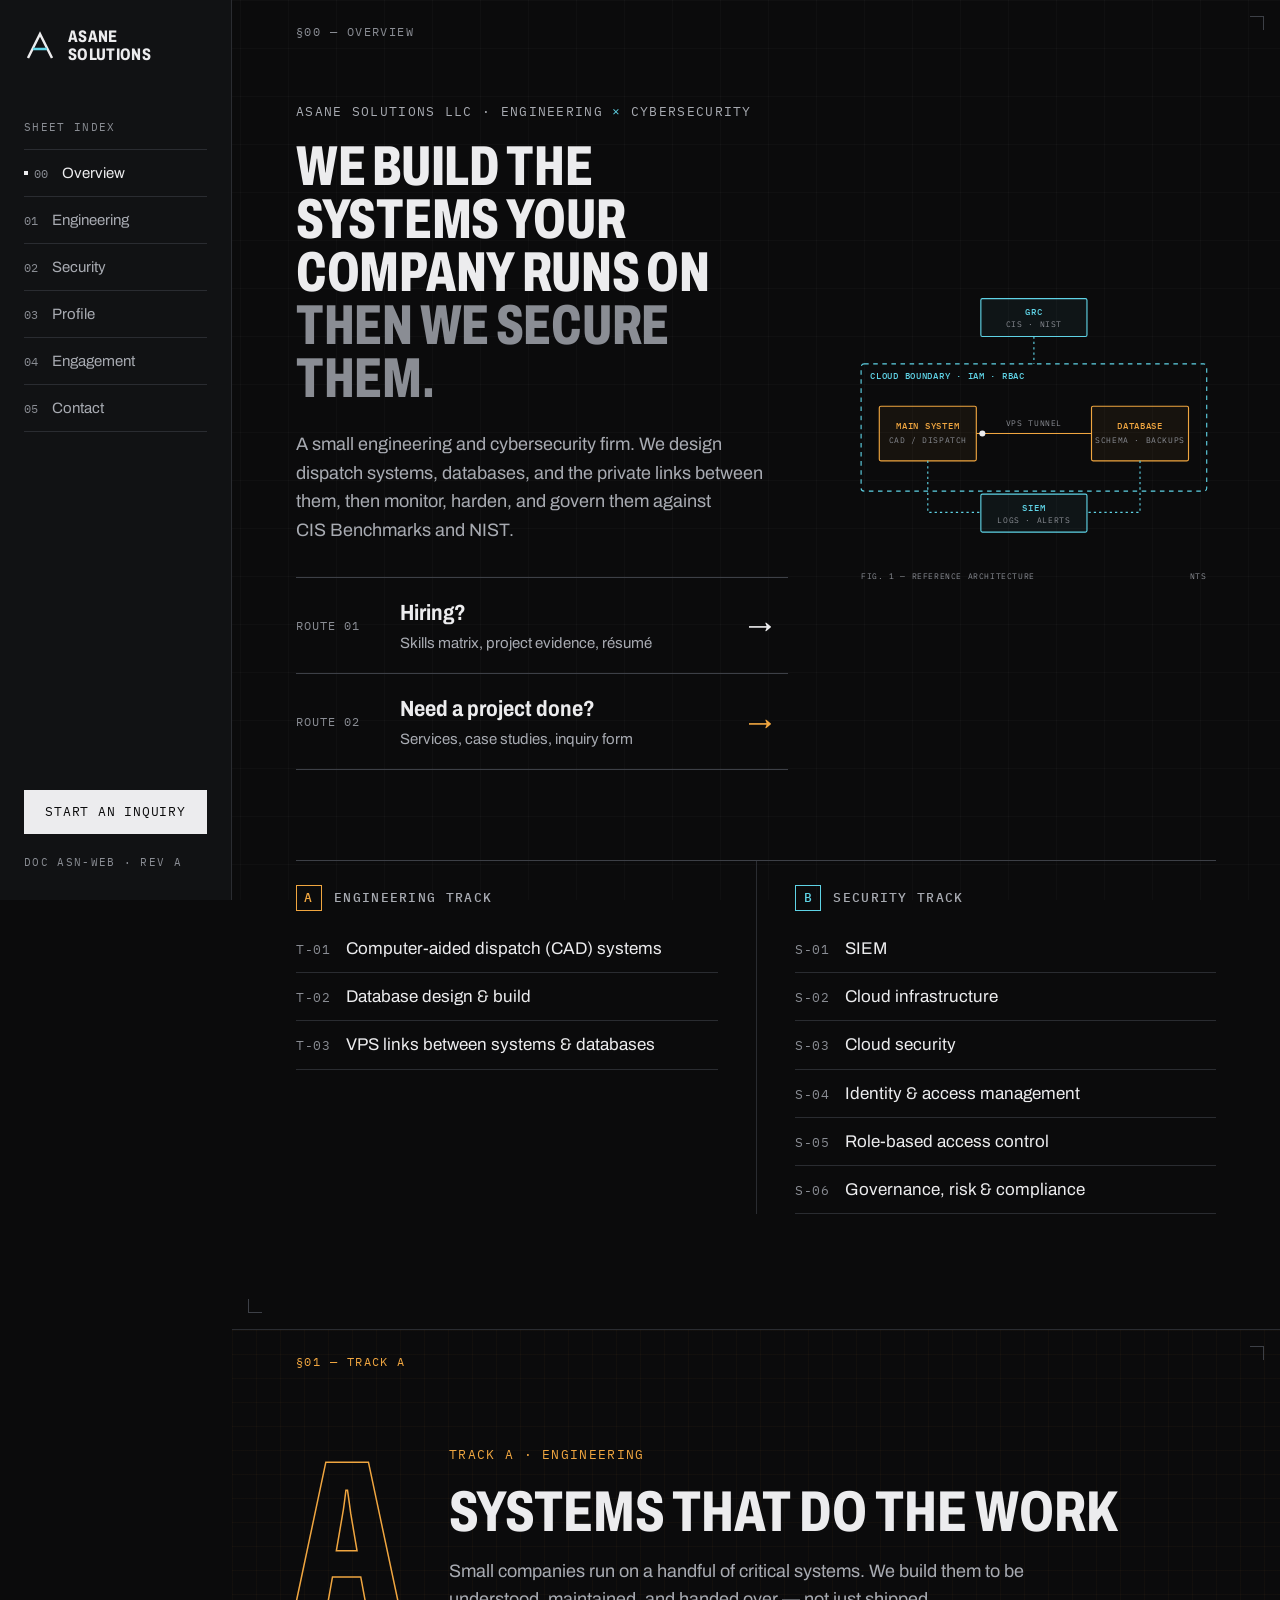
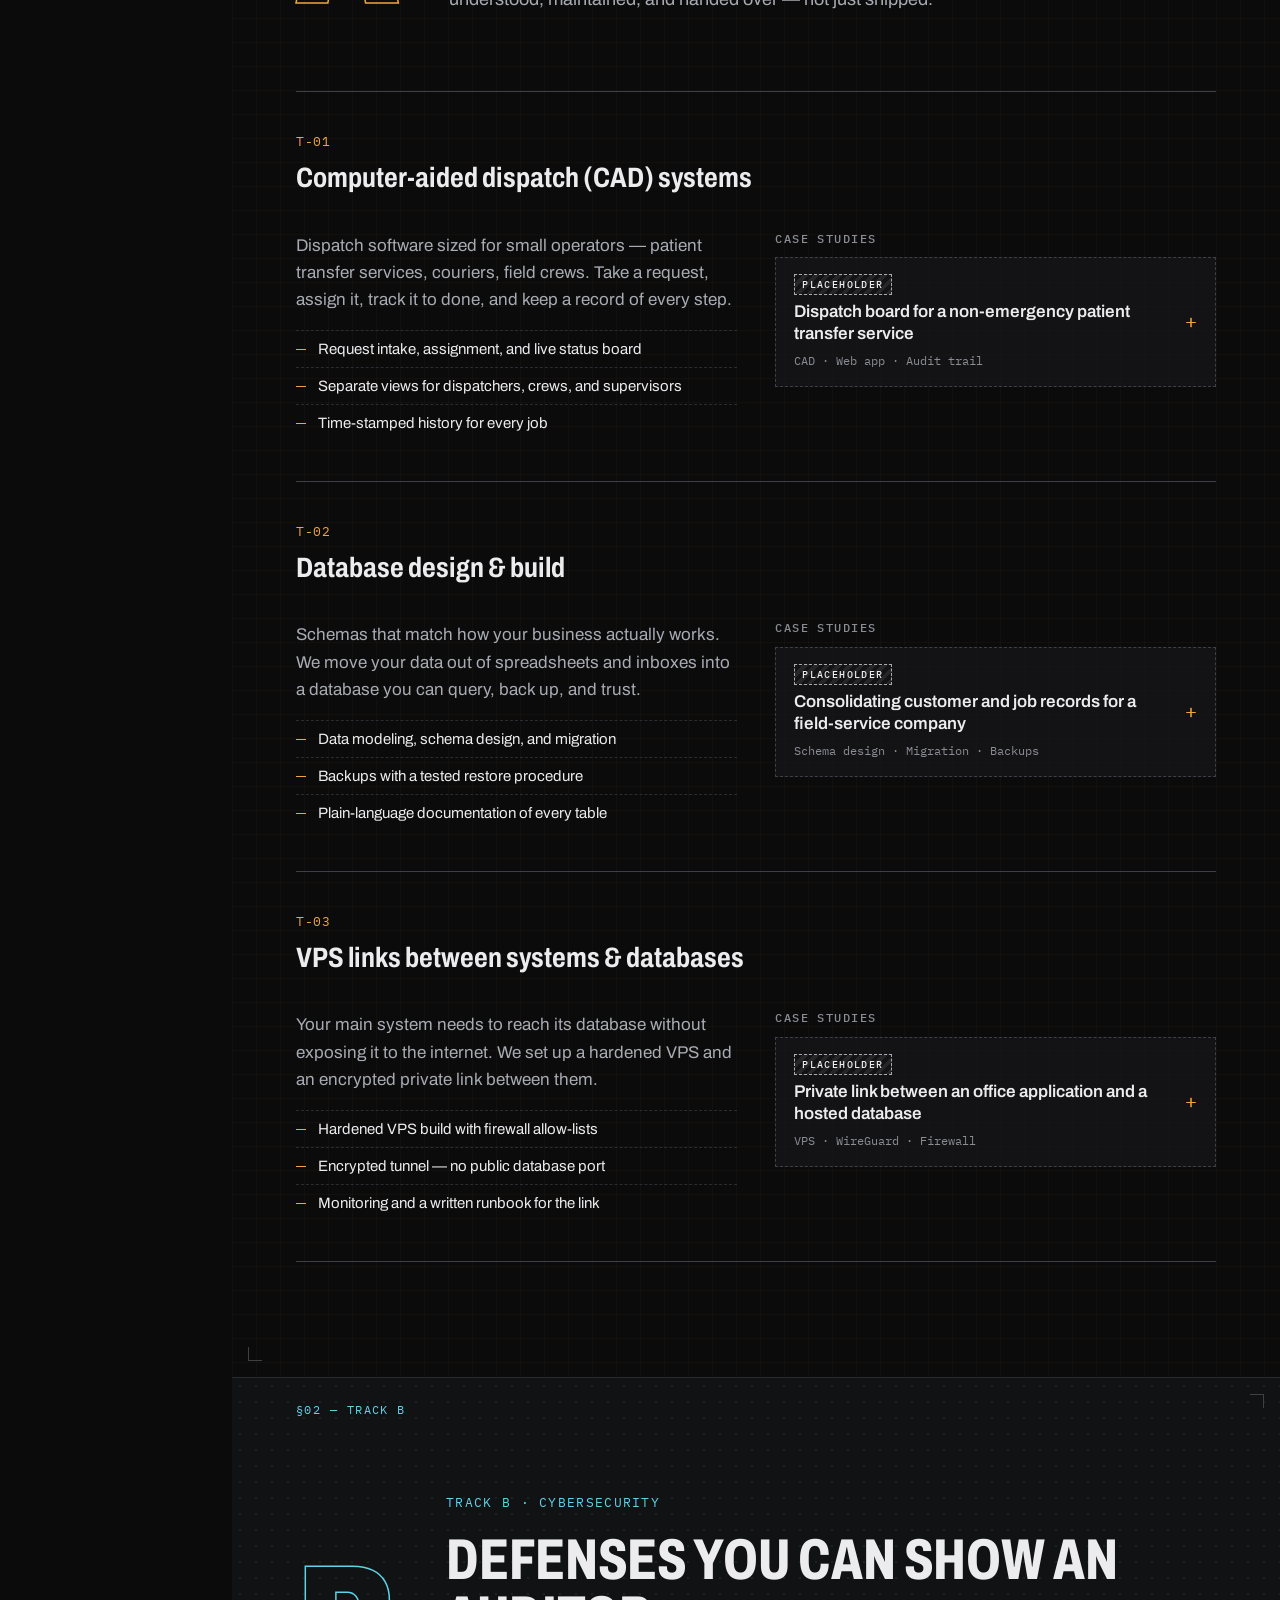
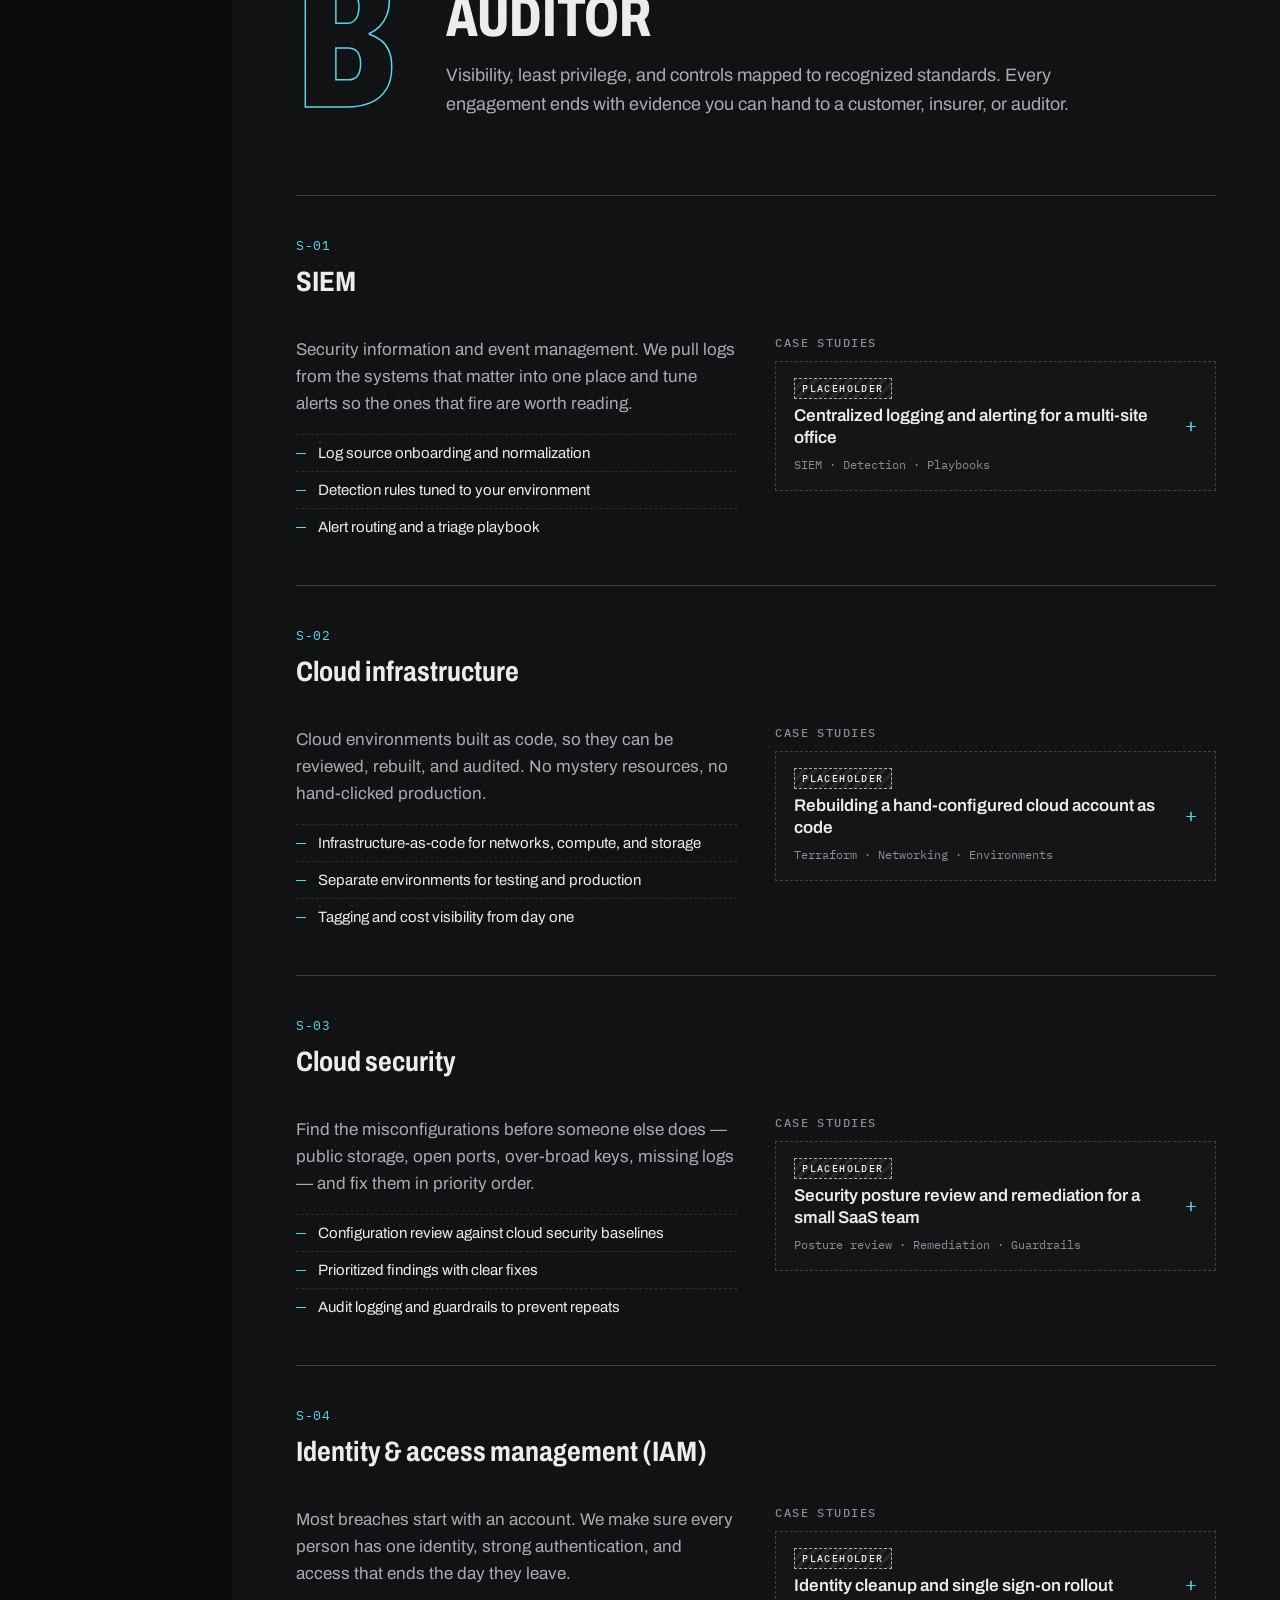
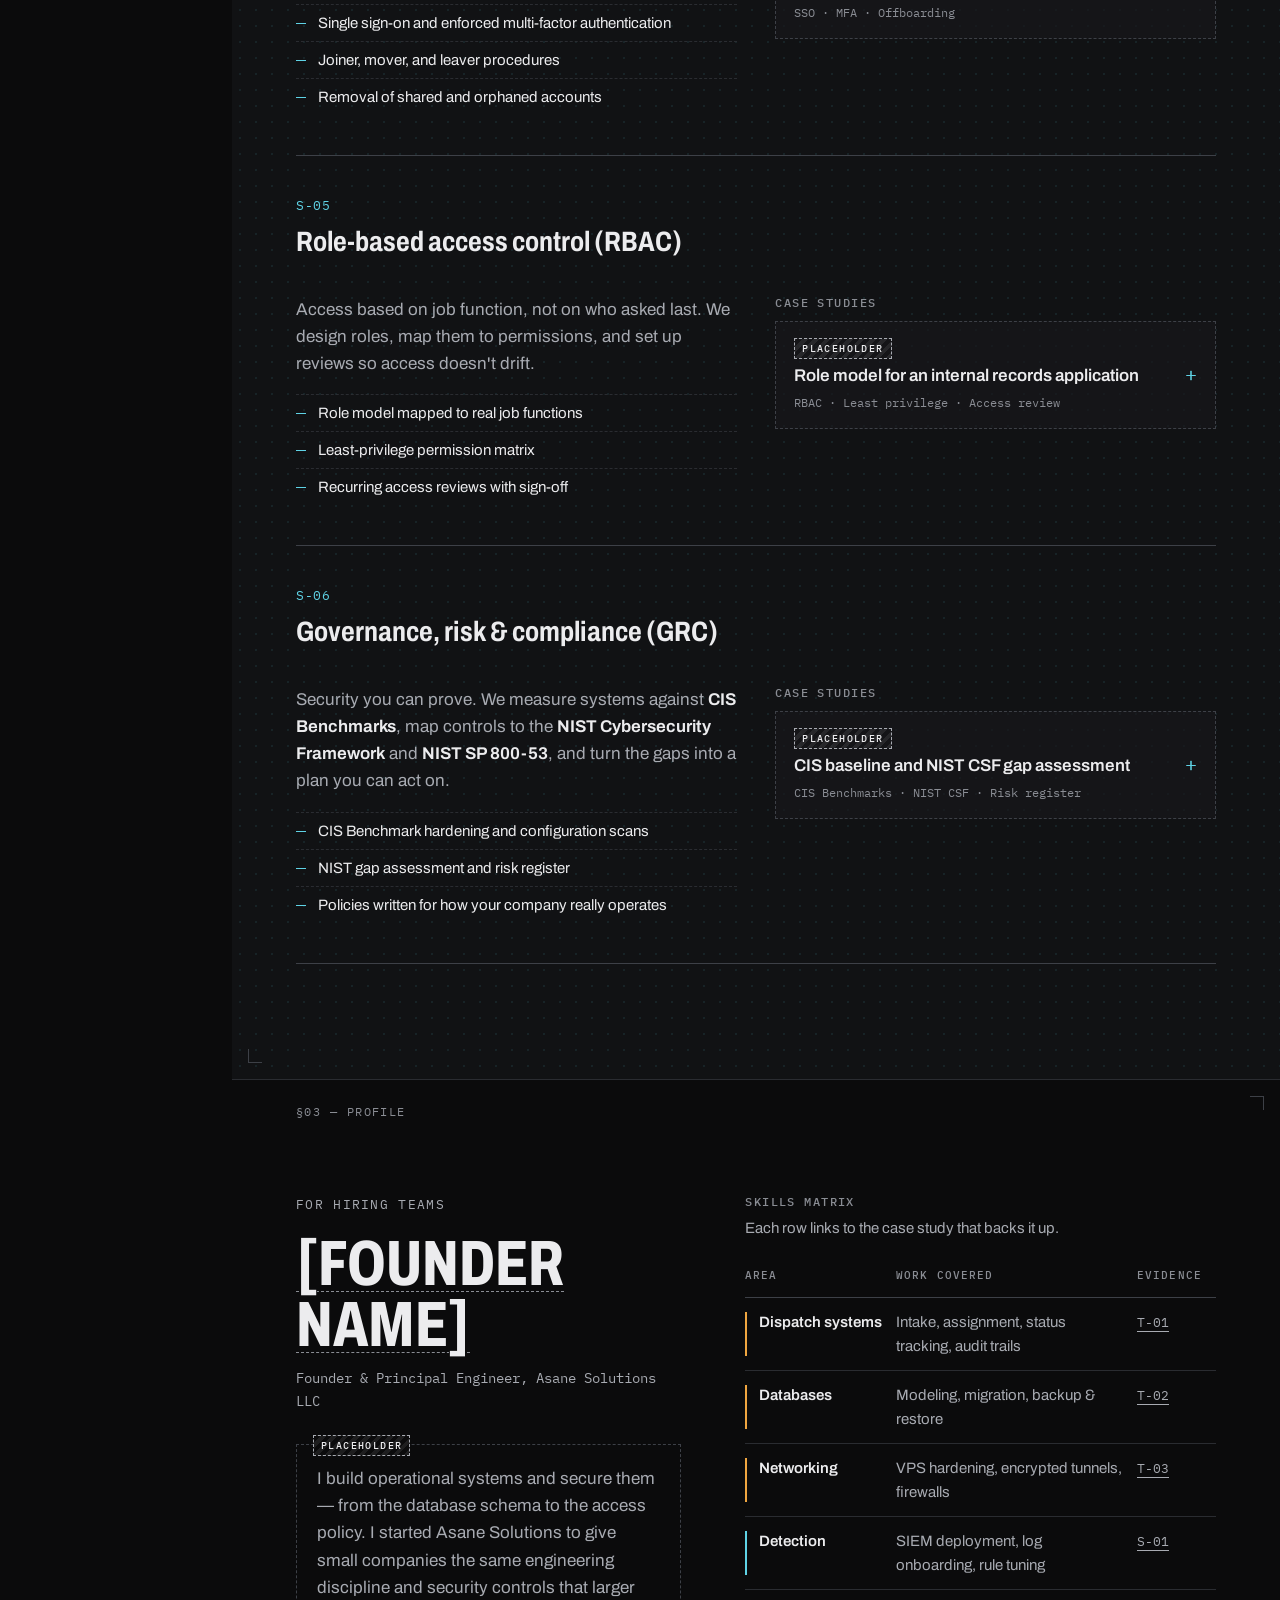
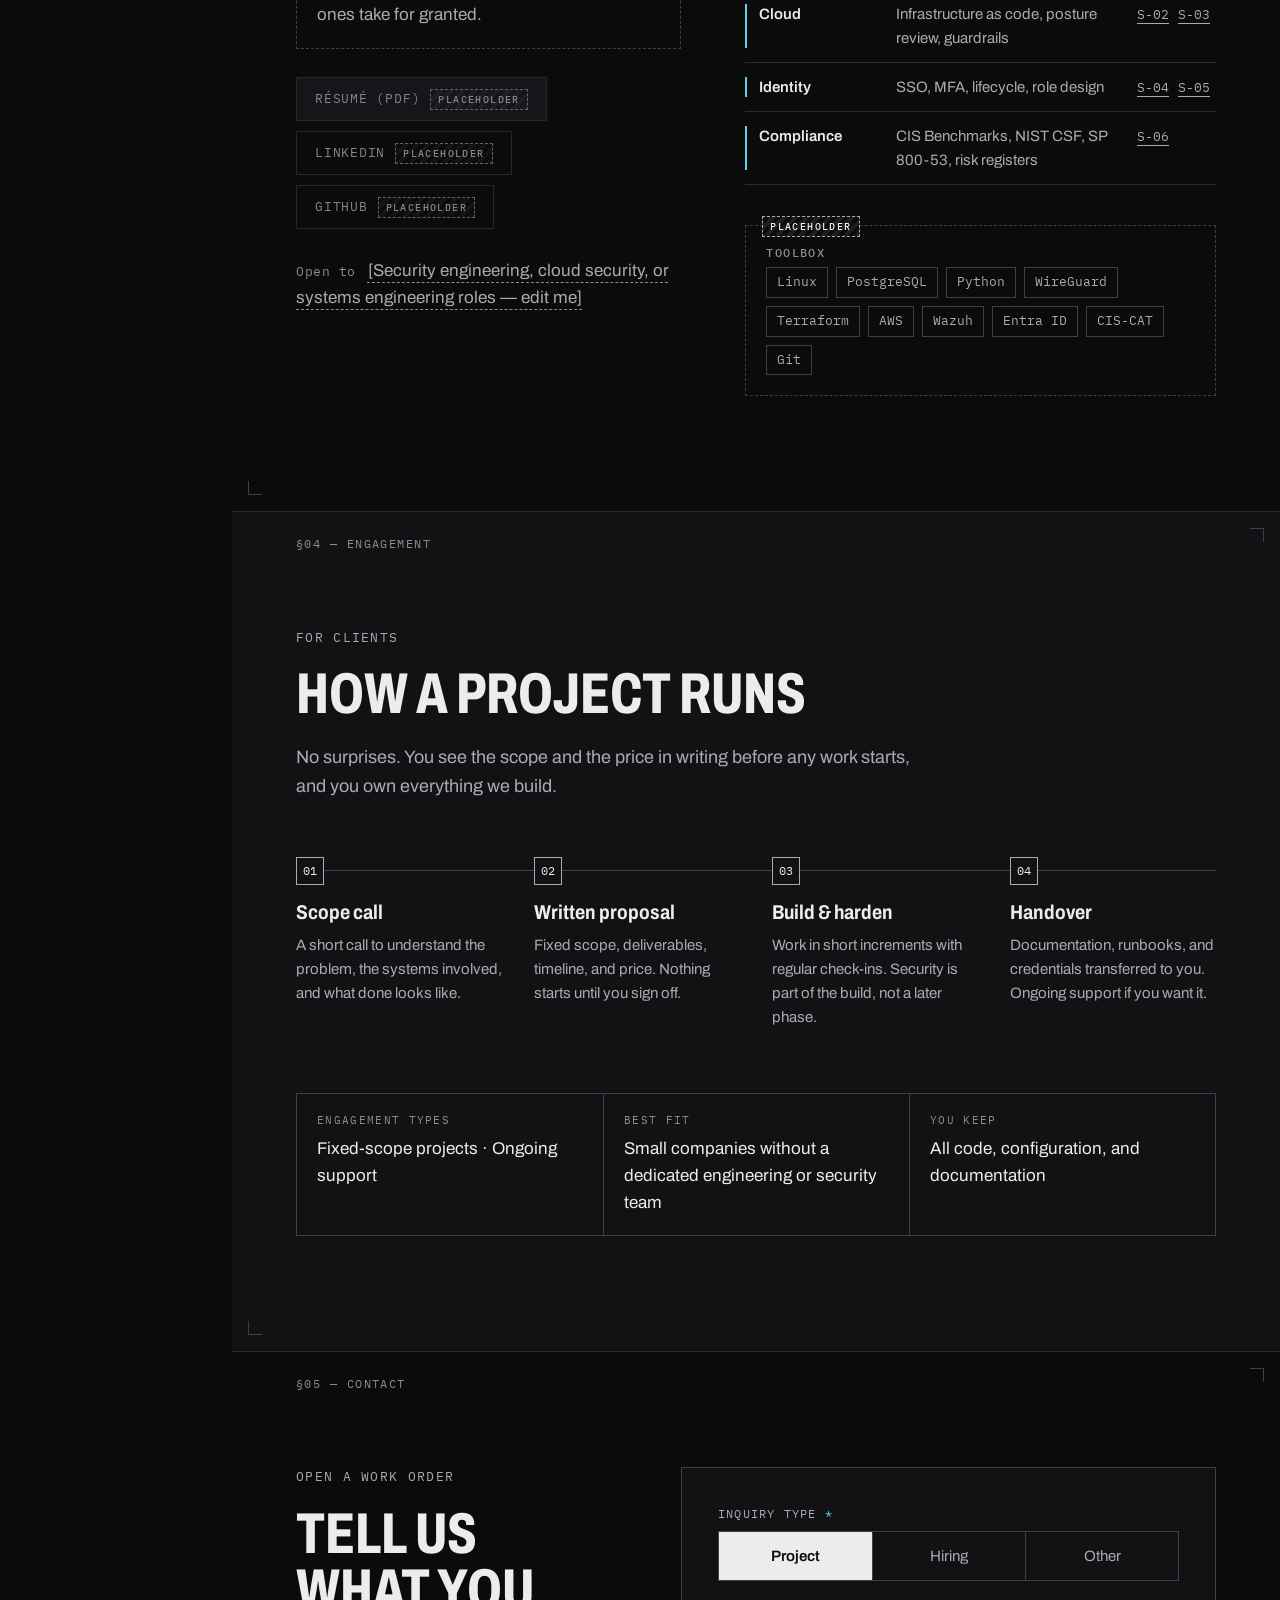
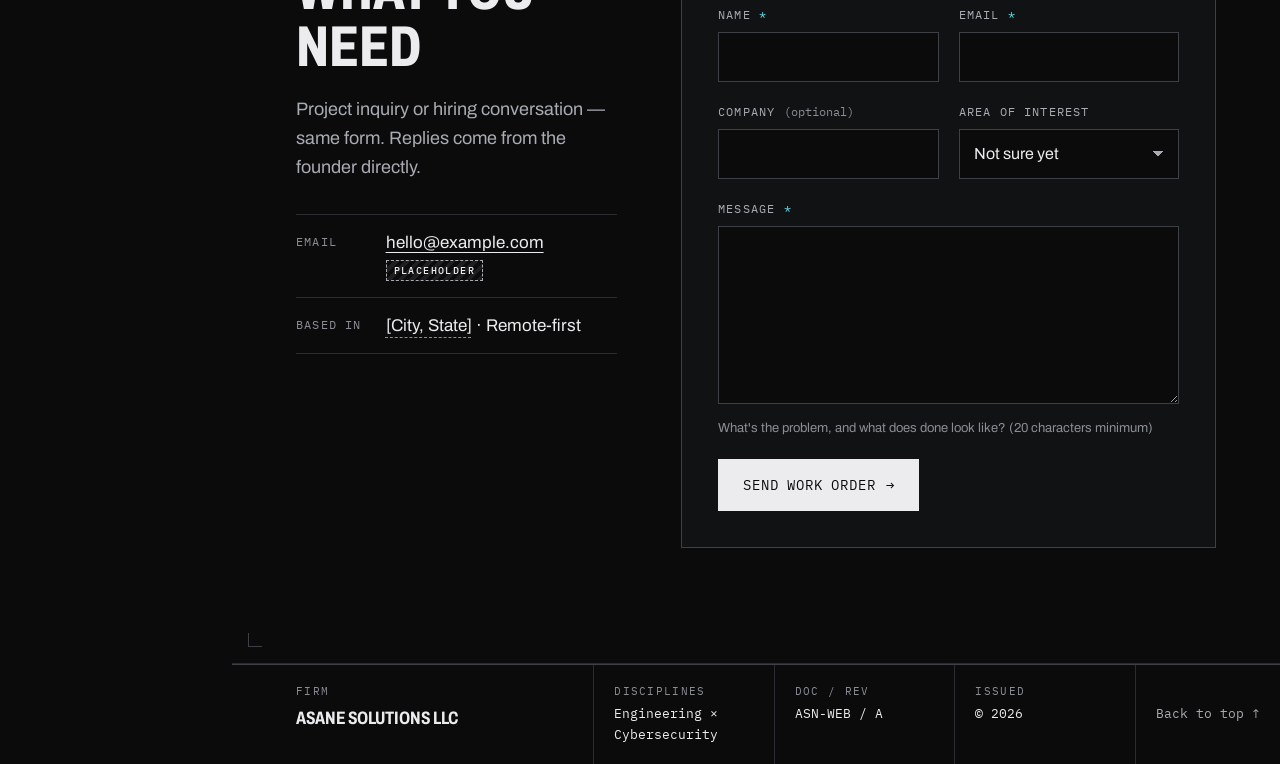
==== index.html @ be65cc56 "Build Asane Solutions marketing and portfolio site Static HTML/CSS/JS site, no build step. Drawing-s" ====
<!doctype html>
<html lang="en">
<head>
  <meta charset="utf-8">
  <meta name="viewport" content="width=device-width, initial-scale=1">
  <title>Asane Solutions — Engineering &amp; Cybersecurity</title>
  <meta name="description" content="Asane Solutions LLC builds dispatch systems, databases, and secure connectivity for small companies, then monitors, hardens, and governs them against CIS Benchmarks and NIST.">
  <meta name="theme-color" content="#0b0b0c">
  <meta property="og:title" content="Asane Solutions — Engineering &amp; Cybersecurity">
  <meta property="og:description" content="We build the systems your company runs on, then we secure them.">
  <meta property="og:type" content="website">
  <link rel="icon" href="assets/favicon.svg" type="image/svg+xml">

  <!-- Fonts: Archivo (variable width, used condensed for display) + IBM Plex Mono (labels, data). -->
  <link rel="preconnect" href="https://fonts.googleapis.com">
  <link rel="preconnect" href="https://fonts.gstatic.com" crossorigin>
  <link rel="stylesheet" href="https://fonts.googleapis.com/css2?family=Archivo:wdth,wght@62..125,400..800&family=IBM+Plex+Mono:wght@400;500&display=swap">

  <link rel="stylesheet" href="css/styles.css">
  <script src="js/main.js" defer></script>
  <script src="js/contact-form.js" defer></script>
</head>
<body>
  <a class="skip-link" href="#main">Skip to content</a>

  <!-- ============================================================
       NAVIGATION — a "sheet index" rail on desktop, top bar on mobile.
       Section numbers (00–05) match the § labels on each section.
       ============================================================ -->
  <header class="rail" data-rail>
    <a class="rail__brand" href="#top" aria-label="Asane Solutions, back to top">
      <svg class="rail__mark" viewBox="0 0 32 32" aria-hidden="true">
        <path d="M4 28 L16 4 L28 28" fill="none" stroke="currentColor" stroke-width="2.5"/>
        <path d="M9 19 H23" fill="none" stroke="var(--sec)" stroke-width="2.5"/>
      </svg>
      <span class="rail__name">Asane <br>Solutions</span>
    </a>

    <button class="rail__toggle" type="button" aria-expanded="false" aria-controls="site-nav" data-nav-toggle>
      <span class="rail__toggle-label">Menu</span>
      <span class="rail__toggle-icon" aria-hidden="true"></span>
    </button>

    <nav class="rail__nav" id="site-nav" aria-label="Primary">
      <p class="rail__caption" aria-hidden="true">Sheet index</p>
      <ol class="rail__list">
        <li><a href="#top" data-nav-link><span class="rail__num">00</span>Overview</a></li>
        <li><a href="#engineering" data-nav-link><span class="rail__num">01</span>Engineering</a></li>
        <li><a href="#security" data-nav-link><span class="rail__num">02</span>Security</a></li>
        <li><a href="#profile" data-nav-link><span class="rail__num">03</span>Profile</a></li>
        <li><a href="#engagement" data-nav-link><span class="rail__num">04</span>Engagement</a></li>
        <li><a href="#contact" data-nav-link><span class="rail__num">05</span>Contact</a></li>
      </ol>
      <a class="btn btn--solid rail__cta" href="#contact">Start an inquiry</a>
      <p class="rail__meta" aria-hidden="true">DOC ASN-WEB · REV A</p>
    </nav>
  </header>

  <main id="main">

    <!-- ============================================================
         §00 OVERVIEW — value statement, audience routes, capability ledger.
         ============================================================ -->
    <section class="hero sheet" id="top" aria-labelledby="hero-title">
      <div class="sheet__label" aria-hidden="true">§00 — Overview</div>

      <div class="hero__grid">
        <div class="hero__copy">
          <p class="eyebrow">Asane Solutions LLC · Engineering <span class="x">×</span> Cybersecurity</p>
          <h1 class="hero__title" id="hero-title">
            We build the systems your company runs&nbsp;on <span class="hero__then">Then we secure them.</span>
          </h1>
          <p class="hero__lede">
            A small engineering and cybersecurity firm. We design dispatch systems, databases, and the
            private links between them, then monitor, harden, and govern them against
            CIS&nbsp;Benchmarks and NIST.
          </p>

          <div class="routes" role="group" aria-label="Choose your route">
            <a class="route" href="#profile">
              <span class="route__num">Route 01</span>
              <span class="route__who">Hiring?</span>
              <span class="route__what">Skills matrix, project evidence, résumé</span>
              <span class="route__arrow" aria-hidden="true">→</span>
            </a>
            <a class="route route--client" href="#engineering">
              <span class="route__num">Route 02</span>
              <span class="route__who">Need a project done?</span>
              <span class="route__what">Services, case studies, inquiry form</span>
              <span class="route__arrow" aria-hidden="true">→</span>
            </a>
          </div>
        </div>

        <!-- Architecture diagram: amber = engineering track, cyan = security track. -->
        <figure class="hero__figure">
          <svg class="diagram" viewBox="0 0 480 400" role="img" aria-labelledby="dg-title dg-desc">
            <title id="dg-title">How the two tracks fit together</title>
            <desc id="dg-desc">A main system connects to a database through a private VPS tunnel. Both sit inside a cloud boundary governed by identity and role-based access, report logs to a SIEM, and are measured against CIS and NIST controls.</desc>

            <!-- Security envelope -->
            <rect class="dg-sec dg-draw" x="12" y="104" width="456" height="168" rx="4" stroke-dasharray="6 6"/>
            <text class="dg-label dg-label--sec" x="24" y="124">CLOUD BOUNDARY · IAM · RBAC</text>

            <!-- GRC -->
            <rect class="dg-sec dg-draw" x="170" y="18" width="140" height="50" rx="2"/>
            <text class="dg-label dg-label--sec" x="240" y="40" text-anchor="middle">GRC</text>
            <text class="dg-sub" x="240" y="56" text-anchor="middle">CIS · NIST</text>
            <line class="dg-sec dg-draw" x1="240" y1="68" x2="240" y2="104" stroke-dasharray="3 4"/>

            <!-- Engineering nodes -->
            <rect class="dg-tech dg-draw" x="36" y="160" width="128" height="72" rx="2"/>
            <text class="dg-label dg-label--tech" x="100" y="190" text-anchor="middle">MAIN SYSTEM</text>
            <text class="dg-sub" x="100" y="208" text-anchor="middle">CAD / DISPATCH</text>

            <rect class="dg-tech dg-draw" x="316" y="160" width="128" height="72" rx="2"/>
            <text class="dg-label dg-label--tech" x="380" y="190" text-anchor="middle">DATABASE</text>
            <text class="dg-sub" x="380" y="208" text-anchor="middle">SCHEMA · BACKUPS</text>

            <!-- VPS tunnel -->
            <line class="dg-tech dg-draw" x1="164" y1="196" x2="316" y2="196"/>
            <text class="dg-sub" x="240" y="186" text-anchor="middle">VPS TUNNEL</text>
            <circle class="dg-packet" cx="172" cy="196" r="4"/>

            <!-- Log feeds to SIEM -->
            <path class="dg-sec dg-draw" d="M100 232 V300 H170" stroke-dasharray="3 4"/>
            <path class="dg-sec dg-draw" d="M380 232 V300 H310" stroke-dasharray="3 4"/>
            <rect class="dg-sec dg-draw" x="170" y="276" width="140" height="50" rx="2"/>
            <text class="dg-label dg-label--sec" x="240" y="298" text-anchor="middle">SIEM</text>
            <text class="dg-sub" x="240" y="314" text-anchor="middle">LOGS · ALERTS</text>

            <!-- Drawing furniture -->
            <text class="dg-sub" x="12" y="388">FIG. 1 — REFERENCE ARCHITECTURE</text>
            <text class="dg-sub" x="468" y="388" text-anchor="end">NTS</text>
          </svg>
        </figure>
      </div>

      <!-- Capability ledger: every service on one screen, each a jump link. -->
      <div class="ledger" aria-label="Capability index">
        <div class="ledger__col ledger__col--tech">
          <h2 class="ledger__head"><span class="track-letter" aria-hidden="true">A</span> Engineering track</h2>
          <ol class="ledger__list">
            <li><a href="#t-01"><span class="code">T-01</span>Computer-aided dispatch (CAD) systems</a></li>
            <li><a href="#t-02"><span class="code">T-02</span>Database design &amp; build</a></li>
            <li><a href="#t-03"><span class="code">T-03</span>VPS links between systems &amp; databases</a></li>
          </ol>
        </div>
        <div class="ledger__col ledger__col--sec">
          <h2 class="ledger__head"><span class="track-letter" aria-hidden="true">B</span> Security track</h2>
          <ol class="ledger__list">
            <li><a href="#s-01"><span class="code">S-01</span>SIEM</a></li>
            <li><a href="#s-02"><span class="code">S-02</span>Cloud infrastructure</a></li>
            <li><a href="#s-03"><span class="code">S-03</span>Cloud security</a></li>
            <li><a href="#s-04"><span class="code">S-04</span>Identity &amp; access management</a></li>
            <li><a href="#s-05"><span class="code">S-05</span>Role-based access control</a></li>
            <li><a href="#s-06"><span class="code">S-06</span>Governance, risk &amp; compliance</a></li>
          </ol>
        </div>
      </div>
    </section>


    <!-- ============================================================
         §01 ENGINEERING TRACK
         Each capability = <article class="cap"> with a description, scope list,
         and a case-study slot. To add a real project, copy a <details class="case">
         block, remove the "is-placeholder" class and the placeholder tag.
         ============================================================ -->
    <section class="track track--tech sheet" id="engineering" aria-labelledby="eng-title">
      <div class="sheet__label" aria-hidden="true">§01 — Track A</div>
      <header class="track__head">
        <span class="track__letter" aria-hidden="true">A</span>
        <div>
          <p class="eyebrow">Track A · Engineering</p>
          <h2 class="track__title" id="eng-title">Systems that do the work</h2>
          <p class="track__intro">
            Small companies run on a handful of critical systems. We build them to be understood,
            maintained, and handed over — not just shipped.
          </p>
        </div>
      </header>

      <!-- T-01 -->
      <article class="cap" id="t-01" aria-labelledby="t-01-title">
        <div class="cap__id">
          <span class="code">T-01</span>
          <h3 class="cap__title" id="t-01-title">Computer-aided dispatch (CAD) systems</h3>
        </div>
        <div class="cap__body">
          <p>Dispatch software sized for small operators — patient transfer services, couriers, field crews. Take a request, assign it, track it to done, and keep a record of every step.</p>
          <ul class="scope">
            <li>Request intake, assignment, and live status board</li>
            <li>Separate views for dispatchers, crews, and supervisors</li>
            <li>Time-stamped history for every job</li>
          </ul>
        </div>
        <div class="cap__cases">
          <h4 class="cases__title">Case studies</h4>
          <!-- PLACEHOLDER: illustrative entry only. Replace with a real project or delete. -->
          <details class="case is-placeholder">
            <summary>
              <span class="tag-placeholder">Placeholder</span>
              <span class="case__title">Dispatch board for a non-emergency patient transfer service</span>
              <span class="case__tags">CAD · Web app · Audit trail</span>
            </summary>
            <dl class="case__body">
              <dt>Problem</dt><dd>Transfer requests came in by phone and lived in a shared spreadsheet. Nobody had one view of which crew was where.</dd>
              <dt>Approach</dt><dd>A web dispatch board with request intake, crew status, drag-to-assign, and role-based views for dispatch and supervisors.</dd>
              <dt>Outcome</dt><dd>One live board replaced the spreadsheet, and every transfer carries a time-stamped history.</dd>
              <dt>Stack</dt><dd>Python, PostgreSQL, server-rendered UI</dd>
            </dl>
          </details>
        </div>
      </article>

      <!-- T-02 -->
      <article class="cap" id="t-02" aria-labelledby="t-02-title">
        <div class="cap__id">
          <span class="code">T-02</span>
          <h3 class="cap__title" id="t-02-title">Database design &amp; build</h3>
        </div>
        <div class="cap__body">
          <p>Schemas that match how your business actually works. We move your data out of spreadsheets and inboxes into a database you can query, back up, and trust.</p>
          <ul class="scope">
            <li>Data modeling, schema design, and migration</li>
            <li>Backups with a tested restore procedure</li>
            <li>Plain-language documentation of every table</li>
          </ul>
        </div>
        <div class="cap__cases">
          <h4 class="cases__title">Case studies</h4>
          <!-- PLACEHOLDER: illustrative entry only. Replace with a real project or delete. -->
          <details class="case is-placeholder">
            <summary>
              <span class="tag-placeholder">Placeholder</span>
              <span class="case__title">Consolidating customer and job records for a field-service company</span>
              <span class="case__tags">Schema design · Migration · Backups</span>
            </summary>
            <dl class="case__body">
              <dt>Problem</dt><dd>Customer details, quotes, and job history were split across several spreadsheets with no shared IDs.</dd>
              <dt>Approach</dt><dd>Modeled the business entities, cleaned and de-duplicated the source data, and migrated it into a relational schema with constraints.</dd>
              <dt>Outcome</dt><dd>One source of truth for customers and jobs, with nightly backups and a documented restore.</dd>
              <dt>Stack</dt><dd>PostgreSQL, Python migration scripts</dd>
            </dl>
          </details>
        </div>
      </article>

      <!-- T-03 -->
      <article class="cap" id="t-03" aria-labelledby="t-03-title">
        <div class="cap__id">
          <span class="code">T-03</span>
          <h3 class="cap__title" id="t-03-title">VPS links between systems &amp; databases</h3>
        </div>
        <div class="cap__body">
          <p>Your main system needs to reach its database without exposing it to the internet. We set up a hardened VPS and an encrypted private link between them.</p>
          <ul class="scope">
            <li>Hardened VPS build with firewall allow-lists</li>
            <li>Encrypted tunnel — no public database port</li>
            <li>Monitoring and a written runbook for the link</li>
          </ul>
        </div>
        <div class="cap__cases">
          <h4 class="cases__title">Case studies</h4>
          <!-- PLACEHOLDER: illustrative entry only. Replace with a real project or delete. -->
          <details class="case is-placeholder">
            <summary>
              <span class="tag-placeholder">Placeholder</span>
              <span class="case__title">Private link between an office application and a hosted database</span>
              <span class="case__tags">VPS · WireGuard · Firewall</span>
            </summary>
            <dl class="case__body">
              <dt>Problem</dt><dd>The database accepted connections from the public internet so the office application could reach it.</dd>
              <dt>Approach</dt><dd>Built a hardened VPS, connected the office system over an encrypted tunnel, and closed the database to everything but the tunnel.</dd>
              <dt>Outcome</dt><dd>The database is no longer publicly reachable, and the team has a runbook for the link.</dd>
              <dt>Stack</dt><dd>Linux VPS, WireGuard, host firewall</dd>
            </dl>
          </details>
        </div>
      </article>
    </section>


    <!-- ============================================================
         §02 SECURITY TRACK
         ============================================================ -->
    <section class="track track--sec sheet" id="security" aria-labelledby="sec-title">
      <div class="sheet__label" aria-hidden="true">§02 — Track B</div>
      <header class="track__head">
        <span class="track__letter" aria-hidden="true">B</span>
        <div>
          <p class="eyebrow">Track B · Cybersecurity</p>
          <h2 class="track__title" id="sec-title">Defenses you can show an auditor</h2>
          <p class="track__intro">
            Visibility, least privilege, and controls mapped to recognized standards. Every
            engagement ends with evidence you can hand to a customer, insurer, or auditor.
          </p>
        </div>
      </header>

      <!-- S-01 -->
      <article class="cap" id="s-01" aria-labelledby="s-01-title">
        <div class="cap__id">
          <span class="code">S-01</span>
          <h3 class="cap__title" id="s-01-title">SIEM</h3>
        </div>
        <div class="cap__body">
          <p>Security information and event management. We pull logs from the systems that matter into one place and tune alerts so the ones that fire are worth reading.</p>
          <ul class="scope">
            <li>Log source onboarding and normalization</li>
            <li>Detection rules tuned to your environment</li>
            <li>Alert routing and a triage playbook</li>
          </ul>
        </div>
        <div class="cap__cases">
          <h4 class="cases__title">Case studies</h4>
          <!-- PLACEHOLDER: illustrative entry only. Replace with a real project or delete. -->
          <details class="case is-placeholder">
            <summary>
              <span class="tag-placeholder">Placeholder</span>
              <span class="case__title">Centralized logging and alerting for a multi-site office</span>
              <span class="case__tags">SIEM · Detection · Playbooks</span>
            </summary>
            <dl class="case__body">
              <dt>Problem</dt><dd>Logs stayed on each server and firewall. Nobody would have noticed a failed-login spike until something broke.</dd>
              <dt>Approach</dt><dd>Deployed an open-source SIEM, onboarded servers, firewalls, and identity logs, and wrote rules for the events the team cared about.</dd>
              <dt>Outcome</dt><dd>One console for security events, with alerts routed to the right person and a playbook for each.</dd>
              <dt>Stack</dt><dd>Wazuh, syslog, Windows event forwarding</dd>
            </dl>
          </details>
        </div>
      </article>

      <!-- S-02 -->
      <article class="cap" id="s-02" aria-labelledby="s-02-title">
        <div class="cap__id">
          <span class="code">S-02</span>
          <h3 class="cap__title" id="s-02-title">Cloud infrastructure</h3>
        </div>
        <div class="cap__body">
          <p>Cloud environments built as code, so they can be reviewed, rebuilt, and audited. No mystery resources, no hand-clicked production.</p>
          <ul class="scope">
            <li>Infrastructure-as-code for networks, compute, and storage</li>
            <li>Separate environments for testing and production</li>
            <li>Tagging and cost visibility from day one</li>
          </ul>
        </div>
        <div class="cap__cases">
          <h4 class="cases__title">Case studies</h4>
          <!-- PLACEHOLDER: illustrative entry only. Replace with a real project or delete. -->
          <details class="case is-placeholder">
            <summary>
              <span class="tag-placeholder">Placeholder</span>
              <span class="case__title">Rebuilding a hand-configured cloud account as code</span>
              <span class="case__tags">Terraform · Networking · Environments</span>
            </summary>
            <dl class="case__body">
              <dt>Problem</dt><dd>Production had been built by hand over several years. Nobody could say what every resource was for.</dd>
              <dt>Approach</dt><dd>Inventoried the account, rewrote it as Terraform modules, and split staging from production.</dd>
              <dt>Outcome</dt><dd>Every change goes through code review, and the environment can be rebuilt from the repository.</dd>
              <dt>Stack</dt><dd>Terraform, AWS VPC, EC2, S3</dd>
            </dl>
          </details>
        </div>
      </article>

      <!-- S-03 -->
      <article class="cap" id="s-03" aria-labelledby="s-03-title">
        <div class="cap__id">
          <span class="code">S-03</span>
          <h3 class="cap__title" id="s-03-title">Cloud security</h3>
        </div>
        <div class="cap__body">
          <p>Find the misconfigurations before someone else does — public storage, open ports, over-broad keys, missing logs — and fix them in priority order.</p>
          <ul class="scope">
            <li>Configuration review against cloud security baselines</li>
            <li>Prioritized findings with clear fixes</li>
            <li>Audit logging and guardrails to prevent repeats</li>
          </ul>
        </div>
        <div class="cap__cases">
          <h4 class="cases__title">Case studies</h4>
          <!-- PLACEHOLDER: illustrative entry only. Replace with a real project or delete. -->
          <details class="case is-placeholder">
            <summary>
              <span class="tag-placeholder">Placeholder</span>
              <span class="case__title">Security posture review and remediation for a small SaaS team</span>
              <span class="case__tags">Posture review · Remediation · Guardrails</span>
            </summary>
            <dl class="case__body">
              <dt>Problem</dt><dd>The team had grown fast and wasn't sure what was exposed in their cloud account.</dd>
              <dt>Approach</dt><dd>Ran a configuration review, ranked findings by real-world risk, fixed the critical ones together, and added guardrails.</dd>
              <dt>Outcome</dt><dd>Public exposure closed, audit logging turned on account-wide, and a short list of remaining work with owners.</dd>
              <dt>Stack</dt><dd>AWS Config, CloudTrail, IAM Access Analyzer</dd>
            </dl>
          </details>
        </div>
      </article>

      <!-- S-04 -->
      <article class="cap" id="s-04" aria-labelledby="s-04-title">
        <div class="cap__id">
          <span class="code">S-04</span>
          <h3 class="cap__title" id="s-04-title">Identity &amp; access management (IAM)</h3>
        </div>
        <div class="cap__body">
          <p>Most breaches start with an account. We make sure every person has one identity, strong authentication, and access that ends the day they leave.</p>
          <ul class="scope">
            <li>Single sign-on and enforced multi-factor authentication</li>
            <li>Joiner, mover, and leaver procedures</li>
            <li>Removal of shared and orphaned accounts</li>
          </ul>
        </div>
        <div class="cap__cases">
          <h4 class="cases__title">Case studies</h4>
          <!-- PLACEHOLDER: illustrative entry only. Replace with a real project or delete. -->
          <details class="case is-placeholder">
            <summary>
              <span class="tag-placeholder">Placeholder</span>
              <span class="case__title">Identity cleanup and single sign-on rollout</span>
              <span class="case__tags">SSO · MFA · Offboarding</span>
            </summary>
            <dl class="case__body">
              <dt>Problem</dt><dd>Staff had separate passwords for every app, several shared logins, and former employees still had access.</dd>
              <dt>Approach</dt><dd>Moved apps behind single sign-on, enforced MFA, retired shared accounts, and wrote an offboarding checklist.</dd>
              <dt>Outcome</dt><dd>One identity per person, and access removal handled in one place.</dd>
              <dt>Stack</dt><dd>Microsoft Entra ID, SAML/OIDC</dd>
            </dl>
          </details>
        </div>
      </article>

      <!-- S-05 -->
      <article class="cap" id="s-05" aria-labelledby="s-05-title">
        <div class="cap__id">
          <span class="code">S-05</span>
          <h3 class="cap__title" id="s-05-title">Role-based access control (RBAC)</h3>
        </div>
        <div class="cap__body">
          <p>Access based on job function, not on who asked last. We design roles, map them to permissions, and set up reviews so access doesn't drift.</p>
          <ul class="scope">
            <li>Role model mapped to real job functions</li>
            <li>Least-privilege permission matrix</li>
            <li>Recurring access reviews with sign-off</li>
          </ul>
        </div>
        <div class="cap__cases">
          <h4 class="cases__title">Case studies</h4>
          <!-- PLACEHOLDER: illustrative entry only. Replace with a real project or delete. -->
          <details class="case is-placeholder">
            <summary>
              <span class="tag-placeholder">Placeholder</span>
              <span class="case__title">Role model for an internal records application</span>
              <span class="case__tags">RBAC · Least privilege · Access review</span>
            </summary>
            <dl class="case__body">
              <dt>Problem</dt><dd>Everyone in the application was effectively an administrator.</dd>
              <dt>Approach</dt><dd>Interviewed each team, defined roles from what they actually needed, built a permission matrix, and migrated users onto it.</dd>
              <dt>Outcome</dt><dd>Administrative access limited to the people who need it, with a scheduled access review.</dd>
              <dt>Stack</dt><dd>Application-level RBAC, PostgreSQL row-level security</dd>
            </dl>
          </details>
        </div>
      </article>

      <!-- S-06 -->
      <article class="cap" id="s-06" aria-labelledby="s-06-title">
        <div class="cap__id">
          <span class="code">S-06</span>
          <h3 class="cap__title" id="s-06-title">Governance, risk &amp; compliance (GRC)</h3>
        </div>
        <div class="cap__body">
          <p>Security you can prove. We measure systems against <strong>CIS Benchmarks</strong>, map controls to the <strong>NIST Cybersecurity Framework</strong> and <strong>NIST SP&nbsp;800-53</strong>, and turn the gaps into a plan you can act on.</p>
          <ul class="scope">
            <li>CIS Benchmark hardening and configuration scans</li>
            <li>NIST gap assessment and risk register</li>
            <li>Policies written for how your company really operates</li>
          </ul>
        </div>
        <div class="cap__cases">
          <h4 class="cases__title">Case studies</h4>
          <!-- PLACEHOLDER: illustrative entry only. Replace with a real project or delete. -->
          <details class="case is-placeholder">
            <summary>
              <span class="tag-placeholder">Placeholder</span>
              <span class="case__title">CIS baseline and NIST CSF gap assessment</span>
              <span class="case__tags">CIS Benchmarks · NIST CSF · Risk register</span>
            </summary>
            <dl class="case__body">
              <dt>Problem</dt><dd>A customer questionnaire asked how the company aligned with NIST, and there was no good answer.</dd>
              <dt>Approach</dt><dd>Scanned servers and workstations against CIS Benchmarks, mapped existing controls to NIST CSF functions, and logged the gaps as risks.</dd>
              <dt>Outcome</dt><dd>A prioritized remediation roadmap and a written answer the company could stand behind.</dd>
              <dt>Stack</dt><dd>CIS-CAT, NIST CSF 2.0, risk register</dd>
            </dl>
          </details>
        </div>
      </article>
    </section>


    <!-- ============================================================
         §03 PROFILE — for recruiters and hiring managers.
         Everything about the founder is PLACEHOLDER until edited.
         ============================================================ -->
    <section class="profile sheet" id="profile" aria-labelledby="profile-title">
      <div class="sheet__label" aria-hidden="true">§03 — Profile</div>

      <div class="profile__grid">
        <div class="profile__card">
          <p class="eyebrow">For hiring teams</p>
          <h2 class="profile__title" id="profile-title">
            <!-- PLACEHOLDER: replace with the founder's name. -->
            <span class="is-placeholder-text">[Founder Name]</span>
          </h2>
          <p class="profile__role">Founder &amp; Principal Engineer, Asane Solutions LLC</p>

          <!-- PLACEHOLDER: replace this bio with your own. Do not list certifications you don't hold. -->
          <div class="placeholder-block">
            <span class="tag-placeholder">Placeholder</span>
            <p>I build operational systems and secure them — from the database schema to the access policy. I started Asane Solutions to give small companies the same engineering discipline and security controls that larger ones take for granted.</p>
          </div>

          <!-- PLACEHOLDER: point these at your real résumé and profiles, then remove aria-disabled. -->
          <ul class="profile__links">
            <li><a class="btn btn--solid is-disabled" href="#" aria-disabled="true">Résumé (PDF) <span class="tag-placeholder">Placeholder</span></a></li>
            <li><a class="btn is-disabled" href="#" aria-disabled="true">LinkedIn <span class="tag-placeholder">Placeholder</span></a></li>
            <li><a class="btn is-disabled" href="#" aria-disabled="true">GitHub <span class="tag-placeholder">Placeholder</span></a></li>
          </ul>

          <!-- PLACEHOLDER: list only roles you are actually open to. -->
          <p class="profile__open"><span class="code">Open to</span> <span class="is-placeholder-text">[Security engineering, cloud security, or systems engineering roles — edit me]</span></p>
        </div>

        <div class="profile__matrix">
          <h3 class="matrix__title">Skills matrix</h3>
          <p class="matrix__note">Each row links to the case study that backs it up.</p>
          <div class="table-wrap">
            <table class="matrix">
              <thead>
                <tr><th scope="col">Area</th><th scope="col">Work covered</th><th scope="col">Evidence</th></tr>
              </thead>
              <tbody>
                <tr class="row--tech"><th scope="row">Dispatch systems</th><td>Intake, assignment, status tracking, audit trails</td><td><a href="#t-01">T-01</a></td></tr>
                <tr class="row--tech"><th scope="row">Databases</th><td>Modeling, migration, backup &amp; restore</td><td><a href="#t-02">T-02</a></td></tr>
                <tr class="row--tech"><th scope="row">Networking</th><td>VPS hardening, encrypted tunnels, firewalls</td><td><a href="#t-03">T-03</a></td></tr>
                <tr class="row--sec"><th scope="row">Detection</th><td>SIEM deployment, log onboarding, rule tuning</td><td><a href="#s-01">S-01</a></td></tr>
                <tr class="row--sec"><th scope="row">Cloud</th><td>Infrastructure as code, posture review, guardrails</td><td><a href="#s-02">S-02</a> <a href="#s-03">S-03</a></td></tr>
                <tr class="row--sec"><th scope="row">Identity</th><td>SSO, MFA, lifecycle, role design</td><td><a href="#s-04">S-04</a> <a href="#s-05">S-05</a></td></tr>
                <tr class="row--sec"><th scope="row">Compliance</th><td>CIS Benchmarks, NIST CSF, SP 800-53, risk registers</td><td><a href="#s-06">S-06</a></td></tr>
              </tbody>
            </table>
          </div>

          <!-- PLACEHOLDER: replace with tools you have actually used in real work. -->
          <div class="toolbox placeholder-block">
            <span class="tag-placeholder">Placeholder</span>
            <h3 class="toolbox__title">Toolbox</h3>
            <ul class="toolbox__list">
              <li>Linux</li><li>PostgreSQL</li><li>Python</li><li>WireGuard</li><li>Terraform</li>
              <li>AWS</li><li>Wazuh</li><li>Entra ID</li><li>CIS-CAT</li><li>Git</li>
            </ul>
          </div>
        </div>
      </div>
    </section>


    <!-- ============================================================
         §04 ENGAGEMENT — how a client project runs.
         Adjust the steps and terms to match how you actually work.
         ============================================================ -->
    <section class="engagement sheet" id="engagement" aria-labelledby="eng-process-title">
      <div class="sheet__label" aria-hidden="true">§04 — Engagement</div>
      <header class="section-head">
        <p class="eyebrow">For clients</p>
        <h2 class="section-title" id="eng-process-title">How a project runs</h2>
        <p class="section-intro">No surprises. You see the scope and the price in writing before any work starts, and you own everything we build.</p>
      </header>

      <ol class="flow">
        <li class="flow__step">
          <span class="flow__num">01</span>
          <h3 class="flow__title">Scope call</h3>
          <p>A short call to understand the problem, the systems involved, and what done looks like.</p>
        </li>
        <li class="flow__step">
          <span class="flow__num">02</span>
          <h3 class="flow__title">Written proposal</h3>
          <p>Fixed scope, deliverables, timeline, and price. Nothing starts until you sign off.</p>
        </li>
        <li class="flow__step">
          <span class="flow__num">03</span>
          <h3 class="flow__title">Build &amp; harden</h3>
          <p>Work in short increments with regular check-ins. Security is part of the build, not a later phase.</p>
        </li>
        <li class="flow__step">
          <span class="flow__num">04</span>
          <h3 class="flow__title">Handover</h3>
          <p>Documentation, runbooks, and credentials transferred to you. Ongoing support if you want it.</p>
        </li>
      </ol>

      <dl class="terms">
        <div><dt>Engagement types</dt><dd>Fixed-scope projects · Ongoing support</dd></div>
        <div><dt>Best fit</dt><dd>Small companies without a dedicated engineering or security team</dd></div>
        <div><dt>You keep</dt><dd>All code, configuration, and documentation</dd></div>
      </dl>
    </section>


    <!-- ============================================================
         §05 CONTACT — work-order style inquiry form.
         Delivery is configured in js/contact-form.js (CONTACT_CONFIG).
         ============================================================ -->
    <section class="contact sheet" id="contact" aria-labelledby="contact-title">
      <div class="sheet__label" aria-hidden="true">§05 — Contact</div>

      <div class="contact__grid">
        <div class="contact__info">
          <p class="eyebrow">Open a work order</p>
          <h2 class="section-title" id="contact-title">Tell us what you need</h2>
          <p class="section-intro">Project inquiry or hiring conversation — same form. Replies come from the founder directly.</p>

          <dl class="contact__direct">
            <dt>Email</dt>
            <dd>
              <!-- PLACEHOLDER: replace with the real address (also update CONTACT_CONFIG in js/contact-form.js). -->
              <a href="mailto:hello@example.com">hello@example.com</a>
              <span class="tag-placeholder">Placeholder</span>
            </dd>
            <dt>Based in</dt>
            <dd>
              <!-- PLACEHOLDER: replace with your city/region, or remove this row. -->
              <span class="is-placeholder-text">[City, State]</span> · Remote-first
            </dd>
          </dl>
        </div>

        <form class="form" id="contact-form" novalidate data-contact-form>
          <fieldset class="form__group">
            <legend class="form__legend">Inquiry type <span class="req" aria-hidden="true">*</span></legend>
            <div class="choice-row">
              <label class="choice"><input type="radio" name="type" value="Project inquiry" required checked> <span>Project</span></label>
              <label class="choice"><input type="radio" name="type" value="Hiring"> <span>Hiring</span></label>
              <label class="choice"><input type="radio" name="type" value="Other"> <span>Other</span></label>
            </div>
          </fieldset>

          <div class="form__row">
            <div class="field">
              <label for="f-name">Name <span class="req" aria-hidden="true">*</span></label>
              <input id="f-name" name="name" type="text" autocomplete="name" required maxlength="100" aria-describedby="f-name-err">
              <p class="field__error" id="f-name-err"></p>
            </div>
            <div class="field">
              <label for="f-email">Email <span class="req" aria-hidden="true">*</span></label>
              <input id="f-email" name="email" type="email" autocomplete="email" required maxlength="200" aria-describedby="f-email-err">
              <p class="field__error" id="f-email-err"></p>
            </div>
          </div>

          <div class="form__row">
            <div class="field">
              <label for="f-org">Company <span class="opt">(optional)</span></label>
              <input id="f-org" name="organization" type="text" autocomplete="organization" maxlength="120">
            </div>
            <div class="field">
              <label for="f-area">Area of interest</label>
              <select id="f-area" name="area">
                <option value="Not sure yet">Not sure yet</option>
                <optgroup label="Track A · Engineering">
                  <option>T-01 Dispatch (CAD) systems</option>
                  <option>T-02 Database design &amp; build</option>
                  <option>T-03 VPS links</option>
                </optgroup>
                <optgroup label="Track B · Security">
                  <option>S-01 SIEM</option>
                  <option>S-02 Cloud infrastructure</option>
                  <option>S-03 Cloud security</option>
                  <option>S-04 Identity &amp; access management</option>
                  <option>S-05 Role-based access control</option>
                  <option>S-06 Governance, risk &amp; compliance</option>
                </optgroup>
              </select>
            </div>
          </div>

          <div class="field">
            <label for="f-message">Message <span class="req" aria-hidden="true">*</span></label>
            <textarea id="f-message" name="message" rows="6" required minlength="20" maxlength="4000" aria-describedby="f-message-hint f-message-err"></textarea>
            <p class="field__hint" id="f-message-hint">What's the problem, and what does done look like? (20 characters minimum)</p>
            <p class="field__error" id="f-message-err"></p>
          </div>

          <!-- Honeypot: hidden from people, often filled by bots. Submissions with a value are dropped. -->
          <div class="hp" aria-hidden="true">
            <label for="f-website">Website</label>
            <input id="f-website" name="website" type="text" tabindex="-1" autocomplete="off">
          </div>

          <div class="form__actions">
            <button class="btn btn--solid btn--lg" type="submit">Send work order <span aria-hidden="true">→</span></button>
            <p class="form__status" role="status" aria-live="polite" data-form-status></p>
          </div>
        </form>
      </div>
    </section>
  </main>

  <!-- Title block — the "drawing border" footer. -->
  <footer class="titleblock">
    <div class="titleblock__cell titleblock__cell--wide">
      <span class="titleblock__k">Firm</span>
      <span class="titleblock__v">Asane Solutions LLC</span>
    </div>
    <div class="titleblock__cell">
      <span class="titleblock__k">Disciplines</span>
      <span class="titleblock__v">Engineering × Cybersecurity</span>
    </div>
    <div class="titleblock__cell">
      <span class="titleblock__k">Doc / Rev</span>
      <span class="titleblock__v">ASN-WEB / A</span>
    </div>
    <div class="titleblock__cell">
      <span class="titleblock__k">Issued</span>
      <span class="titleblock__v">© <span data-year>2026</span></span>
    </div>
    <div class="titleblock__cell">
      <a class="titleblock__top" href="#top">Back to top ↑</a>
    </div>
  </footer>
</body>
</html>
---- css/styles.css ----
/* ==========================================================================
   Asane Solutions — styles
   Concept: "Technical drawing set." The site reads like an engineering sheet:
   a sheet-index rail, § section labels, crop marks, a title-block footer.
   Amber marks the Engineering track (A), cyan marks the Security track (B).

   Contents
   1. Tokens          5. Hero & ledger       9.  Engagement
   2. Base            6. Tracks & capability 10. Contact form
   3. Layout & rail   7. Case studies        11. Title block footer
   4. Shared pieces   8. Profile             12. Motion & responsive
   ========================================================================== */

/* 1. Tokens ---------------------------------------------------------------- */
:root {
  color-scheme: dark;

  /* Black → space grey ramp */
  --black: #0b0b0c;
  --ink-1: #111214;
  --ink-2: #17181b;
  --ink-3: #1f2125;
  --line: #2a2c31;
  --line-strong: #3d4047;
  --grey: #8a8d94;          /* space grey */
  --text-dim: #a8abb2;
  --text: #ececee;

  /* Track accents — the only saturated colors on the site */
  --tech: #f0a640;          /* Track A: engineering amber */
  --sec: #5fd3e6;           /* Track B: security cyan */
  --error: #ff8a7a;

  --font-display: "Archivo", "Arial Narrow", system-ui, sans-serif;
  --font-body: "Archivo", system-ui, -apple-system, "Segoe UI", sans-serif;
  --font-mono: "IBM Plex Mono", ui-monospace, "SFMono-Regular", Menlo, Consolas, monospace;

  --rail-w: 232px;
  --gutter: clamp(16px, 5vw, 72px);
  --sheet-pad: clamp(72px, 9vw, 128px);
  --ease: cubic-bezier(.2, .7, .2, 1);
}

/* 2. Base ------------------------------------------------------------------ */
*, *::before, *::after { box-sizing: border-box; }

html { scroll-behavior: smooth; scroll-padding-top: 24px; -webkit-text-size-adjust: 100%; }

body {
  margin: 0;
  background: var(--black);
  color: var(--text);
  font-family: var(--font-body);
  font-size: 1.0625rem;
  line-height: 1.6;
  font-variation-settings: "wdth" 100;
  -webkit-font-smoothing: antialiased;
}

/* Faint drafting grid behind everything */
body::before {
  content: "";
  position: fixed;
  inset: 0;
  z-index: -1;
  pointer-events: none;
  background-image:
    linear-gradient(to right, rgba(255,255,255,.025) 1px, transparent 1px),
    linear-gradient(to bottom, rgba(255,255,255,.025) 1px, transparent 1px);
  background-size: 48px 48px;
}

h1, h2, h3, h4 { margin: 0; line-height: 1.1; font-weight: 700; }
p { margin: 0 0 1em; }
ul, ol { margin: 0; padding: 0; list-style: none; }
a { color: inherit; }
img, svg { display: block; max-width: 100%; }
strong { color: var(--text); font-weight: 650; }

:focus-visible {
  outline: 2px solid var(--sec);
  outline-offset: 3px;
}

.skip-link {
  position: absolute;
  left: 16px;
  top: -100px;
  z-index: 100;
  padding: 10px 16px;
  background: var(--text);
  color: var(--black);
  font-family: var(--font-mono);
  font-size: .875rem;
  text-decoration: none;
}
.skip-link:focus { top: 16px; }

/* 3. Layout & rail --------------------------------------------------------- */
main, .titleblock { margin-left: var(--rail-w); }

.rail {
  position: fixed;
  inset: 0 auto 0 0;
  z-index: 50;
  width: var(--rail-w);
  display: flex;
  flex-direction: column;
  padding: 28px 24px;
  background: var(--ink-1);
  border-right: 1px solid var(--line);
}

.rail__brand {
  display: flex;
  align-items: center;
  gap: 12px;
  text-decoration: none;
}
.rail__mark { width: 32px; height: 32px; color: var(--text); flex: none; }
.rail__name {
  font-family: var(--font-display);
  font-variation-settings: "wdth" 75;
  font-weight: 750;
  font-size: 1.05rem;
  line-height: 1.05;
  text-transform: uppercase;
  letter-spacing: .02em;
}

.rail__toggle { display: none; }

.rail__nav { display: flex; flex-direction: column; flex: 1; margin-top: 56px; }

.rail__caption,
.rail__meta {
  margin: 0 0 12px;
  font-family: var(--font-mono);
  font-size: .6875rem;
  letter-spacing: .12em;
  text-transform: uppercase;
  color: var(--grey);
}
.rail__meta { margin: 20px 0 0; }

.rail__list { border-top: 1px solid var(--line); }
.rail__list a {
  position: relative;
  display: flex;
  align-items: baseline;
  gap: 14px;
  padding: 11px 0;
  border-bottom: 1px solid var(--line);
  color: var(--text-dim);
  text-decoration: none;
  font-size: .9375rem;
  transition: color .2s var(--ease), padding-left .2s var(--ease);
}
.rail__list a:hover { color: var(--text); padding-left: 4px; }
.rail__list a[aria-current="location"] { color: var(--text); padding-left: 10px; }
.rail__list a[aria-current="location"]::before {
  content: "";
  position: absolute;
  left: 0;
  top: 50%;
  width: 4px;
  height: 4px;
  background: var(--text);
  transform: translateY(-50%);
}
.rail__list a[href="#engineering"][aria-current="location"]::before { background: var(--tech); }
.rail__list a[href="#security"][aria-current="location"]::before { background: var(--sec); }

.rail__num { font-family: var(--font-mono); font-size: .75rem; color: var(--grey); }

.rail__cta { margin-top: auto; }

/* Sheet = one full section with its § label and crop marks */
.sheet {
  position: relative;
  padding: var(--sheet-pad) var(--gutter);
  border-bottom: 1px solid var(--line);
}
.sheet::before,
.sheet::after {
  content: "";
  position: absolute;
  width: 14px;
  height: 14px;
  border-color: var(--line-strong);
  border-style: solid;
  pointer-events: none;
}
.sheet::before { top: 16px; right: 16px; border-width: 1px 1px 0 0; }
.sheet::after { bottom: 16px; left: 16px; border-width: 0 0 1px 1px; }

.sheet__label {
  position: absolute;
  top: 22px;
  left: var(--gutter);
  font-family: var(--font-mono);
  font-size: .75rem;
  letter-spacing: .12em;
  text-transform: uppercase;
  color: var(--grey);
}

/* 4. Shared pieces --------------------------------------------------------- */
.eyebrow {
  margin: 0 0 18px;
  font-family: var(--font-mono);
  font-size: .8125rem;
  letter-spacing: .1em;
  text-transform: uppercase;
  color: var(--text-dim);
}
.eyebrow .x { color: var(--sec); }

.code {
  font-family: var(--font-mono);
  font-size: .8125rem;
  letter-spacing: .04em;
  color: var(--grey);
}

.section-head { max-width: 46rem; margin-bottom: 56px; }
.section-title {
  font-family: var(--font-display);
  font-variation-settings: "wdth" 72;
  font-weight: 750;
  font-size: clamp(2.2rem, 4.6vw, 3.6rem);
  line-height: .98;
  text-transform: uppercase;
  margin-bottom: 20px;
}
.section-intro { color: var(--text-dim); font-size: 1.125rem; max-width: 40rem; }

.btn {
  display: inline-flex;
  align-items: center;
  justify-content: center;
  gap: 10px;
  min-height: 44px;
  padding: 10px 18px;
  border: 1px solid var(--line-strong);
  background: transparent;
  color: var(--text);
  font-family: var(--font-mono);
  font-size: .8125rem;
  letter-spacing: .06em;
  text-transform: uppercase;
  text-decoration: none;
  cursor: pointer;
  transition: background-color .2s var(--ease), border-color .2s var(--ease), color .2s var(--ease);
}
.btn:hover { border-color: var(--text); }
.btn--solid { background: var(--text); border-color: var(--text); color: var(--black); }
.btn--solid:hover { background: #fff; }
.btn--lg { min-height: 52px; padding: 14px 24px; font-size: .875rem; }
.btn.is-disabled { pointer-events: none; opacity: .55; }
.btn--solid.is-disabled { background: var(--ink-3); border-color: var(--line-strong); color: var(--text); }

/* Placeholder marking — deliberately loud so nothing reads as a real claim */
.tag-placeholder {
  display: inline-block;
  padding: 2px 7px;
  border: 1px dashed var(--text-dim);
  background: repeating-linear-gradient(-45deg, rgba(255,255,255,.08) 0 4px, transparent 4px 8px);
  color: var(--text);
  font-family: var(--font-mono);
  font-size: .625rem;
  font-weight: 500;
  letter-spacing: .14em;
  line-height: 1.5;
  text-transform: uppercase;
  white-space: nowrap;
  vertical-align: middle;
}
.is-placeholder-text {
  text-decoration: underline dashed var(--grey);
  text-underline-offset: 6px;
  text-decoration-thickness: 1px;
}
.placeholder-block {
  position: relative;
  padding: 20px;
  border: 1px dashed var(--line-strong);
}
.placeholder-block > .tag-placeholder { position: absolute; top: -10px; left: 16px; background-color: var(--black); }
.placeholder-block p:last-child { margin-bottom: 0; }

/* 5. Hero & ledger --------------------------------------------------------- */
.hero { padding-top: clamp(80px, 8vw, 112px); }

.hero__grid {
  display: grid;
  grid-template-columns: minmax(0, 1.15fr) minmax(0, .85fr);
  gap: clamp(32px, 5vw, 80px);
  align-items: center;
}

.hero__title {
  font-family: var(--font-display);
  font-variation-settings: "wdth" 68;
  font-weight: 780;
  font-size: clamp(2.4rem, 4.4vw, 4.1rem);
  line-height: .94;
  letter-spacing: -.005em;
  text-transform: uppercase;
  margin-bottom: 24px;
}
.hero__then { display: block; color: var(--grey); }

.hero__lede { max-width: 36rem; color: var(--text-dim); font-size: 1.125rem; margin-bottom: 32px; }

.routes { display: grid; border-top: 1px solid var(--line-strong); max-width: 40rem; }
.route {
  --accent: var(--text);
  position: relative;
  display: grid;
  grid-template-columns: 88px 1fr auto;
  grid-template-areas: "num who arrow" "num what arrow";
  column-gap: 16px;
  align-items: center;
  padding: 18px 16px 18px 0;
  border-bottom: 1px solid var(--line-strong);
  text-decoration: none;
  transition: background-color .25s var(--ease), padding-left .25s var(--ease);
}
.route--client { --accent: var(--tech); }
.route::before {
  content: "";
  position: absolute;
  left: 0; top: -1px; bottom: -1px;
  width: 3px;
  background: var(--accent);
  transform: scaleY(0);
  transform-origin: bottom;
  transition: transform .25s var(--ease);
}
.route:hover, .route:focus-visible { background: var(--ink-2); padding-left: 16px; }
.route:hover::before, .route:focus-visible::before { transform: scaleY(1); }
.route__num { grid-area: num; font-family: var(--font-mono); font-size: .75rem; letter-spacing: .08em; text-transform: uppercase; color: var(--grey); }
.route__who { grid-area: who; font-family: var(--font-display); font-variation-settings: "wdth" 85; font-weight: 700; font-size: 1.375rem; }
.route__what { grid-area: what; color: var(--text-dim); font-size: .9375rem; }
.route__arrow { grid-area: arrow; font-size: 1.5rem; color: var(--accent); transition: transform .25s var(--ease); }
.route:hover .route__arrow { transform: translateX(6px); }

/* Diagram */
.hero__figure { margin: 0; }
.diagram { width: 100%; height: auto; overflow: visible; }
.diagram rect, .diagram line, .diagram path { fill: none; stroke-width: 1.5; }
.dg-tech { stroke: var(--tech); }
.dg-sec { stroke: var(--sec); }
.diagram rect.dg-tech { fill: rgba(240,166,64,.05); }
.diagram rect.dg-sec:not([stroke-dasharray]) { fill: rgba(95,211,230,.05); }
.dg-label { font-family: var(--font-mono); font-size: 12px; font-weight: 500; letter-spacing: .08em; }
.dg-label--tech { fill: var(--tech); }
.dg-label--sec { fill: var(--sec); }
.dg-sub { font-family: var(--font-mono); font-size: 10px; letter-spacing: .08em; fill: var(--grey); }
.dg-packet { fill: var(--text); }

/* Ledger — the whole capability list in one glance */
.ledger {
  display: grid;
  grid-template-columns: minmax(0, 1fr) minmax(0, 1fr);
  margin-top: clamp(56px, 7vw, 96px);
  border-top: 1px solid var(--line-strong);
}
.ledger__col { padding-top: 24px; }
.ledger__col + .ledger__col { padding-left: clamp(20px, 3vw, 40px); border-left: 1px solid var(--line); }
.ledger__col:first-child { padding-right: clamp(20px, 3vw, 40px); }
.ledger__col--tech { --accent: var(--tech); }
.ledger__col--sec { --accent: var(--sec); }

.ledger__head {
  display: flex;
  align-items: center;
  gap: 12px;
  margin-bottom: 14px;
  font-family: var(--font-mono);
  font-size: .8125rem;
  font-weight: 500;
  letter-spacing: .1em;
  text-transform: uppercase;
  color: var(--text-dim);
}
.track-letter {
  display: inline-grid;
  place-items: center;
  width: 26px; height: 26px;
  border: 1px solid var(--accent);
  color: var(--accent);
}
.ledger__list a {
  display: flex;
  gap: 16px;
  align-items: baseline;
  padding: 10px 0;
  border-bottom: 1px solid var(--line);
  text-decoration: none;
  transition: color .2s var(--ease), padding-left .2s var(--ease);
}
.ledger__list a:hover { padding-left: 6px; }
.ledger__list a:hover .code { color: var(--accent); }

/* 6. Tracks & capabilities -------------------------------------------------- */
.track--tech { --accent: var(--tech); --accent-soft: rgba(240,166,64,.07); }
.track--sec { --accent: var(--sec); --accent-soft: rgba(95,211,230,.07); }

/* Each track gets its own background texture: square grid (A), dot matrix (B) */
.track--tech {
  background-image:
    linear-gradient(to right, rgba(240,166,64,.035) 1px, transparent 1px),
    linear-gradient(to bottom, rgba(240,166,64,.035) 1px, transparent 1px);
  background-size: 24px 24px;
}
.track--sec {
  background-color: var(--ink-1);
  background-image: radial-gradient(rgba(95,211,230,.09) 1px, transparent 1.2px);
  background-size: 16px 16px;
}
.track .sheet__label { color: var(--accent); }

.track__head {
  display: grid;
  grid-template-columns: auto 1fr;
  gap: clamp(20px, 4vw, 56px);
  align-items: end;
  margin-bottom: clamp(48px, 6vw, 80px);
}
.track__letter {
  font-family: var(--font-display);
  font-variation-settings: "wdth" 62;
  font-weight: 800;
  font-size: clamp(7rem, 16vw, 13rem);
  line-height: .78;
  color: transparent;
  -webkit-text-stroke: 1.5px var(--accent);
}
.track .eyebrow { color: var(--accent); }
.track__title {
  font-family: var(--font-display);
  font-variation-settings: "wdth" 72;
  font-weight: 750;
  font-size: clamp(2.2rem, 4.6vw, 3.6rem);
  line-height: .98;
  text-transform: uppercase;
  margin-bottom: 16px;
}
.track__intro { max-width: 40rem; color: var(--text-dim); font-size: 1.125rem; margin: 0; }

.cap {
  display: grid;
  grid-template-columns: minmax(0, .8fr) minmax(0, 1.1fr) minmax(0, 1.2fr);
  gap: clamp(20px, 3vw, 48px);
  padding: 40px 0;
  border-top: 1px solid var(--line-strong);
  scroll-margin-top: 24px;
}
.cap:last-child { border-bottom: 1px solid var(--line-strong); }
.cap__id .code { display: block; margin-bottom: 10px; color: var(--accent); }
.cap__title {
  font-family: var(--font-display);
  font-variation-settings: "wdth" 80;
  font-weight: 700;
  font-size: clamp(1.4rem, 2.2vw, 1.75rem);
  line-height: 1.08;
}
.cap__body p { color: var(--text-dim); }
.cap:target .cap__title { color: var(--accent); }

.scope li {
  position: relative;
  padding: 6px 0 6px 22px;
  font-size: .9375rem;
  border-top: 1px dashed var(--line);
}
.scope li::before {
  content: "";
  position: absolute;
  left: 0; top: 50%;
  width: 10px; height: 1px;
  background: var(--accent);
}

/* 7. Case studies ---------------------------------------------------------- */
.cases__title {
  margin-bottom: 12px;
  font-family: var(--font-mono);
  font-size: .75rem;
  font-weight: 500;
  letter-spacing: .12em;
  text-transform: uppercase;
  color: var(--grey);
}
.case { border: 1px solid var(--line-strong); background: var(--ink-2); }
.case + .case { margin-top: 12px; }
.case.is-placeholder { border-style: dashed; background: rgba(23,24,27,.7); }

.case summary {
  display: grid;
  grid-template-columns: 1fr auto;
  gap: 6px 16px;
  padding: 16px 18px;
  cursor: pointer;
  list-style: none;
}
.case summary::-webkit-details-marker { display: none; }
.case summary::after {
  content: "+";
  grid-column: 2;
  grid-row: 1 / span 3;
  align-self: center;
  font-family: var(--font-mono);
  font-size: 1.25rem;
  color: var(--accent);
}
.case[open] summary::after { content: "−"; }
.case summary > * { grid-column: 1; }
.case summary .tag-placeholder { justify-self: start; }
.case__title { font-weight: 600; line-height: 1.3; }
.case__tags { font-family: var(--font-mono); font-size: .75rem; color: var(--grey); }
.case summary:hover .case__title { color: var(--accent); }

.case__body {
  display: grid;
  grid-template-columns: 88px 1fr;
  margin: 0;
  padding: 0 18px 18px;
  font-size: .9375rem;
}
.case__body dt, .case__body dd { padding: 10px 0; border-top: 1px solid var(--line); margin: 0; }
.case__body dt {
  font-family: var(--font-mono);
  font-size: .6875rem;
  letter-spacing: .1em;
  text-transform: uppercase;
  color: var(--grey);
  padding-top: 13px;
}
.case__body dd { color: var(--text-dim); }

/* 8. Profile --------------------------------------------------------------- */
.profile__grid {
  display: grid;
  grid-template-columns: minmax(0, .9fr) minmax(0, 1.1fr);
  gap: clamp(32px, 5vw, 80px);
  align-items: start;
}
.profile__title {
  font-family: var(--font-display);
  font-variation-settings: "wdth" 72;
  font-weight: 750;
  font-size: clamp(2.4rem, 5vw, 4rem);
  line-height: .95;
  text-transform: uppercase;
  margin-bottom: 12px;
}
.profile__role { font-family: var(--font-mono); font-size: .875rem; color: var(--text-dim); margin-bottom: 32px; }
.profile__card .placeholder-block { color: var(--text-dim); margin-bottom: 28px; }
.profile__links { display: flex; flex-wrap: wrap; gap: 10px; margin-bottom: 28px; }
.profile__open { color: var(--text-dim); }
.profile__open .code { margin-right: 8px; }

.matrix__title, .toolbox__title {
  font-family: var(--font-mono);
  font-size: .75rem;
  font-weight: 500;
  letter-spacing: .12em;
  text-transform: uppercase;
  color: var(--grey);
  margin-bottom: 8px;
}
.matrix__note { font-size: .9375rem; color: var(--text-dim); }
.table-wrap { overflow-x: auto; margin-bottom: 40px; }
.matrix { width: 100%; border-collapse: collapse; font-size: .9375rem; }
.matrix th, .matrix td { padding: 12px 14px 12px 0; text-align: left; vertical-align: top; border-bottom: 1px solid var(--line); }
.matrix thead th {
  font-family: var(--font-mono);
  font-size: .6875rem;
  font-weight: 500;
  letter-spacing: .1em;
  text-transform: uppercase;
  color: var(--grey);
  border-bottom-color: var(--line-strong);
}
.matrix tbody th { font-weight: 600; white-space: nowrap; padding-left: 14px; position: relative; }
.matrix tbody th::before {
  content: "";
  position: absolute;
  left: 0; top: 14px; bottom: 14px;
  width: 2px;
}
.row--tech th::before { background: var(--tech); }
.row--sec th::before { background: var(--sec); }
.matrix td { color: var(--text-dim); }
.matrix td:last-child { white-space: nowrap; padding-right: 0; }
.matrix td a {
  font-family: var(--font-mono);
  font-size: .8125rem;
  text-underline-offset: 4px;
  margin-right: 6px;
}
.row--tech a:hover { color: var(--tech); }
.row--sec a:hover { color: var(--sec); }

.toolbox__list { display: flex; flex-wrap: wrap; gap: 8px; }
.toolbox__list li {
  padding: 4px 10px;
  border: 1px solid var(--line-strong);
  font-family: var(--font-mono);
  font-size: .8125rem;
  color: var(--text-dim);
}

/* 9. Engagement ------------------------------------------------------------ */
.engagement { background: var(--ink-1); }

.flow {
  display: grid;
  grid-template-columns: repeat(4, minmax(0, 1fr));
  gap: 0 clamp(16px, 2.5vw, 40px);
  counter-reset: none;
  margin-bottom: 64px;
}
.flow__step { position: relative; padding-top: 44px; }
/* The connecting line runs through every number node */
.flow__step::before {
  content: "";
  position: absolute;
  top: 13px;
  left: 0;
  right: calc(-1 * clamp(16px, 2.5vw, 40px));
  height: 1px;
  background: var(--line-strong);
}
.flow__step:last-child::before { right: 0; }
.flow__num {
  position: absolute;
  top: 0; left: 0;
  display: grid;
  place-items: center;
  width: 28px; height: 28px;
  background: var(--ink-1);
  border: 1px solid var(--text-dim);
  font-family: var(--font-mono);
  font-size: .75rem;
}
.flow__title {
  font-family: var(--font-display);
  font-variation-settings: "wdth" 85;
  font-size: 1.25rem;
  margin-bottom: 10px;
}
.flow__step p { color: var(--text-dim); font-size: .9375rem; margin: 0; }

.terms {
  display: grid;
  grid-template-columns: repeat(3, minmax(0, 1fr));
  margin: 0;
  border: 1px solid var(--line-strong);
}
.terms > div { padding: 18px 20px; }
.terms > div + div { border-left: 1px solid var(--line-strong); }
.terms dt {
  font-family: var(--font-mono);
  font-size: .6875rem;
  letter-spacing: .12em;
  text-transform: uppercase;
  color: var(--grey);
  margin-bottom: 6px;
}
.terms dd { margin: 0; }

/* 10. Contact form --------------------------------------------------------- */
.contact__grid {
  display: grid;
  grid-template-columns: minmax(0, .75fr) minmax(0, 1.25fr);
  gap: clamp(32px, 5vw, 80px);
  align-items: start;
}
.contact__direct { display: grid; grid-template-columns: auto 1fr; margin: 32px 0 0; border-top: 1px solid var(--line); }
.contact__direct dt, .contact__direct dd { margin: 0; padding: 14px 0; border-bottom: 1px solid var(--line); }
.contact__direct dt {
  padding-right: 24px;
  font-family: var(--font-mono);
  font-size: .75rem;
  letter-spacing: .1em;
  text-transform: uppercase;
  color: var(--grey);
  padding-top: 17px;
}
.contact__direct a { text-underline-offset: 4px; margin-right: 8px; }

.form {
  padding: clamp(20px, 3vw, 36px);
  border: 1px solid var(--line-strong);
  background: var(--ink-1);
}
.form__group { border: 0; padding: 0; margin: 0 0 24px; }
.form__legend, .field label {
  display: block;
  margin-bottom: 8px;
  font-family: var(--font-mono);
  font-size: .75rem;
  letter-spacing: .1em;
  text-transform: uppercase;
  color: var(--text-dim);
}
.form__legend { padding: 0; }
.req { color: var(--sec); }
.opt { text-transform: none; letter-spacing: 0; color: var(--grey); }

.choice-row { display: grid; grid-template-columns: repeat(3, 1fr); border: 1px solid var(--line-strong); }
.choice { position: relative; cursor: pointer; }
.choice + .choice { border-left: 1px solid var(--line-strong); }
.choice input { position: absolute; opacity: 0; inset: 0; margin: 0; cursor: pointer; }
.choice span {
  display: block;
  padding: 12px 8px;
  text-align: center;
  font-size: .9375rem;
  color: var(--text-dim);
  transition: background-color .2s var(--ease), color .2s var(--ease);
}
.choice input:checked + span { background: var(--text); color: var(--black); font-weight: 600; }
.choice input:focus-visible + span { outline: 2px solid var(--sec); outline-offset: -4px; }

.form__row { display: grid; grid-template-columns: 1fr 1fr; gap: 0 20px; }
.field { margin-bottom: 20px; }

.field input,
.field select,
.field textarea {
  width: 100%;
  min-height: 46px;
  padding: 11px 14px;
  border: 1px solid var(--line-strong);
  border-radius: 0;
  background: var(--black);
  color: var(--text);
  font: inherit;
  font-size: 1rem;
  transition: border-color .2s var(--ease);
}
.field textarea { resize: vertical; min-height: 140px; }
.field select {
  appearance: none;
  background-image:
    linear-gradient(45deg, transparent 50%, var(--text-dim) 50%),
    linear-gradient(-45deg, transparent 50%, var(--text-dim) 50%);
  background-position: calc(100% - 20px) 50%, calc(100% - 15px) 50%;
  background-size: 5px 5px;
  background-repeat: no-repeat;
  padding-right: 40px;
}
.field input:hover, .field select:hover, .field textarea:hover { border-color: var(--grey); }
.field input:focus, .field select:focus, .field textarea:focus { outline: none; border-color: var(--sec); box-shadow: 0 0 0 1px var(--sec); }
.field [aria-invalid="true"] { border-color: var(--error); }

.field__hint { margin: 6px 0 0; font-size: .8125rem; color: var(--grey); }
.field__error { margin: 6px 0 0; font-size: .8125rem; color: var(--error); min-height: 0; }
.field__error:empty { display: none; }

.hp { position: absolute; left: -10000px; width: 1px; height: 1px; overflow: hidden; }

.form__actions { display: flex; flex-wrap: wrap; align-items: center; gap: 16px 24px; margin-top: 8px; }
.form__status { margin: 0; font-size: .9375rem; color: var(--text-dim); }
.form__status.is-error { color: var(--error); }
.form__status.is-success { color: var(--sec); }
.form button[disabled] { opacity: .6; cursor: progress; }

/* 11. Title block footer ---------------------------------------------------- */
.titleblock {
  display: grid;
  grid-template-columns: 2fr repeat(3, 1fr) auto;
  border-top: 1px solid var(--line-strong);
  font-family: var(--font-mono);
  font-size: .8125rem;
}
.titleblock__cell { display: flex; flex-direction: column; gap: 4px; padding: 18px var(--gutter) 18px 20px; }
.titleblock__cell:first-child { padding-left: var(--gutter); }
.titleblock__cell + .titleblock__cell { border-left: 1px solid var(--line); padding-right: 20px; }
.titleblock__k { font-size: .6875rem; letter-spacing: .12em; text-transform: uppercase; color: var(--grey); }
.titleblock__cell--wide .titleblock__v { font-family: var(--font-display); font-variation-settings: "wdth" 75; font-weight: 700; font-size: 1.125rem; text-transform: uppercase; }
.titleblock__top { margin: auto 0; text-decoration: none; color: var(--text-dim); white-space: nowrap; }
.titleblock__top:hover { color: var(--text); }

/* 12. Motion & responsive --------------------------------------------------- */

/* Diagram: plotted in once on load, then a packet travels the tunnel */
.diagram { animation: plot 1.4s var(--ease) .15s both; }
.dg-packet { animation: packet 2.6s linear 1.6s infinite; }
@keyframes plot { from { clip-path: inset(0 100% 0 0); } to { clip-path: inset(0 0 0 0); } }
@keyframes packet {
  0%   { transform: translateX(0); opacity: 0; }
  10%  { opacity: 1; }
  90%  { opacity: 1; }
  100% { transform: translateX(136px); opacity: 0; }
}

/* Scroll reveal — only when JS is running (main.js adds .js to <html>) */
.js .reveal { opacity: 0; transform: translateY(16px); transition: opacity .6s var(--ease), transform .6s var(--ease); }
.js .reveal.is-visible { opacity: 1; transform: none; }

@media (prefers-reduced-motion: reduce) {
  html { scroll-behavior: auto; }
  *, *::before, *::after { animation: none !important; transition: none !important; }
  .js .reveal { opacity: 1; transform: none; }
}

/* Large tablets / small laptops: capability rows go two-up */
@media (max-width: 1280px) {
  .cap { grid-template-columns: minmax(0, 1fr) minmax(0, 1fr); }
  .cap__id { grid-column: 1 / -1; }
}

/* Rail collapses into a top bar */
@media (max-width: 1080px) {
  :root { --rail-w: 0px; }
  html { scroll-padding-top: 76px; }
  .cap { scroll-margin-top: 76px; }

  .rail {
    inset: 0 0 auto 0;
    width: auto;
    height: 60px;
    flex-direction: row;
    align-items: center;
    justify-content: space-between;
    padding: 0 16px;
    border-right: 0;
    border-bottom: 1px solid var(--line);
  }
  .rail__name br { display: none; }
  .rail__name { font-size: 1rem; }

  .rail__toggle {
    display: inline-flex;
    align-items: center;
    gap: 10px;
    min-height: 44px;
    padding: 0 4px 0 12px;
    background: none;
    border: 0;
    color: var(--text);
    font-family: var(--font-mono);
    font-size: .75rem;
    letter-spacing: .12em;
    text-transform: uppercase;
    cursor: pointer;
  }
  .rail__toggle-icon,
  .rail__toggle-icon::before {
    display: block;
    width: 20px;
    height: 1.5px;
    background: currentColor;
    transition: transform .25s var(--ease);
  }
  .rail__toggle-icon { position: relative; transform: translateY(-3px); }
  .rail__toggle-icon::before { content: ""; position: absolute; top: 6px; }
  .rail__toggle[aria-expanded="true"] .rail__toggle-icon { transform: rotate(45deg); }
  .rail__toggle[aria-expanded="true"] .rail__toggle-icon::before { transform: translateY(-6px) rotate(-90deg); }

  .rail__nav {
    position: fixed;
    inset: 60px 0 0 0;
    margin: 0;
    padding: 32px 16px;
    background: var(--ink-1);
    overflow-y: auto;
    visibility: hidden;
    opacity: 0;
    transform: translateY(-8px);
    transition: opacity .2s var(--ease), transform .2s var(--ease), visibility 0s linear .2s;
  }
  .rail.is-open .rail__nav { visibility: visible; opacity: 1; transform: none; transition-delay: 0s; }
  .rail__list a { padding: 16px 0; font-size: 1.125rem; }
  .rail__cta { margin-top: 32px; }

  main { padding-top: 60px; }

  .hero__grid { grid-template-columns: 1fr; }
  .hero__figure { max-width: 520px; }
  .profile__grid, .contact__grid { grid-template-columns: 1fr; }
  .titleblock { grid-template-columns: 1fr 1fr; }
  .titleblock__cell--wide { grid-column: 1 / -1; }
  .titleblock__cell { padding: 16px var(--gutter) !important; border-left: 0 !important; border-bottom: 1px solid var(--line); }
  .titleblock__cell:nth-child(2n+3) { border-left: 1px solid var(--line) !important; }
}

/* Phones */
@media (max-width: 720px) {
  body { font-size: 1rem; }
  .sheet::before, .sheet::after { display: none; }

  .route { grid-template-columns: 1fr auto; grid-template-areas: "num arrow" "who arrow" "what arrow"; }

  .ledger { grid-template-columns: 1fr; }
  .ledger__col:first-child { padding-right: 0; }
  .ledger__col + .ledger__col { padding-left: 0; border-left: 0; margin-top: 16px; }

  .track__head { grid-template-columns: 1fr; gap: 8px; }
  .track__letter { font-size: 6rem; }

  .cap { grid-template-columns: 1fr; gap: 20px; padding: 32px 0; }
  .case__body { grid-template-columns: 1fr; }
  .case__body dd { border-top: 0; padding-top: 0; }

  .flow { grid-template-columns: 1fr; gap: 28px; }
  .flow__step { padding: 0 0 0 48px; }
  .flow__step::before { top: 28px; bottom: -28px; left: 13px; right: auto; width: 1px; height: auto; }
  .flow__step:last-child::before { display: none; }

  .terms { grid-template-columns: 1fr; }
  .terms > div + div { border-left: 0; border-top: 1px solid var(--line-strong); }

  .form__row { grid-template-columns: 1fr; }
  .form__actions .btn { width: 100%; }
  .matrix tbody th { white-space: normal; }
}
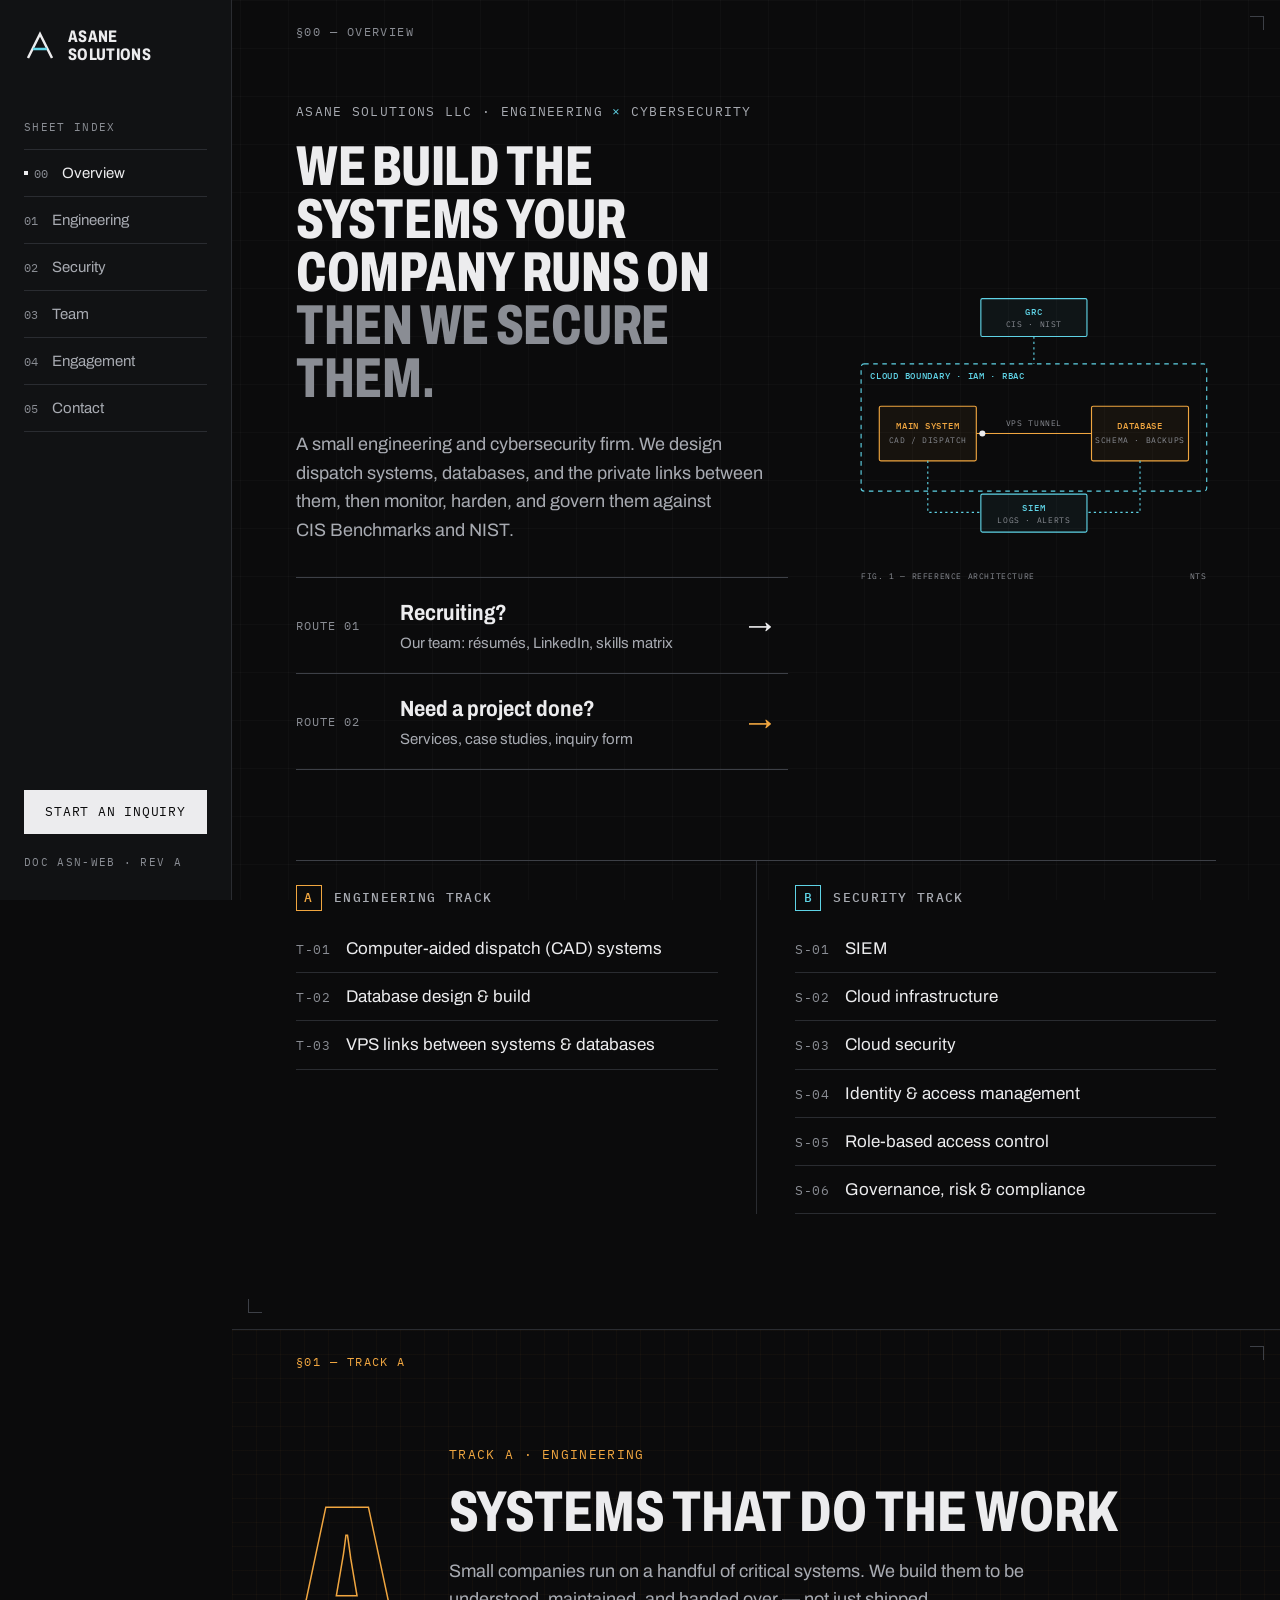
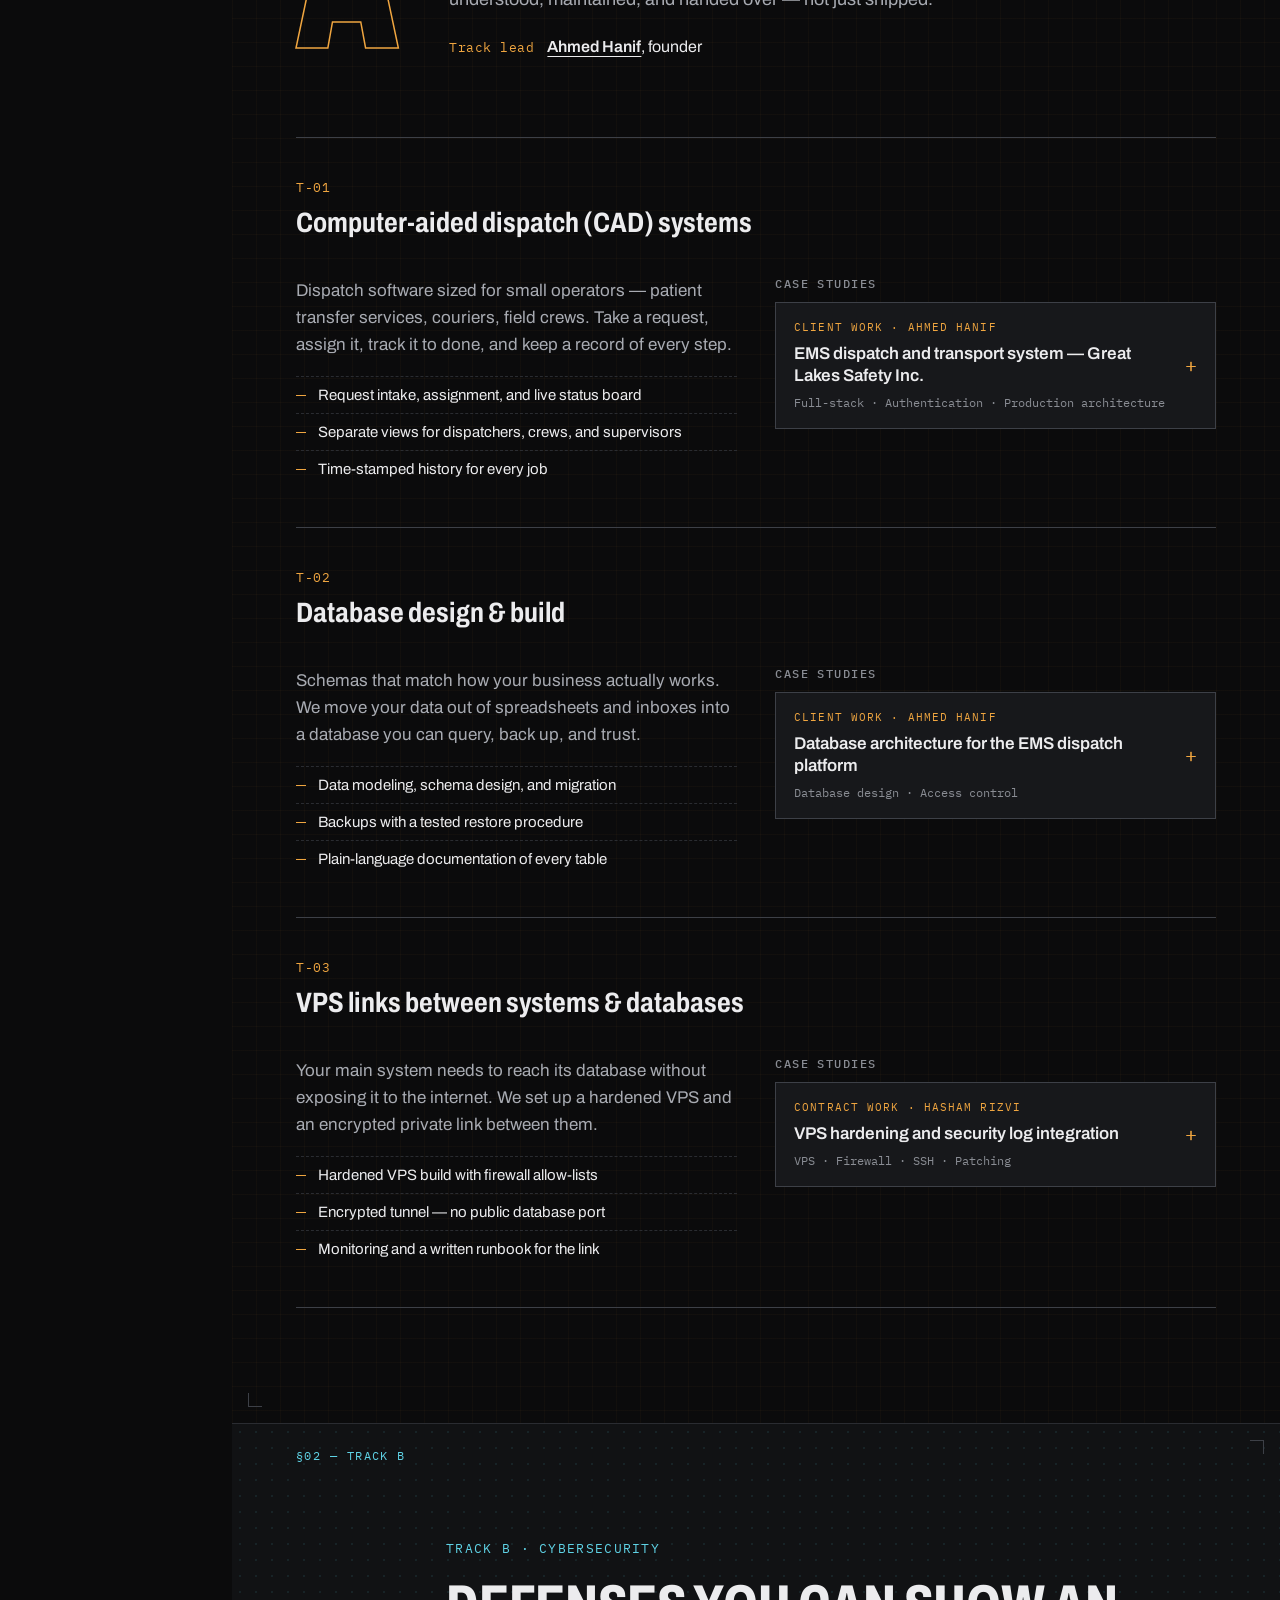
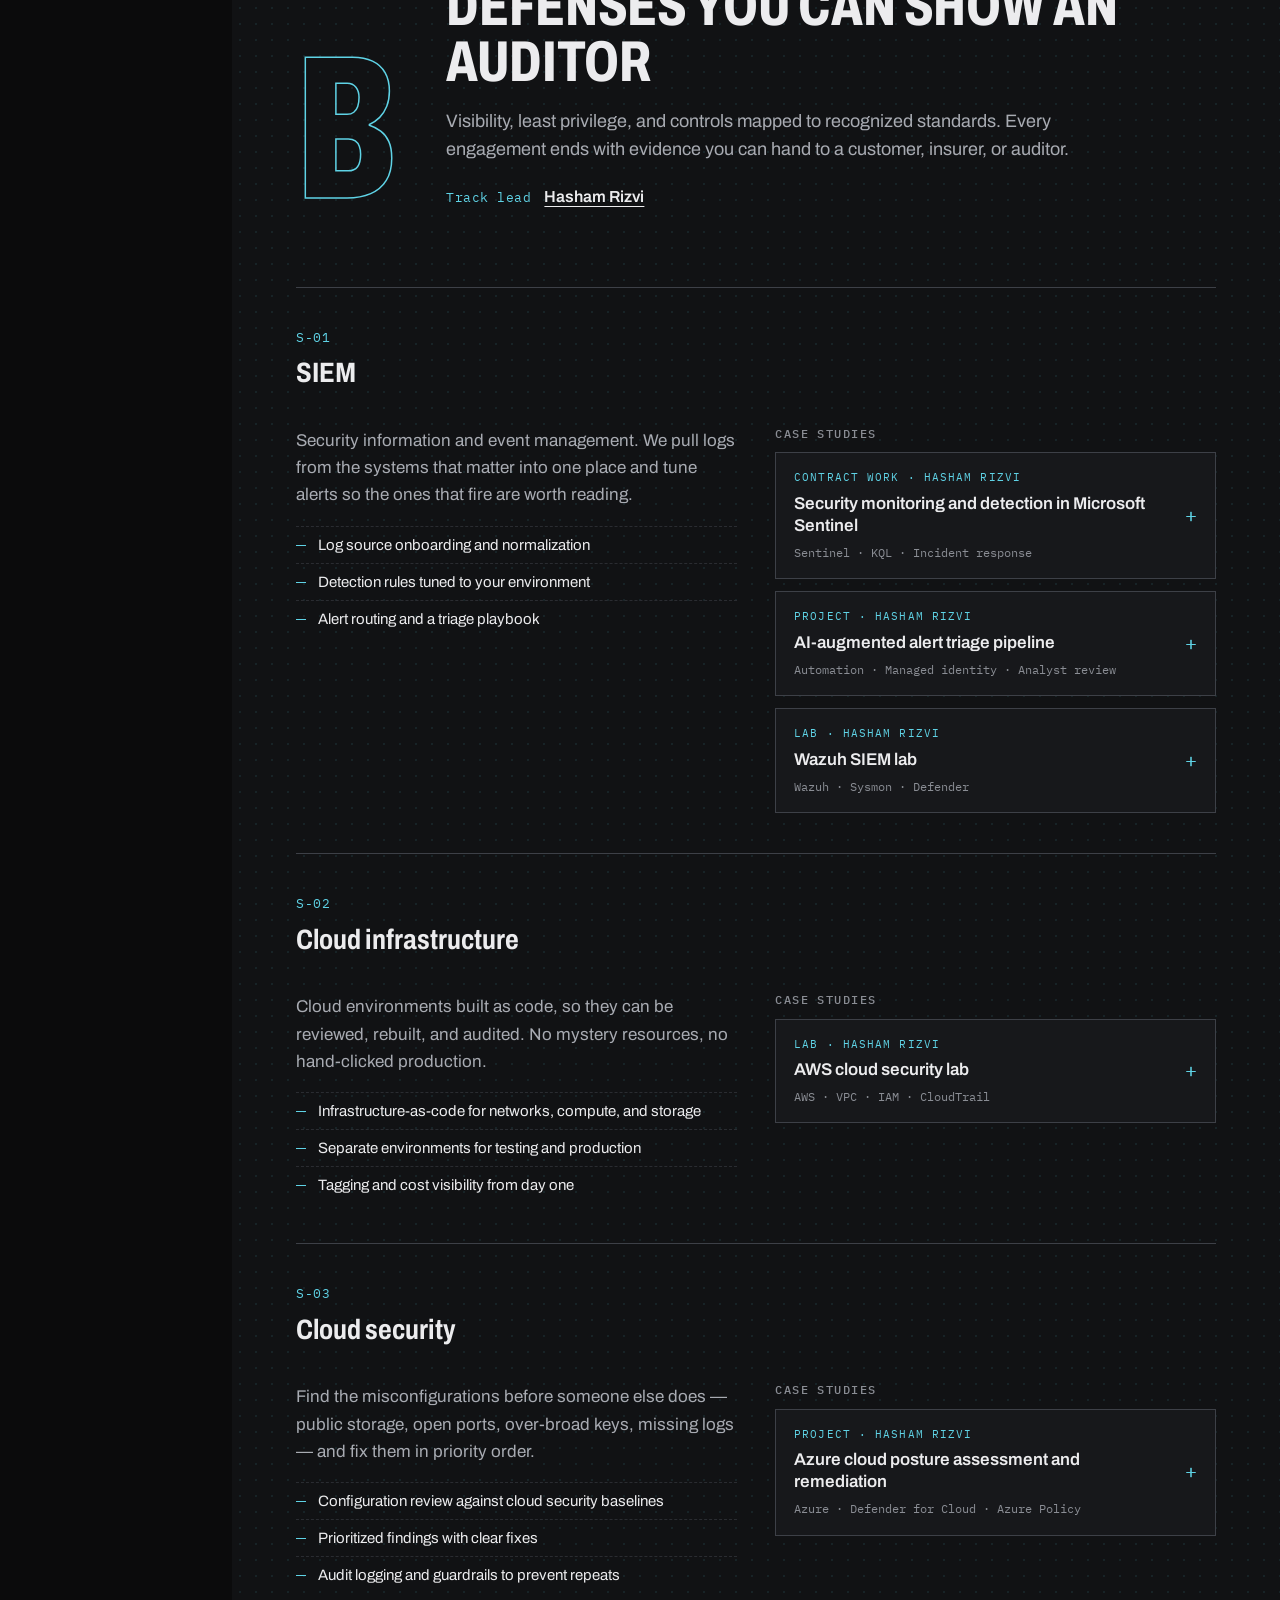
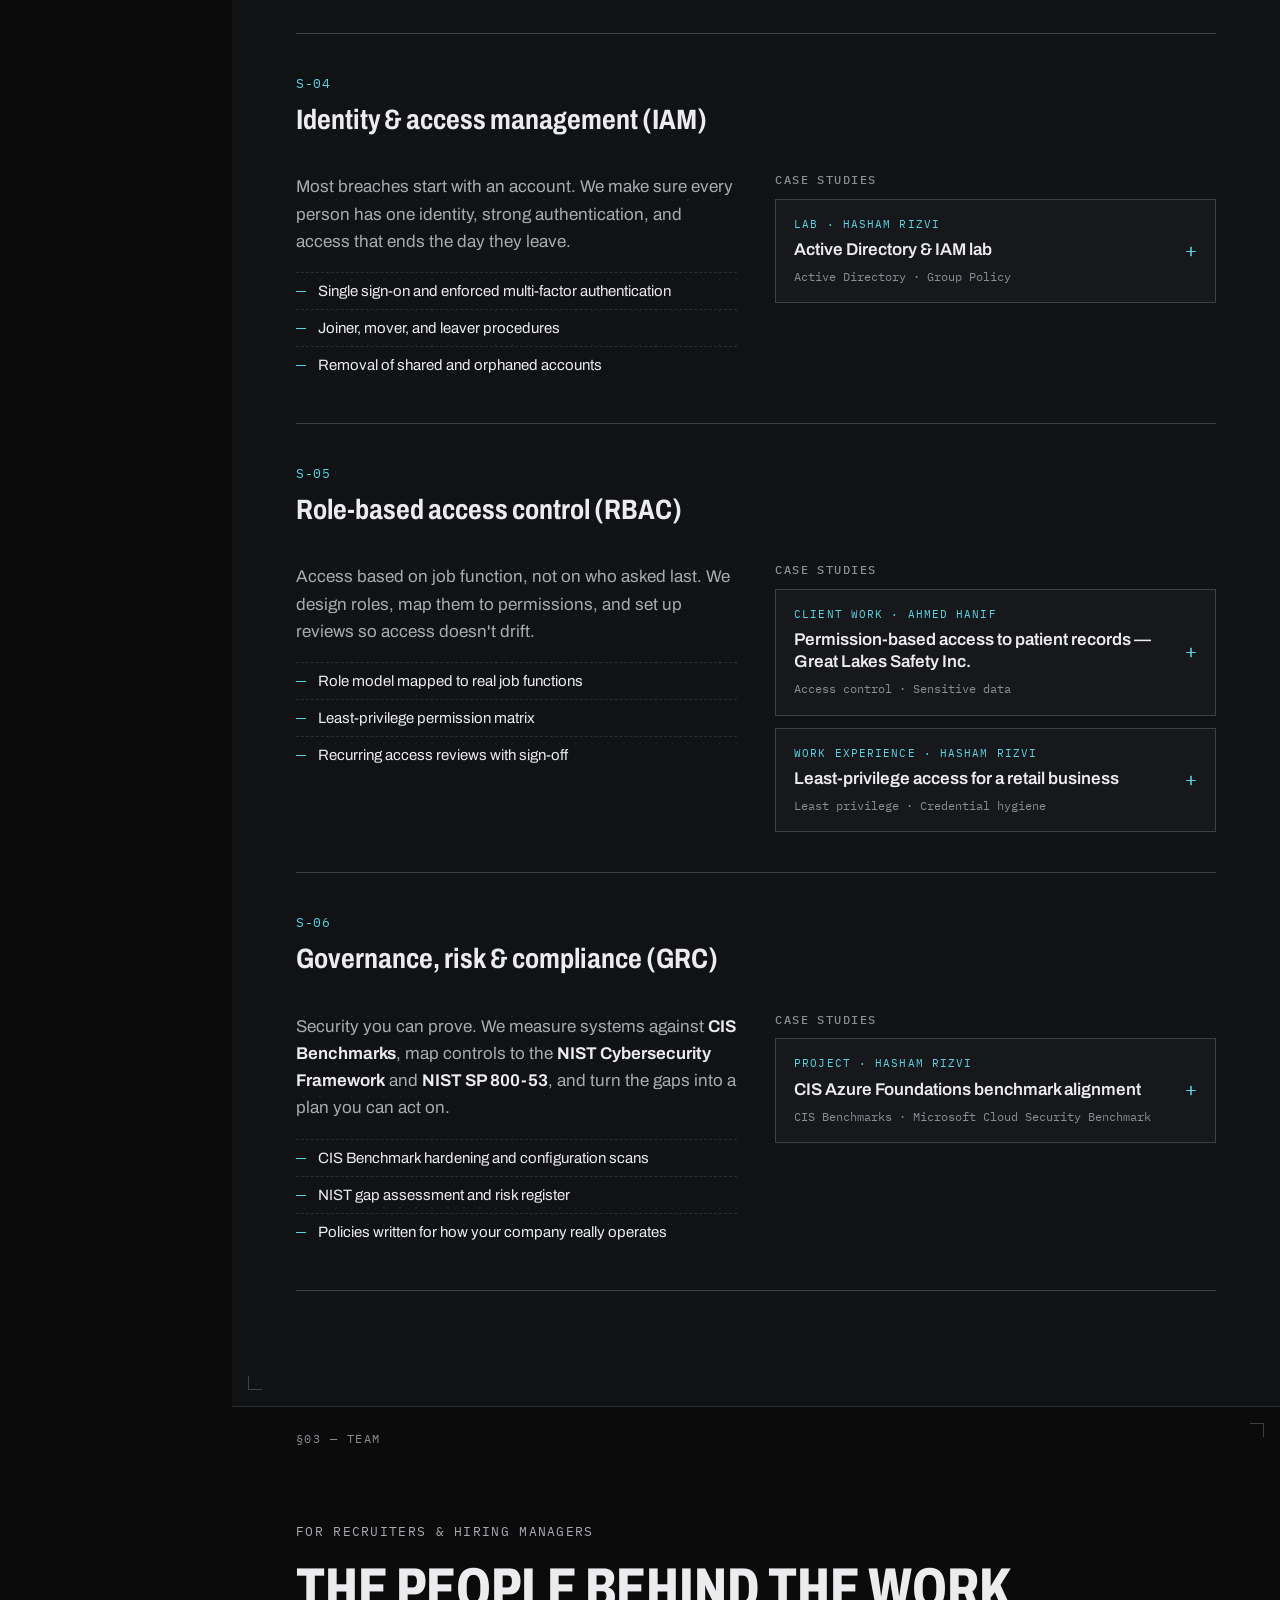
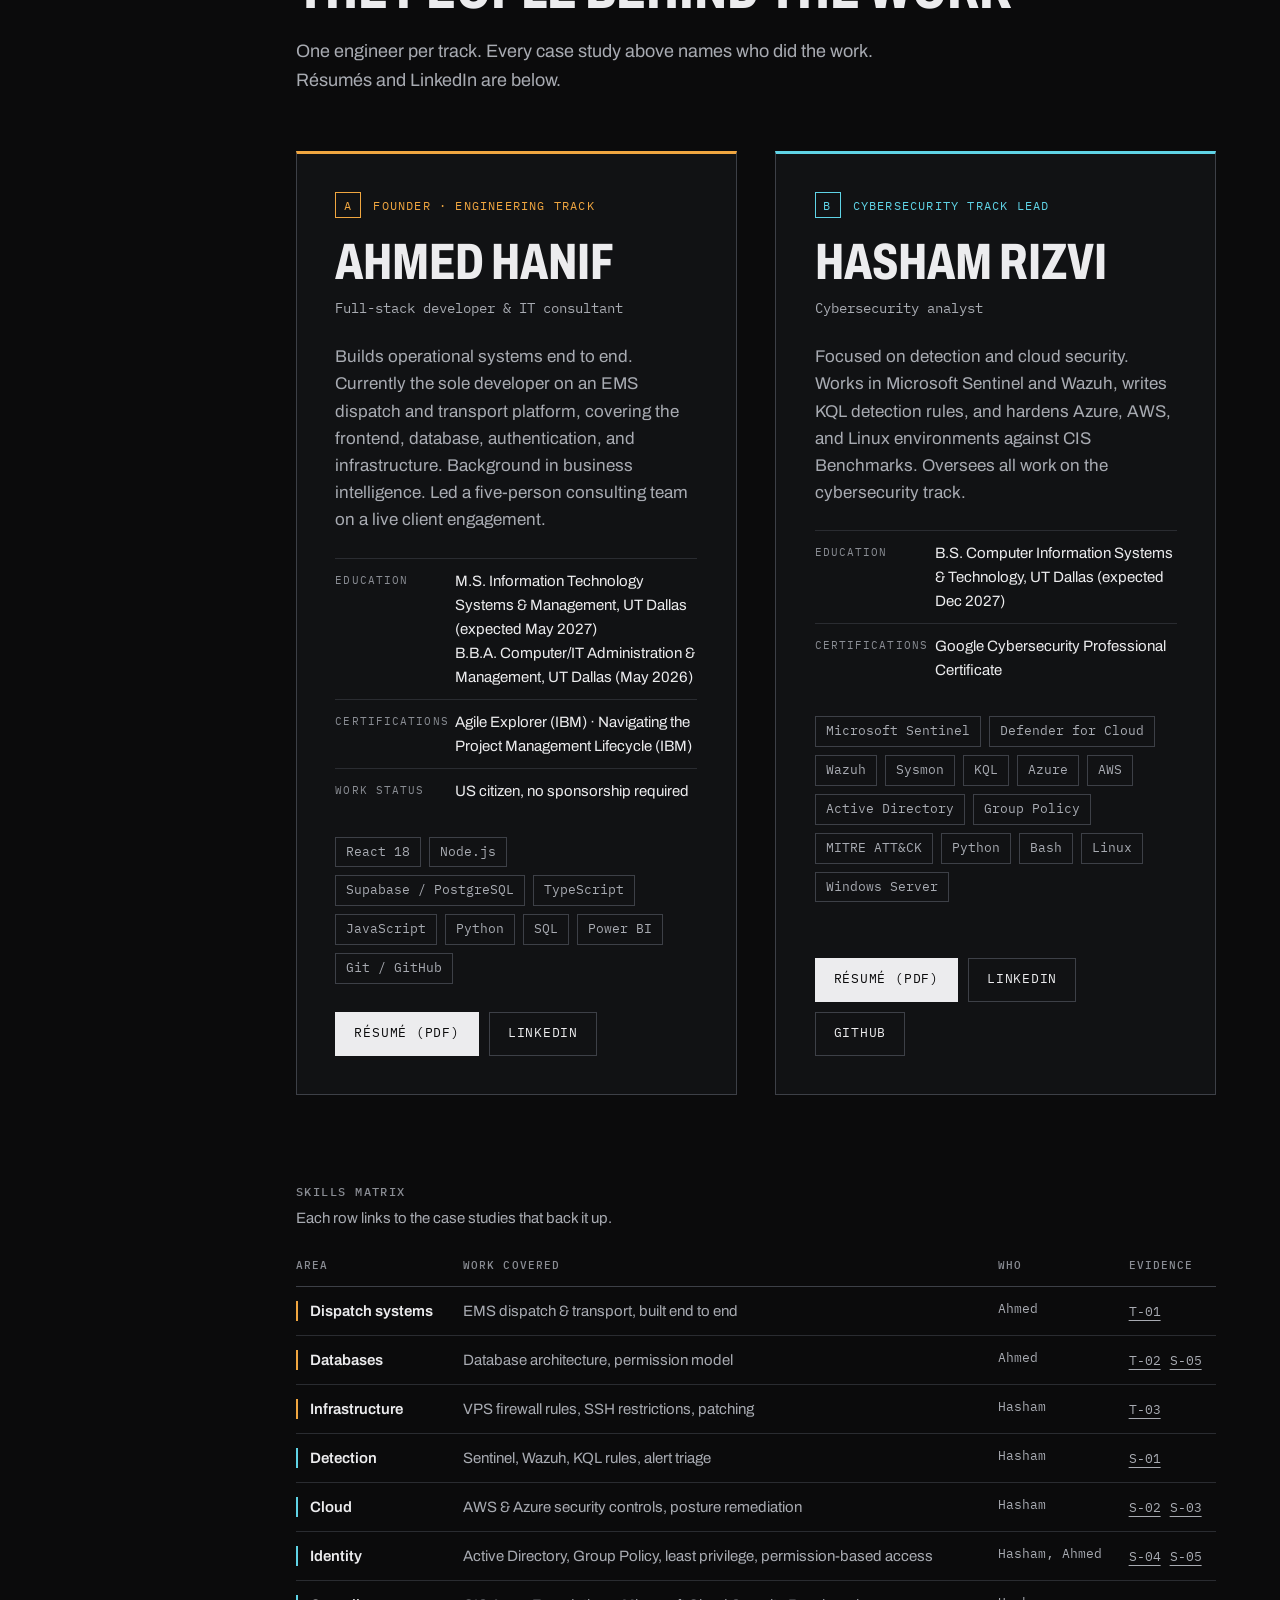
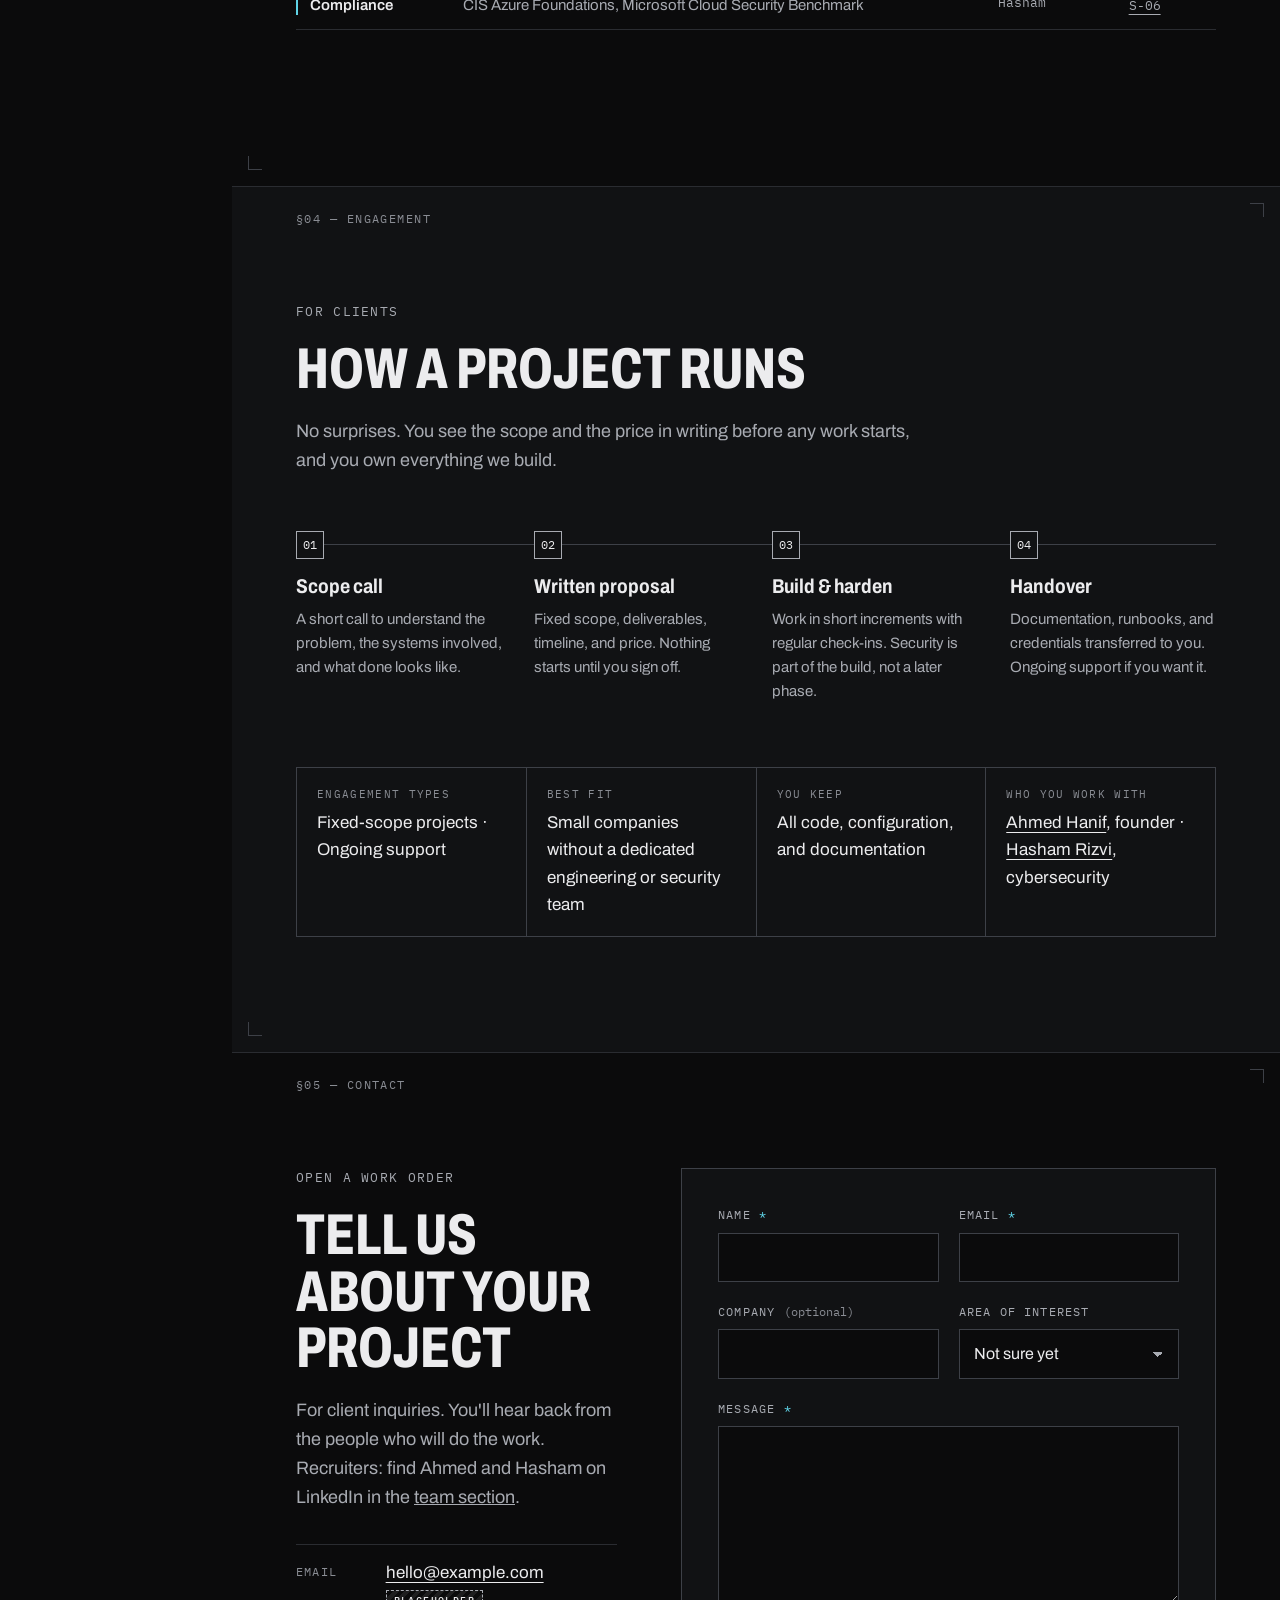
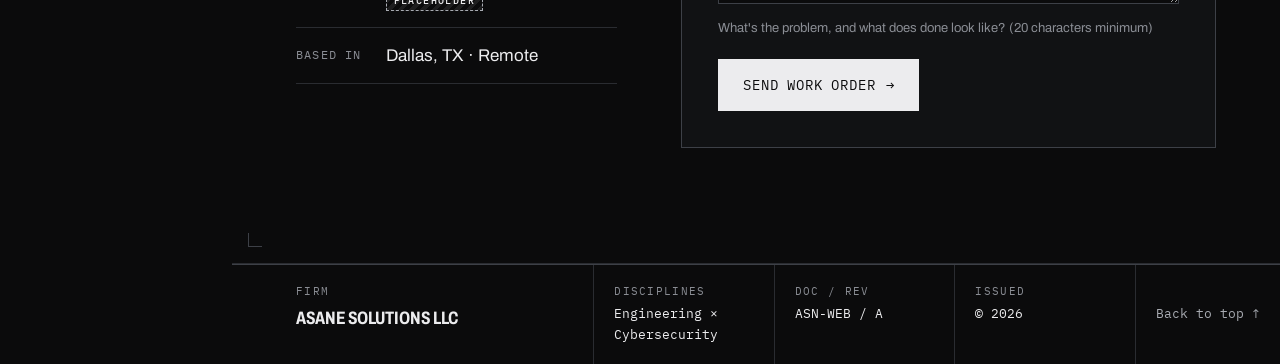
==== commit aac88cf6: "Add team profiles, résumés, and real case studies - Replace the placeholder founder profile with a T" ====
--- a/index.html
+++ b/index.html
@@ -47,7 +47,7 @@
         <li><a href="#top" data-nav-link><span class="rail__num">00</span>Overview</a></li>
         <li><a href="#engineering" data-nav-link><span class="rail__num">01</span>Engineering</a></li>
         <li><a href="#security" data-nav-link><span class="rail__num">02</span>Security</a></li>
-        <li><a href="#profile" data-nav-link><span class="rail__num">03</span>Profile</a></li>
+        <li><a href="#team" data-nav-link><span class="rail__num">03</span>Team</a></li>
         <li><a href="#engagement" data-nav-link><span class="rail__num">04</span>Engagement</a></li>
         <li><a href="#contact" data-nav-link><span class="rail__num">05</span>Contact</a></li>
       </ol>
@@ -77,10 +77,10 @@
           </p>
 
           <div class="routes" role="group" aria-label="Choose your route">
-            <a class="route" href="#profile">
+            <a class="route" href="#team">
               <span class="route__num">Route 01</span>
-              <span class="route__who">Hiring?</span>
-              <span class="route__what">Skills matrix, project evidence, résumé</span>
+              <span class="route__who">Recruiting?</span>
+              <span class="route__what">Our team: résumés, LinkedIn, skills matrix</span>
               <span class="route__arrow" aria-hidden="true">→</span>
             </a>
             <a class="route route--client" href="#engineering">
@@ -164,8 +164,7 @@
     <!-- ============================================================
          §01 ENGINEERING TRACK
          Each capability = <article class="cap"> with a description, scope list,
-         and a case-study slot. To add a real project, copy a <details class="case">
-         block, remove the "is-placeholder" class and the placeholder tag.
+         and case studies. To add a project, copy a <details class="case"> block.
          ============================================================ -->
     <section class="track track--tech sheet" id="engineering" aria-labelledby="eng-title">
       <div class="sheet__label" aria-hidden="true">§01 — Track A</div>
@@ -178,6 +177,7 @@
             Small companies run on a handful of critical systems. We build them to be understood,
             maintained, and handed over — not just shipped.
           </p>
+          <p class="track__lead"><span class="code">Track lead</span> <a href="#ahmed-hanif">Ahmed Hanif</a>, founder</p>
         </div>
       </header>
 
@@ -197,18 +197,16 @@
         </div>
         <div class="cap__cases">
           <h4 class="cases__title">Case studies</h4>
-          <!-- PLACEHOLDER: illustrative entry only. Replace with a real project or delete. -->
-          <details class="case is-placeholder">
-            <summary>
-              <span class="tag-placeholder">Placeholder</span>
-              <span class="case__title">Dispatch board for a non-emergency patient transfer service</span>
-              <span class="case__tags">CAD · Web app · Audit trail</span>
-            </summary>
-            <dl class="case__body">
-              <dt>Problem</dt><dd>Transfer requests came in by phone and lived in a shared spreadsheet. Nobody had one view of which crew was where.</dd>
-              <dt>Approach</dt><dd>A web dispatch board with request intake, crew status, drag-to-assign, and role-based views for dispatch and supervisors.</dd>
-              <dt>Outcome</dt><dd>One live board replaced the spreadsheet, and every transfer carries a time-stamped history.</dd>
-              <dt>Stack</dt><dd>Python, PostgreSQL, server-rendered UI</dd>
+          <details class="case">
+            <summary>
+              <span class="case__kind">Client work · Ahmed Hanif</span>
+              <span class="case__title">EMS dispatch and transport system — Great Lakes Safety Inc.</span>
+              <span class="case__tags">Full-stack · Authentication · Production architecture</span>
+            </summary>
+            <dl class="case__body">
+              <dt>Role</dt><dd>Contract full-stack developer &amp; IT consultant, Jul 2026 – present</dd>
+              <dt>Work</dt><dd>Built the system from scratch as the sole developer: frontend, database architecture, authentication, and backend infrastructure. Designed the system architecture with security standards built in, plus structured deployment plans.</dd>
+              <dt>Result</dt><dd>Prepared for full production launch, with ongoing IT consulting and technical support as the platform expands.</dd>
             </dl>
           </details>
         </div>
@@ -230,18 +228,16 @@
         </div>
         <div class="cap__cases">
           <h4 class="cases__title">Case studies</h4>
-          <!-- PLACEHOLDER: illustrative entry only. Replace with a real project or delete. -->
-          <details class="case is-placeholder">
-            <summary>
-              <span class="tag-placeholder">Placeholder</span>
-              <span class="case__title">Consolidating customer and job records for a field-service company</span>
-              <span class="case__tags">Schema design · Migration · Backups</span>
-            </summary>
-            <dl class="case__body">
-              <dt>Problem</dt><dd>Customer details, quotes, and job history were split across several spreadsheets with no shared IDs.</dd>
-              <dt>Approach</dt><dd>Modeled the business entities, cleaned and de-duplicated the source data, and migrated it into a relational schema with constraints.</dd>
-              <dt>Outcome</dt><dd>One source of truth for customers and jobs, with nightly backups and a documented restore.</dd>
-              <dt>Stack</dt><dd>PostgreSQL, Python migration scripts</dd>
+          <details class="case">
+            <summary>
+              <span class="case__kind">Client work · Ahmed Hanif</span>
+              <span class="case__title">Database architecture for the EMS dispatch platform</span>
+              <span class="case__tags">Database design · Access control</span>
+            </summary>
+            <dl class="case__body">
+              <dt>Role</dt><dd>Same engagement as T-01</dd>
+              <dt>Work</dt><dd>Designed the database architecture behind the dispatch and transport system, which holds patient and operational records.</dd>
+              <dt>Result</dt><dd>A permission-based access model delivered across 22+ database updates. See S-05.</dd>
             </dl>
           </details>
         </div>
@@ -263,18 +259,16 @@
         </div>
         <div class="cap__cases">
           <h4 class="cases__title">Case studies</h4>
-          <!-- PLACEHOLDER: illustrative entry only. Replace with a real project or delete. -->
-          <details class="case is-placeholder">
-            <summary>
-              <span class="tag-placeholder">Placeholder</span>
-              <span class="case__title">Private link between an office application and a hosted database</span>
-              <span class="case__tags">VPS · WireGuard · Firewall</span>
-            </summary>
-            <dl class="case__body">
-              <dt>Problem</dt><dd>The database accepted connections from the public internet so the office application could reach it.</dd>
-              <dt>Approach</dt><dd>Built a hardened VPS, connected the office system over an encrypted tunnel, and closed the database to everything but the tunnel.</dd>
-              <dt>Outcome</dt><dd>The database is no longer publicly reachable, and the team has a runbook for the link.</dd>
-              <dt>Stack</dt><dd>Linux VPS, WireGuard, host firewall</dd>
+          <details class="case">
+            <summary>
+              <span class="case__kind">Contract work · Hasham Rizvi</span>
+              <span class="case__title">VPS hardening and security log integration</span>
+              <span class="case__tags">VPS · Firewall · SSH · Patching</span>
+            </summary>
+            <dl class="case__body">
+              <dt>Role</dt><dd>Cybersecurity analyst (contract), Jul 2026 – present</dd>
+              <dt>Work</dt><dd>Hardened VPS infrastructure with firewall rules, SSH restrictions, and patching. Integrated the VPS security logs into Microsoft Sentinel alongside Azure.</dd>
+              <dt>Result</dt><dd>A reduced attack surface, with VPS activity searchable next to cloud logs for cross-system investigations.</dd>
             </dl>
           </details>
         </div>
@@ -296,6 +290,7 @@
             Visibility, least privilege, and controls mapped to recognized standards. Every
             engagement ends with evidence you can hand to a customer, insurer, or auditor.
           </p>
+          <p class="track__lead"><span class="code">Track lead</span> <a href="#hasham-rizvi">Hasham Rizvi</a></p>
         </div>
       </header>
 
@@ -315,18 +310,40 @@
         </div>
         <div class="cap__cases">
           <h4 class="cases__title">Case studies</h4>
-          <!-- PLACEHOLDER: illustrative entry only. Replace with a real project or delete. -->
-          <details class="case is-placeholder">
-            <summary>
-              <span class="tag-placeholder">Placeholder</span>
-              <span class="case__title">Centralized logging and alerting for a multi-site office</span>
-              <span class="case__tags">SIEM · Detection · Playbooks</span>
-            </summary>
-            <dl class="case__body">
-              <dt>Problem</dt><dd>Logs stayed on each server and firewall. Nobody would have noticed a failed-login spike until something broke.</dd>
-              <dt>Approach</dt><dd>Deployed an open-source SIEM, onboarded servers, firewalls, and identity logs, and wrote rules for the events the team cared about.</dd>
-              <dt>Outcome</dt><dd>One console for security events, with alerts routed to the right person and a playbook for each.</dd>
-              <dt>Stack</dt><dd>Wazuh, syslog, Windows event forwarding</dd>
+          <details class="case">
+            <summary>
+              <span class="case__kind">Contract work · Hasham Rizvi</span>
+              <span class="case__title">Security monitoring and detection in Microsoft Sentinel</span>
+              <span class="case__tags">Sentinel · KQL · Incident response</span>
+            </summary>
+            <dl class="case__body">
+              <dt>Role</dt><dd>Cybersecurity analyst (contract), Jul 2026 – present</dd>
+              <dt>Work</dt><dd>Integrated Azure and VPS security logs into Microsoft Sentinel. Wrote KQL analytics rules to detect privilege escalation, logging changes, and suspicious activity. Triaged alerts and correlated logs to separate real threats from false positives.</dd>
+              <dt>Result</dt><dd>Documented alert-review, escalation, and containment procedures for consistent incident response.</dd>
+            </dl>
+          </details>
+          <details class="case">
+            <summary>
+              <span class="case__kind">Project · Hasham Rizvi</span>
+              <span class="case__title">AI-augmented alert triage pipeline</span>
+              <span class="case__tags">Automation · Managed identity · Analyst review</span>
+            </summary>
+            <dl class="case__body">
+              <dt>Work</dt><dd>Automated incident review every 15 minutes to prioritize alerts and track evidence. Replaced hardcoded credentials with managed identity access to Key Vault and Cosmos DB. Built a dashboard where analysts approve, reject, or flag AI-generated classifications before any action is taken.</dd>
+              <dt>Result</dt><dd>Corrected a misconfigured API endpoint and reprocessed all 29 incidents that had failed enrichment.</dd>
+              <dt>Repo</dt><dd><a href="https://github.com/HashRiz1/ai-alert-triage-pipeline" target="_blank" rel="noopener">github.com/HashRiz1/ai-alert-triage-pipeline</a></dd>
+            </dl>
+          </details>
+          <details class="case">
+            <summary>
+              <span class="case__kind">Lab · Hasham Rizvi</span>
+              <span class="case__title">Wazuh SIEM lab</span>
+              <span class="case__tags">Wazuh · Sysmon · Defender</span>
+            </summary>
+            <dl class="case__body">
+              <dt>Work</dt><dd>Deployed a Wazuh SIEM with Sysmon and Defender integration to monitor Linux and Windows alerts. Wrote custom detection rules and assessed vulnerabilities, malware exposure, and system hardening.</dd>
+              <dt>Result</dt><dd>Vulnerability findings investigated, remediated, and verified end to end using Wazuh's vulnerability report, with each step documented.</dd>
+              <dt>Repo</dt><dd><a href="https://github.com/HashRiz1/SIEM-Lab" target="_blank" rel="noopener">github.com/HashRiz1/SIEM-Lab</a></dd>
             </dl>
           </details>
         </div>
@@ -348,18 +365,16 @@
         </div>
         <div class="cap__cases">
           <h4 class="cases__title">Case studies</h4>
-          <!-- PLACEHOLDER: illustrative entry only. Replace with a real project or delete. -->
-          <details class="case is-placeholder">
-            <summary>
-              <span class="tag-placeholder">Placeholder</span>
-              <span class="case__title">Rebuilding a hand-configured cloud account as code</span>
-              <span class="case__tags">Terraform · Networking · Environments</span>
-            </summary>
-            <dl class="case__body">
-              <dt>Problem</dt><dd>Production had been built by hand over several years. Nobody could say what every resource was for.</dd>
-              <dt>Approach</dt><dd>Inventoried the account, rewrote it as Terraform modules, and split staging from production.</dd>
-              <dt>Outcome</dt><dd>Every change goes through code review, and the environment can be rebuilt from the repository.</dd>
-              <dt>Stack</dt><dd>Terraform, AWS VPC, EC2, S3</dd>
+          <details class="case">
+            <summary>
+              <span class="case__kind">Lab · Hasham Rizvi</span>
+              <span class="case__title">AWS cloud security lab</span>
+              <span class="case__tags">AWS · VPC · IAM · CloudTrail</span>
+            </summary>
+            <dl class="case__body">
+              <dt>Work</dt><dd>Configured an EC2 instance with an IAM role granting read-only S3 access, simulating limited application permissions. Restricted inbound traffic to required services with VPC and security group controls.</dd>
+              <dt>Result</dt><dd>Separate admin and user IAM accounts, public S3 access blocked, and CloudTrail management-event logging enabled.</dd>
+              <dt>Repo</dt><dd><a href="https://github.com/HashRiz1/AWS-Cloud-Security-Lab" target="_blank" rel="noopener">github.com/HashRiz1/AWS-Cloud-Security-Lab</a></dd>
             </dl>
           </details>
         </div>
@@ -381,18 +396,16 @@
         </div>
         <div class="cap__cases">
           <h4 class="cases__title">Case studies</h4>
-          <!-- PLACEHOLDER: illustrative entry only. Replace with a real project or delete. -->
-          <details class="case is-placeholder">
-            <summary>
-              <span class="tag-placeholder">Placeholder</span>
-              <span class="case__title">Security posture review and remediation for a small SaaS team</span>
-              <span class="case__tags">Posture review · Remediation · Guardrails</span>
-            </summary>
-            <dl class="case__body">
-              <dt>Problem</dt><dd>The team had grown fast and wasn't sure what was exposed in their cloud account.</dd>
-              <dt>Approach</dt><dd>Ran a configuration review, ranked findings by real-world risk, fixed the critical ones together, and added guardrails.</dd>
-              <dt>Outcome</dt><dd>Public exposure closed, audit logging turned on account-wide, and a short list of remaining work with owners.</dd>
-              <dt>Stack</dt><dd>AWS Config, CloudTrail, IAM Access Analyzer</dd>
+          <details class="case">
+            <summary>
+              <span class="case__kind">Project · Hasham Rizvi</span>
+              <span class="case__title">Azure cloud posture assessment and remediation</span>
+              <span class="case__tags">Azure · Defender for Cloud · Azure Policy</span>
+            </summary>
+            <dl class="case__body">
+              <dt>Work</dt><dd>Remediated public storage exposure, unrestricted remote-access ports, and excessive administrator permissions. Deployed 2 Azure Policy guardrails and a CLI script that detects and remediates storage and NSG misconfigurations.</dd>
+              <dt>Result</dt><dd>Cloud secure score raised from 4% to 92%. Benchmark results are under S-06.</dd>
+              <dt>Repo</dt><dd><a href="https://github.com/HashRiz1/azure-cloud-posture-assessment" target="_blank" rel="noopener">github.com/HashRiz1/azure-cloud-posture-assessment</a></dd>
             </dl>
           </details>
         </div>
@@ -414,18 +427,16 @@
         </div>
         <div class="cap__cases">
           <h4 class="cases__title">Case studies</h4>
-          <!-- PLACEHOLDER: illustrative entry only. Replace with a real project or delete. -->
-          <details class="case is-placeholder">
-            <summary>
-              <span class="tag-placeholder">Placeholder</span>
-              <span class="case__title">Identity cleanup and single sign-on rollout</span>
-              <span class="case__tags">SSO · MFA · Offboarding</span>
-            </summary>
-            <dl class="case__body">
-              <dt>Problem</dt><dd>Staff had separate passwords for every app, several shared logins, and former employees still had access.</dd>
-              <dt>Approach</dt><dd>Moved apps behind single sign-on, enforced MFA, retired shared accounts, and wrote an offboarding checklist.</dd>
-              <dt>Outcome</dt><dd>One identity per person, and access removal handled in one place.</dd>
-              <dt>Stack</dt><dd>Microsoft Entra ID, SAML/OIDC</dd>
+          <details class="case">
+            <summary>
+              <span class="case__kind">Lab · Hasham Rizvi</span>
+              <span class="case__title">Active Directory &amp; IAM lab</span>
+              <span class="case__tags">Active Directory · Group Policy</span>
+            </summary>
+            <dl class="case__body">
+              <dt>Work</dt><dd>Simulated an enterprise Windows domain with centralized user authentication and security-policy enforcement across domain-joined systems, plus group-based access control for a department file share.</dd>
+              <dt>Result</dt><dd>Domain-wide password and lockout policy through Group Policy: 12-character minimum password, lockout after 3 failed attempts.</dd>
+              <dt>Repo</dt><dd><a href="https://github.com/HashRiz1/active-directory-iam-lab" target="_blank" rel="noopener">github.com/HashRiz1/active-directory-iam-lab</a></dd>
             </dl>
           </details>
         </div>
@@ -447,18 +458,28 @@
         </div>
         <div class="cap__cases">
           <h4 class="cases__title">Case studies</h4>
-          <!-- PLACEHOLDER: illustrative entry only. Replace with a real project or delete. -->
-          <details class="case is-placeholder">
-            <summary>
-              <span class="tag-placeholder">Placeholder</span>
-              <span class="case__title">Role model for an internal records application</span>
-              <span class="case__tags">RBAC · Least privilege · Access review</span>
-            </summary>
-            <dl class="case__body">
-              <dt>Problem</dt><dd>Everyone in the application was effectively an administrator.</dd>
-              <dt>Approach</dt><dd>Interviewed each team, defined roles from what they actually needed, built a permission matrix, and migrated users onto it.</dd>
-              <dt>Outcome</dt><dd>Administrative access limited to the people who need it, with a scheduled access review.</dd>
-              <dt>Stack</dt><dd>Application-level RBAC, PostgreSQL row-level security</dd>
+          <details class="case">
+            <summary>
+              <span class="case__kind">Client work · Ahmed Hanif</span>
+              <span class="case__title">Permission-based access to patient records — Great Lakes Safety Inc.</span>
+              <span class="case__tags">Access control · Sensitive data</span>
+            </summary>
+            <dl class="case__body">
+              <dt>Role</dt><dd>Contract full-stack developer, Jul 2026 – present</dd>
+              <dt>Work</dt><dd>Built a permission-based system governing access to patient and operational records, delivered across 22+ database updates.</dd>
+              <dt>Result</dt><dd>Secure, compliant access to sensitive records, built into the platform before launch.</dd>
+            </dl>
+          </details>
+          <details class="case">
+            <summary>
+              <span class="case__kind">Work experience · Hasham Rizvi</span>
+              <span class="case__title">Least-privilege access for a retail business</span>
+              <span class="case__tags">Least privilege · Credential hygiene</span>
+            </summary>
+            <dl class="case__body">
+              <dt>Role</dt><dd>IT technician, Bhabhi Boutique, Oct 2024 – Jan 2026</dd>
+              <dt>Work</dt><dd>Managed user access across 4 business platforms using least-privilege principles. Enforced credential hygiene across accounts and devices.</dd>
+              <dt>Result</dt><dd>Limited exposure on each platform and reduced the risk of credential misuse.</dd>
             </dl>
           </details>
         </div>
@@ -480,18 +501,16 @@
         </div>
         <div class="cap__cases">
           <h4 class="cases__title">Case studies</h4>
-          <!-- PLACEHOLDER: illustrative entry only. Replace with a real project or delete. -->
-          <details class="case is-placeholder">
-            <summary>
-              <span class="tag-placeholder">Placeholder</span>
-              <span class="case__title">CIS baseline and NIST CSF gap assessment</span>
-              <span class="case__tags">CIS Benchmarks · NIST CSF · Risk register</span>
-            </summary>
-            <dl class="case__body">
-              <dt>Problem</dt><dd>A customer questionnaire asked how the company aligned with NIST, and there was no good answer.</dd>
-              <dt>Approach</dt><dd>Scanned servers and workstations against CIS Benchmarks, mapped existing controls to NIST CSF functions, and logged the gaps as risks.</dd>
-              <dt>Outcome</dt><dd>A prioritized remediation roadmap and a written answer the company could stand behind.</dd>
-              <dt>Stack</dt><dd>CIS-CAT, NIST CSF 2.0, risk register</dd>
+          <details class="case">
+            <summary>
+              <span class="case__kind">Project · Hasham Rizvi</span>
+              <span class="case__title">CIS Azure Foundations benchmark alignment</span>
+              <span class="case__tags">CIS Benchmarks · Microsoft Cloud Security Benchmark</span>
+            </summary>
+            <dl class="case__body">
+              <dt>Work</dt><dd>Measured an Azure environment against the CIS Azure Foundations Benchmark and the Microsoft Cloud Security Benchmark, then remediated the gaps (see S-03).</dd>
+              <dt>Result</dt><dd>68 of 81 CIS Azure Foundations controls met, and 55 of 63 Microsoft Cloud Security Benchmark controls passed.</dd>
+              <dt>Repo</dt><dd><a href="https://github.com/HashRiz1/azure-cloud-posture-assessment" target="_blank" rel="noopener">github.com/HashRiz1/azure-cloud-posture-assessment</a></dd>
             </dl>
           </details>
         </div>
@@ -500,67 +519,83 @@
 
 
     <!-- ============================================================
-         §03 PROFILE — for recruiters and hiring managers.
-         Everything about the founder is PLACEHOLDER until edited.
+         §03 TEAM — for recruiters and hiring managers.
+         Profiles are drawn from each person's résumé (assets/resumes/).
          ============================================================ -->
-    <section class="profile sheet" id="profile" aria-labelledby="profile-title">
-      <div class="sheet__label" aria-hidden="true">§03 — Profile</div>
-
-      <div class="profile__grid">
-        <div class="profile__card">
-          <p class="eyebrow">For hiring teams</p>
-          <h2 class="profile__title" id="profile-title">
-            <!-- PLACEHOLDER: replace with the founder's name. -->
-            <span class="is-placeholder-text">[Founder Name]</span>
-          </h2>
-          <p class="profile__role">Founder &amp; Principal Engineer, Asane Solutions LLC</p>
-
-          <!-- PLACEHOLDER: replace this bio with your own. Do not list certifications you don't hold. -->
-          <div class="placeholder-block">
-            <span class="tag-placeholder">Placeholder</span>
-            <p>I build operational systems and secure them — from the database schema to the access policy. I started Asane Solutions to give small companies the same engineering discipline and security controls that larger ones take for granted.</p>
-          </div>
-
-          <!-- PLACEHOLDER: point these at your real résumé and profiles, then remove aria-disabled. -->
-          <ul class="profile__links">
-            <li><a class="btn btn--solid is-disabled" href="#" aria-disabled="true">Résumé (PDF) <span class="tag-placeholder">Placeholder</span></a></li>
-            <li><a class="btn is-disabled" href="#" aria-disabled="true">LinkedIn <span class="tag-placeholder">Placeholder</span></a></li>
-            <li><a class="btn is-disabled" href="#" aria-disabled="true">GitHub <span class="tag-placeholder">Placeholder</span></a></li>
-          </ul>
-
-          <!-- PLACEHOLDER: list only roles you are actually open to. -->
-          <p class="profile__open"><span class="code">Open to</span> <span class="is-placeholder-text">[Security engineering, cloud security, or systems engineering roles — edit me]</span></p>
-        </div>
-
-        <div class="profile__matrix">
-          <h3 class="matrix__title">Skills matrix</h3>
-          <p class="matrix__note">Each row links to the case study that backs it up.</p>
-          <div class="table-wrap">
-            <table class="matrix">
-              <thead>
-                <tr><th scope="col">Area</th><th scope="col">Work covered</th><th scope="col">Evidence</th></tr>
-              </thead>
-              <tbody>
-                <tr class="row--tech"><th scope="row">Dispatch systems</th><td>Intake, assignment, status tracking, audit trails</td><td><a href="#t-01">T-01</a></td></tr>
-                <tr class="row--tech"><th scope="row">Databases</th><td>Modeling, migration, backup &amp; restore</td><td><a href="#t-02">T-02</a></td></tr>
-                <tr class="row--tech"><th scope="row">Networking</th><td>VPS hardening, encrypted tunnels, firewalls</td><td><a href="#t-03">T-03</a></td></tr>
-                <tr class="row--sec"><th scope="row">Detection</th><td>SIEM deployment, log onboarding, rule tuning</td><td><a href="#s-01">S-01</a></td></tr>
-                <tr class="row--sec"><th scope="row">Cloud</th><td>Infrastructure as code, posture review, guardrails</td><td><a href="#s-02">S-02</a> <a href="#s-03">S-03</a></td></tr>
-                <tr class="row--sec"><th scope="row">Identity</th><td>SSO, MFA, lifecycle, role design</td><td><a href="#s-04">S-04</a> <a href="#s-05">S-05</a></td></tr>
-                <tr class="row--sec"><th scope="row">Compliance</th><td>CIS Benchmarks, NIST CSF, SP 800-53, risk registers</td><td><a href="#s-06">S-06</a></td></tr>
-              </tbody>
-            </table>
-          </div>
-
-          <!-- PLACEHOLDER: replace with tools you have actually used in real work. -->
-          <div class="toolbox placeholder-block">
-            <span class="tag-placeholder">Placeholder</span>
-            <h3 class="toolbox__title">Toolbox</h3>
-            <ul class="toolbox__list">
-              <li>Linux</li><li>PostgreSQL</li><li>Python</li><li>WireGuard</li><li>Terraform</li>
-              <li>AWS</li><li>Wazuh</li><li>Entra ID</li><li>CIS-CAT</li><li>Git</li>
-            </ul>
-          </div>
+    <section class="team sheet" id="team" aria-labelledby="team-title">
+      <div class="sheet__label" aria-hidden="true">§03 — Team</div>
+      <header class="section-head">
+        <p class="eyebrow">For recruiters &amp; hiring managers</p>
+        <h2 class="section-title" id="team-title">The people behind the work</h2>
+        <p class="section-intro">One engineer per track. Every case study above names who did the work. Résumés and LinkedIn are below.</p>
+      </header>
+
+      <div class="team__grid">
+        <article class="person person--tech" id="ahmed-hanif" aria-labelledby="ahmed-name">
+          <p class="person__track"><span class="track-letter" aria-hidden="true">A</span> Founder · Engineering track</p>
+          <h3 class="person__name" id="ahmed-name">Ahmed Hanif</h3>
+          <p class="person__role">Full-stack developer &amp; IT consultant</p>
+          <p class="person__bio">Builds operational systems end to end. Currently the sole developer on an EMS dispatch and transport platform, covering the frontend, database, authentication, and infrastructure. Background in business intelligence. Led a five-person consulting team on a live client engagement.</p>
+          <dl class="person__facts">
+            <dt>Education</dt>
+            <dd>M.S. Information Technology Systems &amp; Management, UT Dallas (expected May 2027)<br>B.B.A. Computer/IT Administration &amp; Management, UT Dallas (May 2026)</dd>
+            <dt>Certifications</dt>
+            <dd>Agile Explorer (IBM) · Navigating the Project Management Lifecycle (IBM)</dd>
+            <dt>Work status</dt>
+            <dd>US citizen, no sponsorship required</dd>
+          </dl>
+          <ul class="chips" aria-label="Tools and languages">
+            <li>React 18</li><li>Node.js</li><li>Supabase / PostgreSQL</li><li>TypeScript</li><li>JavaScript</li>
+            <li>Python</li><li>SQL</li><li>Power BI</li><li>Git / GitHub</li>
+          </ul>
+          <ul class="person__links">
+            <li><a class="btn btn--solid" href="assets/resumes/ahmed-hanif-resume.pdf" target="_blank" rel="noopener">Résumé (PDF)</a></li>
+            <li><a class="btn" href="https://www.linkedin.com/in/ahmedahanif/" target="_blank" rel="noopener">LinkedIn</a></li>
+          </ul>
+        </article>
+
+        <article class="person person--sec" id="hasham-rizvi" aria-labelledby="hasham-name">
+          <p class="person__track"><span class="track-letter" aria-hidden="true">B</span> Cybersecurity track lead</p>
+          <h3 class="person__name" id="hasham-name">Hasham Rizvi</h3>
+          <p class="person__role">Cybersecurity analyst</p>
+          <p class="person__bio">Focused on detection and cloud security. Works in Microsoft Sentinel and Wazuh, writes KQL detection rules, and hardens Azure, AWS, and Linux environments against CIS Benchmarks. Oversees all work on the cybersecurity track.</p>
+          <dl class="person__facts">
+            <dt>Education</dt>
+            <dd>B.S. Computer Information Systems &amp; Technology, UT Dallas (expected Dec 2027)</dd>
+            <dt>Certifications</dt>
+            <dd>Google Cybersecurity Professional Certificate</dd>
+          </dl>
+          <ul class="chips" aria-label="Tools and platforms">
+            <li>Microsoft Sentinel</li><li>Defender for Cloud</li><li>Wazuh</li><li>Sysmon</li><li>KQL</li>
+            <li>Azure</li><li>AWS</li><li>Active Directory</li><li>Group Policy</li><li>MITRE ATT&amp;CK</li>
+            <li>Python</li><li>Bash</li><li>Linux</li><li>Windows Server</li>
+          </ul>
+          <ul class="person__links">
+            <li><a class="btn btn--solid" href="assets/resumes/hasham-rizvi-resume.pdf" target="_blank" rel="noopener">Résumé (PDF)</a></li>
+            <li><a class="btn" href="https://www.linkedin.com/in/hasham-rizvi/" target="_blank" rel="noopener">LinkedIn</a></li>
+            <li><a class="btn" href="https://github.com/HashRiz1" target="_blank" rel="noopener">GitHub</a></li>
+          </ul>
+        </article>
+      </div>
+
+      <div class="team__matrix">
+        <h3 class="matrix__title">Skills matrix</h3>
+        <p class="matrix__note">Each row links to the case studies that back it up.</p>
+        <div class="table-wrap">
+          <table class="matrix">
+            <thead>
+              <tr><th scope="col">Area</th><th scope="col">Work covered</th><th scope="col">Who</th><th scope="col">Evidence</th></tr>
+            </thead>
+            <tbody>
+              <tr class="row--tech"><th scope="row">Dispatch systems</th><td>EMS dispatch &amp; transport, built end to end</td><td>Ahmed</td><td><a href="#t-01">T-01</a></td></tr>
+              <tr class="row--tech"><th scope="row">Databases</th><td>Database architecture, permission model</td><td>Ahmed</td><td><a href="#t-02">T-02</a> <a href="#s-05">S-05</a></td></tr>
+              <tr class="row--tech"><th scope="row">Infrastructure</th><td>VPS firewall rules, SSH restrictions, patching</td><td>Hasham</td><td><a href="#t-03">T-03</a></td></tr>
+              <tr class="row--sec"><th scope="row">Detection</th><td>Sentinel, Wazuh, KQL rules, alert triage</td><td>Hasham</td><td><a href="#s-01">S-01</a></td></tr>
+              <tr class="row--sec"><th scope="row">Cloud</th><td>AWS &amp; Azure security controls, posture remediation</td><td>Hasham</td><td><a href="#s-02">S-02</a> <a href="#s-03">S-03</a></td></tr>
+              <tr class="row--sec"><th scope="row">Identity</th><td>Active Directory, Group Policy, least privilege, permission-based access</td><td>Hasham, Ahmed</td><td><a href="#s-04">S-04</a> <a href="#s-05">S-05</a></td></tr>
+              <tr class="row--sec"><th scope="row">Compliance</th><td>CIS Azure Foundations, Microsoft Cloud Security Benchmark</td><td>Hasham</td><td><a href="#s-06">S-06</a></td></tr>
+            </tbody>
+          </table>
         </div>
       </div>
     </section>
@@ -605,6 +640,7 @@
         <div><dt>Engagement types</dt><dd>Fixed-scope projects · Ongoing support</dd></div>
         <div><dt>Best fit</dt><dd>Small companies without a dedicated engineering or security team</dd></div>
         <div><dt>You keep</dt><dd>All code, configuration, and documentation</dd></div>
+        <div><dt>Who you work with</dt><dd><a href="#ahmed-hanif">Ahmed Hanif</a>, founder · <a href="#hasham-rizvi">Hasham Rizvi</a>, cybersecurity</dd></div>
       </dl>
     </section>
 
@@ -619,8 +655,8 @@
       <div class="contact__grid">
         <div class="contact__info">
           <p class="eyebrow">Open a work order</p>
-          <h2 class="section-title" id="contact-title">Tell us what you need</h2>
-          <p class="section-intro">Project inquiry or hiring conversation — same form. Replies come from the founder directly.</p>
+          <h2 class="section-title" id="contact-title">Tell us about your project</h2>
+          <p class="section-intro">For client inquiries. You'll hear back from the people who will do the work. Recruiters: find Ahmed and Hasham on LinkedIn in the <a href="#team">team section</a>.</p>
 
           <dl class="contact__direct">
             <dt>Email</dt>
@@ -631,21 +667,12 @@
             </dd>
             <dt>Based in</dt>
             <dd>
-              <!-- PLACEHOLDER: replace with your city/region, or remove this row. -->
-              <span class="is-placeholder-text">[City, State]</span> · Remote-first
+              Dallas, TX · Remote
             </dd>
           </dl>
         </div>
 
         <form class="form" id="contact-form" novalidate data-contact-form>
-          <fieldset class="form__group">
-            <legend class="form__legend">Inquiry type <span class="req" aria-hidden="true">*</span></legend>
-            <div class="choice-row">
-              <label class="choice"><input type="radio" name="type" value="Project inquiry" required checked> <span>Project</span></label>
-              <label class="choice"><input type="radio" name="type" value="Hiring"> <span>Hiring</span></label>
-              <label class="choice"><input type="radio" name="type" value="Other"> <span>Other</span></label>
-            </div>
-          </fieldset>
 
           <div class="form__row">
             <div class="field">
--- a/css/styles.css
+++ b/css/styles.css
@@ -8,7 +8,7 @@
    1. Tokens          5. Hero & ledger       9.  Engagement
    2. Base            6. Tracks & capability 10. Contact form
    3. Layout & rail   7. Case studies        11. Title block footer
-   4. Shared pieces   8. Profile             12. Motion & responsive
+   4. Shared pieces   8. Team                12. Motion & responsive
    ========================================================================== */
 
 /* 1. Tokens ---------------------------------------------------------------- */
@@ -257,8 +257,6 @@
 .btn--solid { background: var(--text); border-color: var(--text); color: var(--black); }
 .btn--solid:hover { background: #fff; }
 .btn--lg { min-height: 52px; padding: 14px 24px; font-size: .875rem; }
-.btn.is-disabled { pointer-events: none; opacity: .55; }
-.btn--solid.is-disabled { background: var(--ink-3); border-color: var(--line-strong); color: var(--text); }
 
 /* Placeholder marking — deliberately loud so nothing reads as a real claim */
 .tag-placeholder {
@@ -276,18 +274,6 @@
   white-space: nowrap;
   vertical-align: middle;
 }
-.is-placeholder-text {
-  text-decoration: underline dashed var(--grey);
-  text-underline-offset: 6px;
-  text-decoration-thickness: 1px;
-}
-.placeholder-block {
-  position: relative;
-  padding: 20px;
-  border: 1px dashed var(--line-strong);
-}
-.placeholder-block > .tag-placeholder { position: absolute; top: -10px; left: 16px; background-color: var(--black); }
-.placeholder-block p:last-child { margin-bottom: 0; }
 
 /* 5. Hero & ledger --------------------------------------------------------- */
 .hero { padding-top: clamp(80px, 8vw, 112px); }
@@ -449,6 +435,10 @@
   margin-bottom: 16px;
 }
 .track__intro { max-width: 40rem; color: var(--text-dim); font-size: 1.125rem; margin: 0; }
+.track__lead { margin: 20px 0 0; font-size: 1rem; }
+.track__lead .code { margin-right: 10px; color: var(--accent); }
+.track__lead a { text-underline-offset: 4px; font-weight: 600; }
+.track__lead a:hover { color: var(--accent); }
 
 .cap {
   display: grid;
@@ -496,7 +486,6 @@
 }
 .case { border: 1px solid var(--line-strong); background: var(--ink-2); }
 .case + .case { margin-top: 12px; }
-.case.is-placeholder { border-style: dashed; background: rgba(23,24,27,.7); }
 
 .case summary {
   display: grid;
@@ -518,7 +507,13 @@
 }
 .case[open] summary::after { content: "−"; }
 .case summary > * { grid-column: 1; }
-.case summary .tag-placeholder { justify-self: start; }
+.case__kind {
+  font-family: var(--font-mono);
+  font-size: .6875rem;
+  letter-spacing: .1em;
+  text-transform: uppercase;
+  color: var(--accent);
+}
 .case__title { font-weight: 600; line-height: 1.3; }
 .case__tags { font-family: var(--font-mono); font-size: .75rem; color: var(--grey); }
 .case summary:hover .case__title { color: var(--accent); }
@@ -540,30 +535,70 @@
   padding-top: 13px;
 }
 .case__body dd { color: var(--text-dim); }
-
-/* 8. Profile --------------------------------------------------------------- */
-.profile__grid {
-  display: grid;
-  grid-template-columns: minmax(0, .9fr) minmax(0, 1.1fr);
-  gap: clamp(32px, 5vw, 80px);
-  align-items: start;
-}
-.profile__title {
+.case__body a { color: var(--text); text-underline-offset: 3px; overflow-wrap: anywhere; }
+.case__body a:hover { color: var(--accent); }
+
+/* 8. Team ------------------------------------------------------------------ */
+.team__grid {
+  display: grid;
+  grid-template-columns: repeat(2, minmax(0, 1fr));
+  gap: clamp(20px, 3vw, 40px);
+  margin-bottom: clamp(56px, 7vw, 96px);
+}
+.person {
+  --accent: var(--tech);
+  display: flex;
+  flex-direction: column;
+  padding: clamp(24px, 3vw, 40px);
+  border: 1px solid var(--line-strong);
+  border-top: 3px solid var(--accent);
+  background: var(--ink-1);
+  scroll-margin-top: 24px;
+}
+.person--sec { --accent: var(--sec); }
+.person__track {
+  display: flex;
+  align-items: center;
+  gap: 12px;
+  margin-bottom: 20px;
+  font-family: var(--font-mono);
+  font-size: .75rem;
+  letter-spacing: .1em;
+  text-transform: uppercase;
+  color: var(--accent);
+}
+.person__name {
   font-family: var(--font-display);
   font-variation-settings: "wdth" 72;
   font-weight: 750;
-  font-size: clamp(2.4rem, 5vw, 4rem);
+  font-size: clamp(2.2rem, 4vw, 3.2rem);
   line-height: .95;
   text-transform: uppercase;
-  margin-bottom: 12px;
-}
-.profile__role { font-family: var(--font-mono); font-size: .875rem; color: var(--text-dim); margin-bottom: 32px; }
-.profile__card .placeholder-block { color: var(--text-dim); margin-bottom: 28px; }
-.profile__links { display: flex; flex-wrap: wrap; gap: 10px; margin-bottom: 28px; }
-.profile__open { color: var(--text-dim); }
-.profile__open .code { margin-right: 8px; }
-
-.matrix__title, .toolbox__title {
+  margin-bottom: 10px;
+}
+.person__role { font-family: var(--font-mono); font-size: .875rem; color: var(--text-dim); margin-bottom: 24px; }
+.person__bio { color: var(--text-dim); margin-bottom: 24px; }
+.person__facts { display: grid; grid-template-columns: 120px 1fr; margin: 0 0 24px; font-size: .9375rem; }
+.person__facts dt, .person__facts dd { margin: 0; padding: 10px 0; border-top: 1px solid var(--line); }
+.person__facts dt {
+  padding-top: 13px;
+  font-family: var(--font-mono);
+  font-size: .6875rem;
+  letter-spacing: .1em;
+  text-transform: uppercase;
+  color: var(--grey);
+}
+.chips { display: flex; flex-wrap: wrap; gap: 8px; margin-bottom: 28px; }
+.chips li {
+  padding: 4px 10px;
+  border: 1px solid var(--line-strong);
+  font-family: var(--font-mono);
+  font-size: .8125rem;
+  color: var(--text-dim);
+}
+.person__links { display: flex; flex-wrap: wrap; gap: 10px; margin-top: auto; }
+
+.matrix__title {
   font-family: var(--font-mono);
   font-size: .75rem;
   font-weight: 500;
@@ -596,6 +631,7 @@
 .row--sec th::before { background: var(--sec); }
 .matrix td { color: var(--text-dim); }
 .matrix td:last-child { white-space: nowrap; padding-right: 0; }
+.matrix td:nth-child(3) { white-space: nowrap; font-family: var(--font-mono); font-size: .8125rem; }
 .matrix td a {
   font-family: var(--font-mono);
   font-size: .8125rem;
@@ -604,15 +640,6 @@
 }
 .row--tech a:hover { color: var(--tech); }
 .row--sec a:hover { color: var(--sec); }
-
-.toolbox__list { display: flex; flex-wrap: wrap; gap: 8px; }
-.toolbox__list li {
-  padding: 4px 10px;
-  border: 1px solid var(--line-strong);
-  font-family: var(--font-mono);
-  font-size: .8125rem;
-  color: var(--text-dim);
-}
 
 /* 9. Engagement ------------------------------------------------------------ */
 .engagement { background: var(--ink-1); }
@@ -657,12 +684,14 @@
 
 .terms {
   display: grid;
-  grid-template-columns: repeat(3, minmax(0, 1fr));
+  grid-template-columns: repeat(auto-fit, minmax(220px, 1fr));
+  gap: 1px;
   margin: 0;
   border: 1px solid var(--line-strong);
-}
-.terms > div { padding: 18px 20px; }
-.terms > div + div { border-left: 1px solid var(--line-strong); }
+  background: var(--line-strong);
+}
+.terms > div { padding: 18px 20px; background: var(--ink-1); }
+.terms a { text-underline-offset: 4px; }
 .terms dt {
   font-family: var(--font-mono);
   font-size: .6875rem;
@@ -698,8 +727,7 @@
   border: 1px solid var(--line-strong);
   background: var(--ink-1);
 }
-.form__group { border: 0; padding: 0; margin: 0 0 24px; }
-.form__legend, .field label {
+.field label {
   display: block;
   margin-bottom: 8px;
   font-family: var(--font-mono);
@@ -708,24 +736,8 @@
   text-transform: uppercase;
   color: var(--text-dim);
 }
-.form__legend { padding: 0; }
 .req { color: var(--sec); }
 .opt { text-transform: none; letter-spacing: 0; color: var(--grey); }
-
-.choice-row { display: grid; grid-template-columns: repeat(3, 1fr); border: 1px solid var(--line-strong); }
-.choice { position: relative; cursor: pointer; }
-.choice + .choice { border-left: 1px solid var(--line-strong); }
-.choice input { position: absolute; opacity: 0; inset: 0; margin: 0; cursor: pointer; }
-.choice span {
-  display: block;
-  padding: 12px 8px;
-  text-align: center;
-  font-size: .9375rem;
-  color: var(--text-dim);
-  transition: background-color .2s var(--ease), color .2s var(--ease);
-}
-.choice input:checked + span { background: var(--text); color: var(--black); font-weight: 600; }
-.choice input:focus-visible + span { outline: 2px solid var(--sec); outline-offset: -4px; }
 
 .form__row { display: grid; grid-template-columns: 1fr 1fr; gap: 0 20px; }
 .field { margin-bottom: 20px; }
@@ -884,7 +896,9 @@
 
   .hero__grid { grid-template-columns: 1fr; }
   .hero__figure { max-width: 520px; }
-  .profile__grid, .contact__grid { grid-template-columns: 1fr; }
+  .contact__grid { grid-template-columns: 1fr; }
+  .team__grid { grid-template-columns: 1fr; }
+  .person { scroll-margin-top: 76px; }
   .titleblock { grid-template-columns: 1fr 1fr; }
   .titleblock__cell--wide { grid-column: 1 / -1; }
   .titleblock__cell { padding: 16px var(--gutter) !important; border-left: 0 !important; border-bottom: 1px solid var(--line); }
@@ -914,8 +928,6 @@
   .flow__step::before { top: 28px; bottom: -28px; left: 13px; right: auto; width: 1px; height: auto; }
   .flow__step:last-child::before { display: none; }
 
-  .terms { grid-template-columns: 1fr; }
-  .terms > div + div { border-left: 0; border-top: 1px solid var(--line-strong); }
 
   .form__row { grid-template-columns: 1fr; }
   .form__actions .btn { width: 100%; }
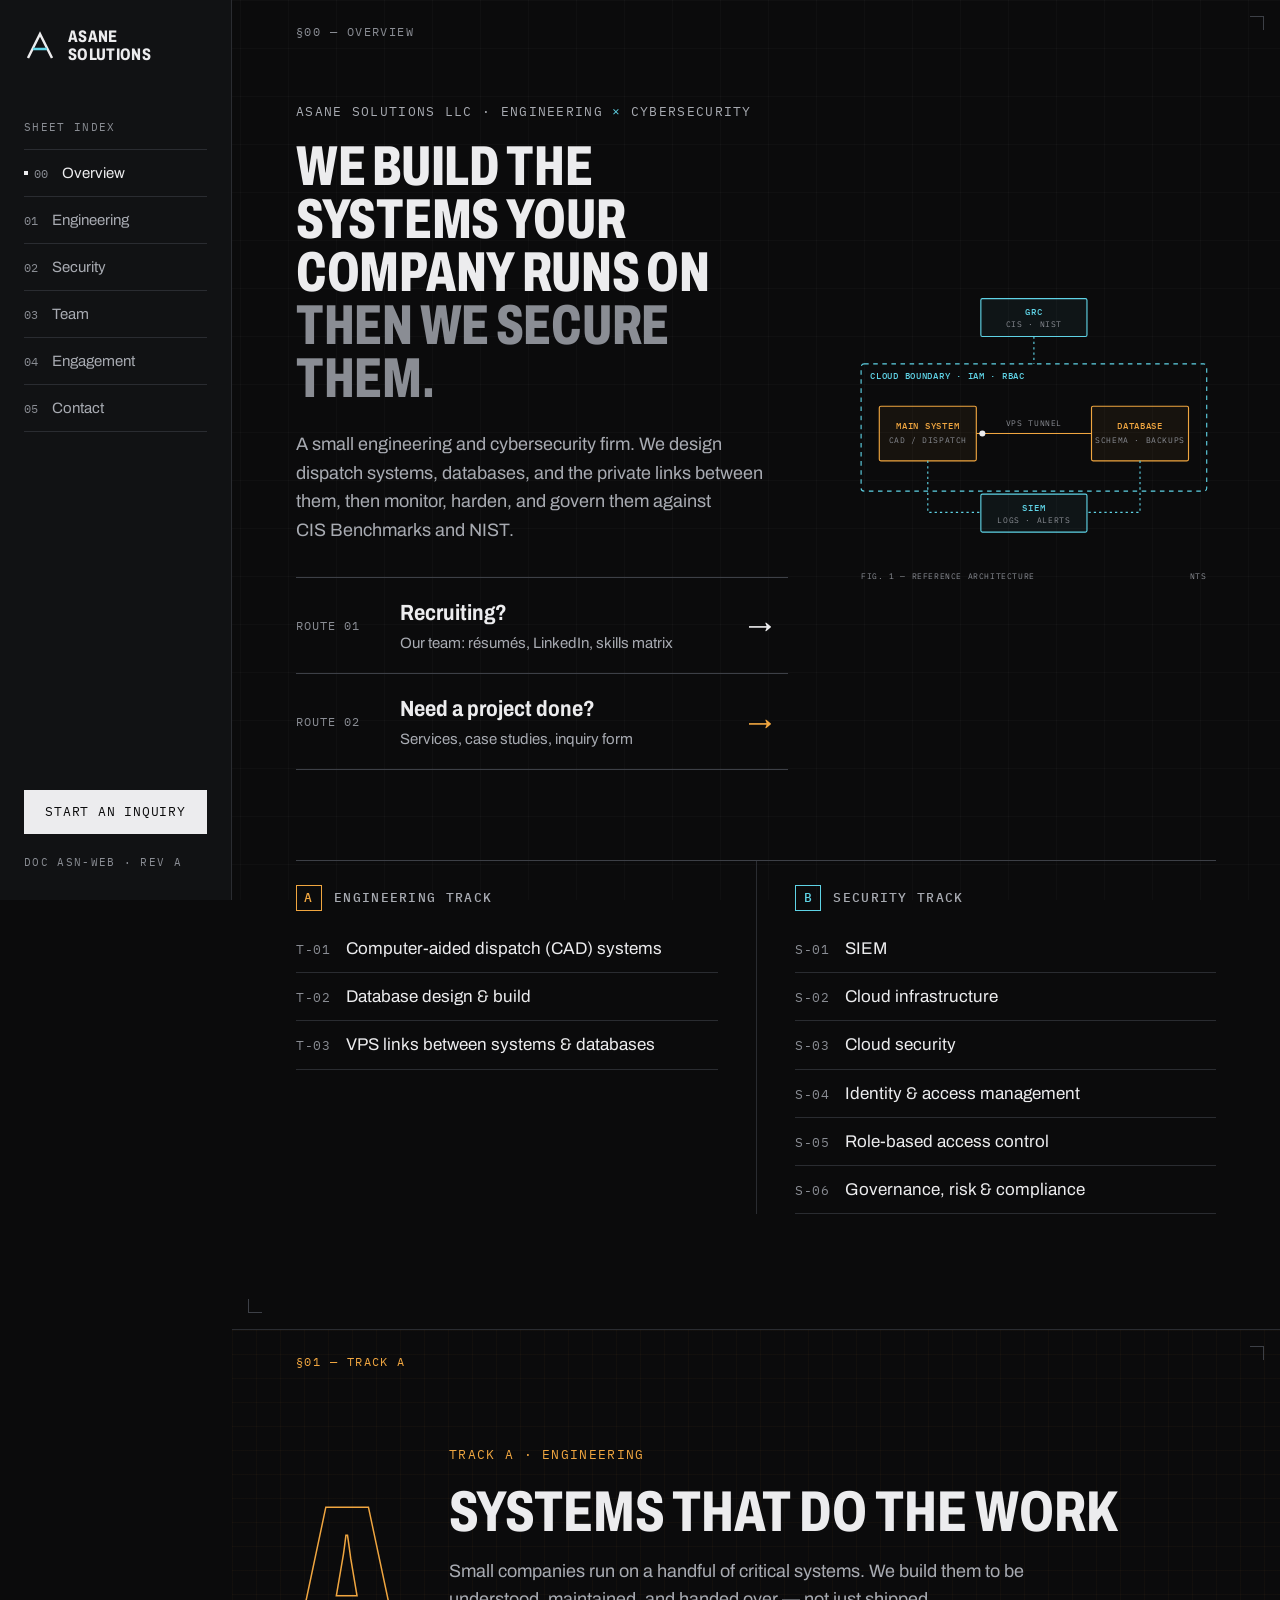
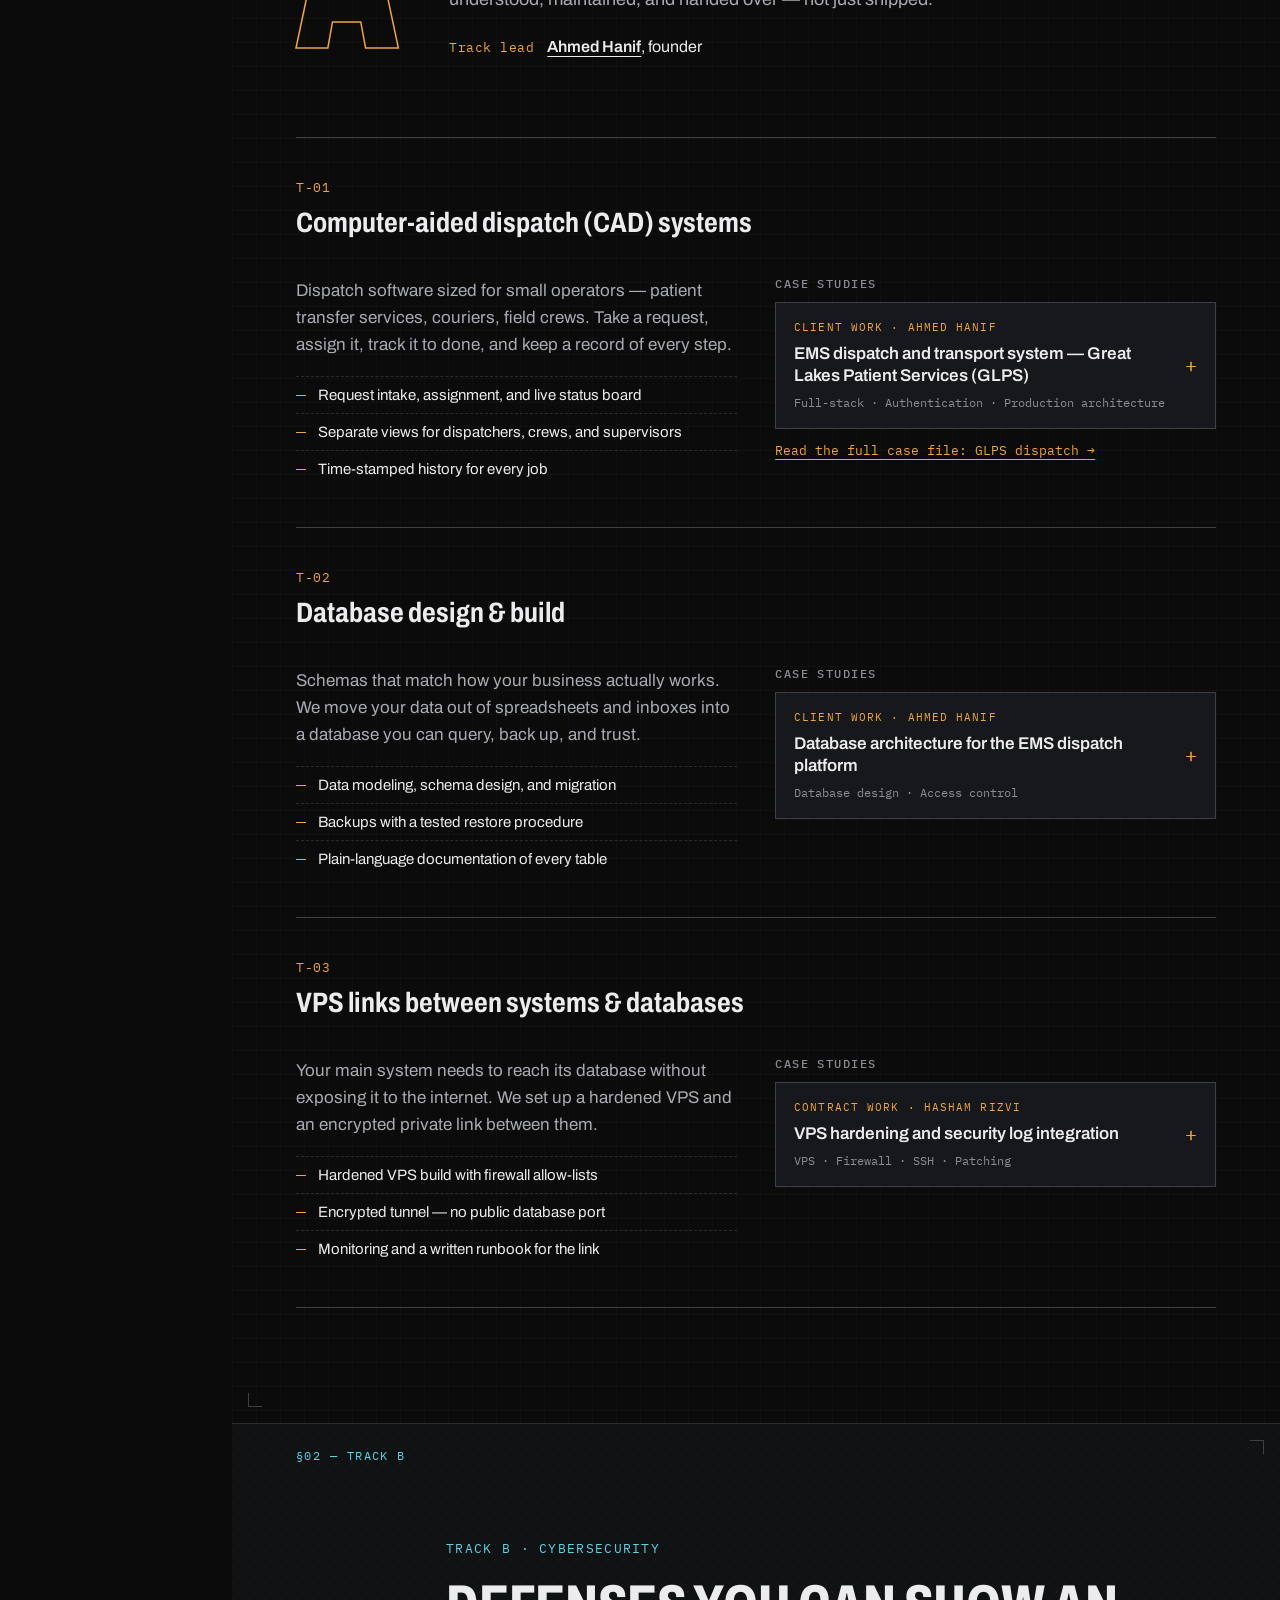
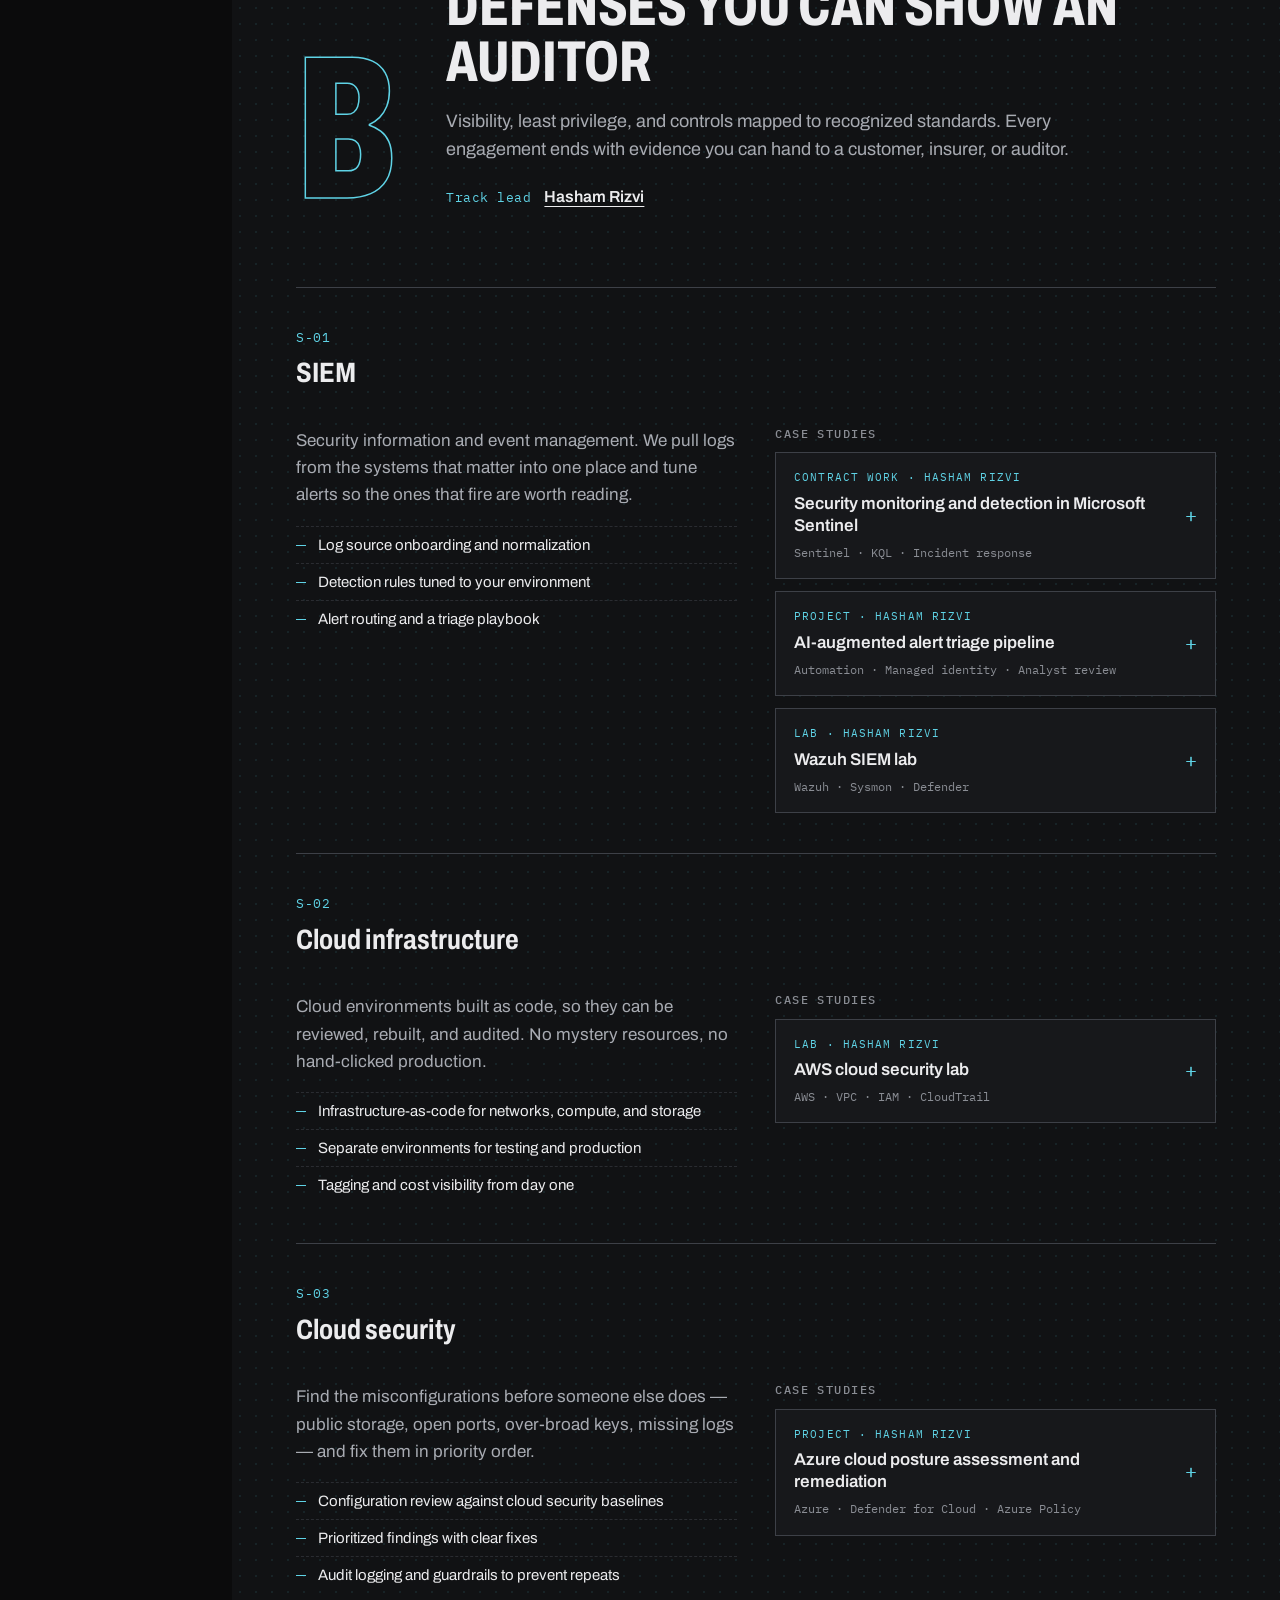
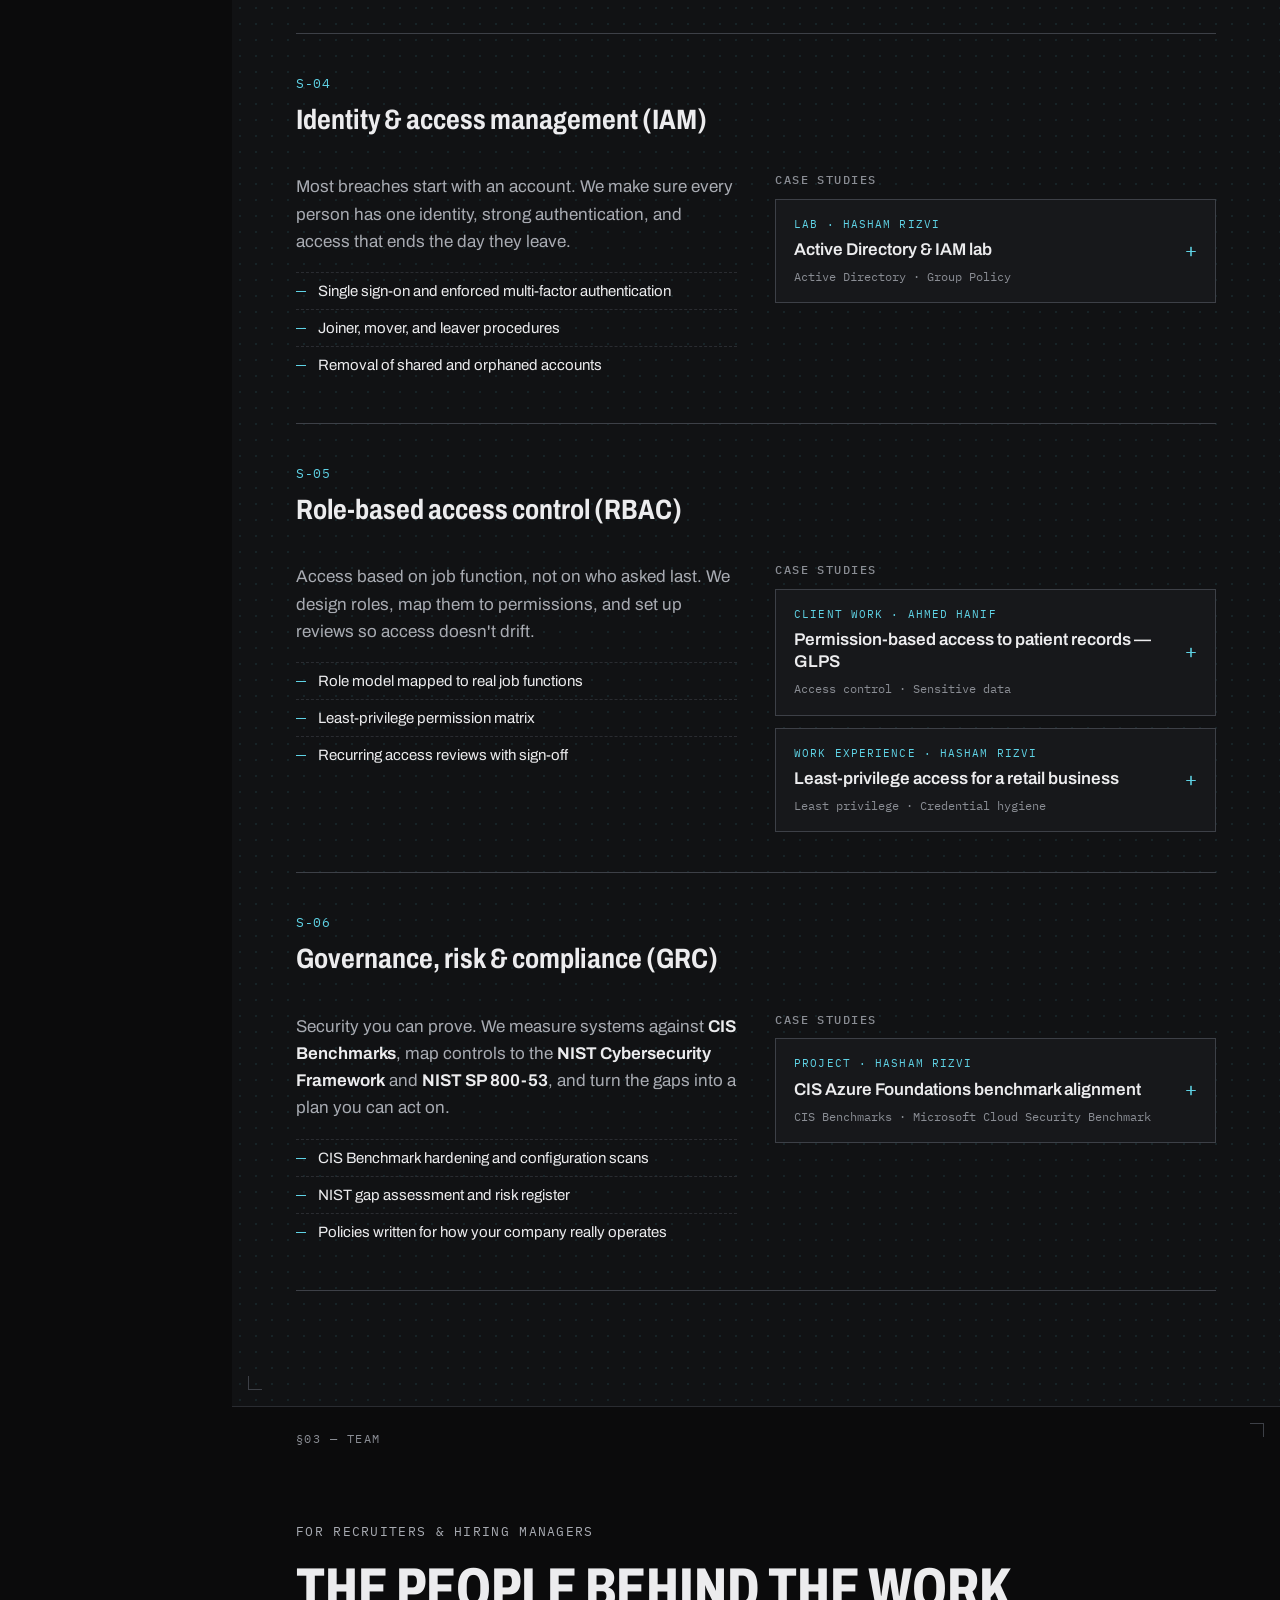
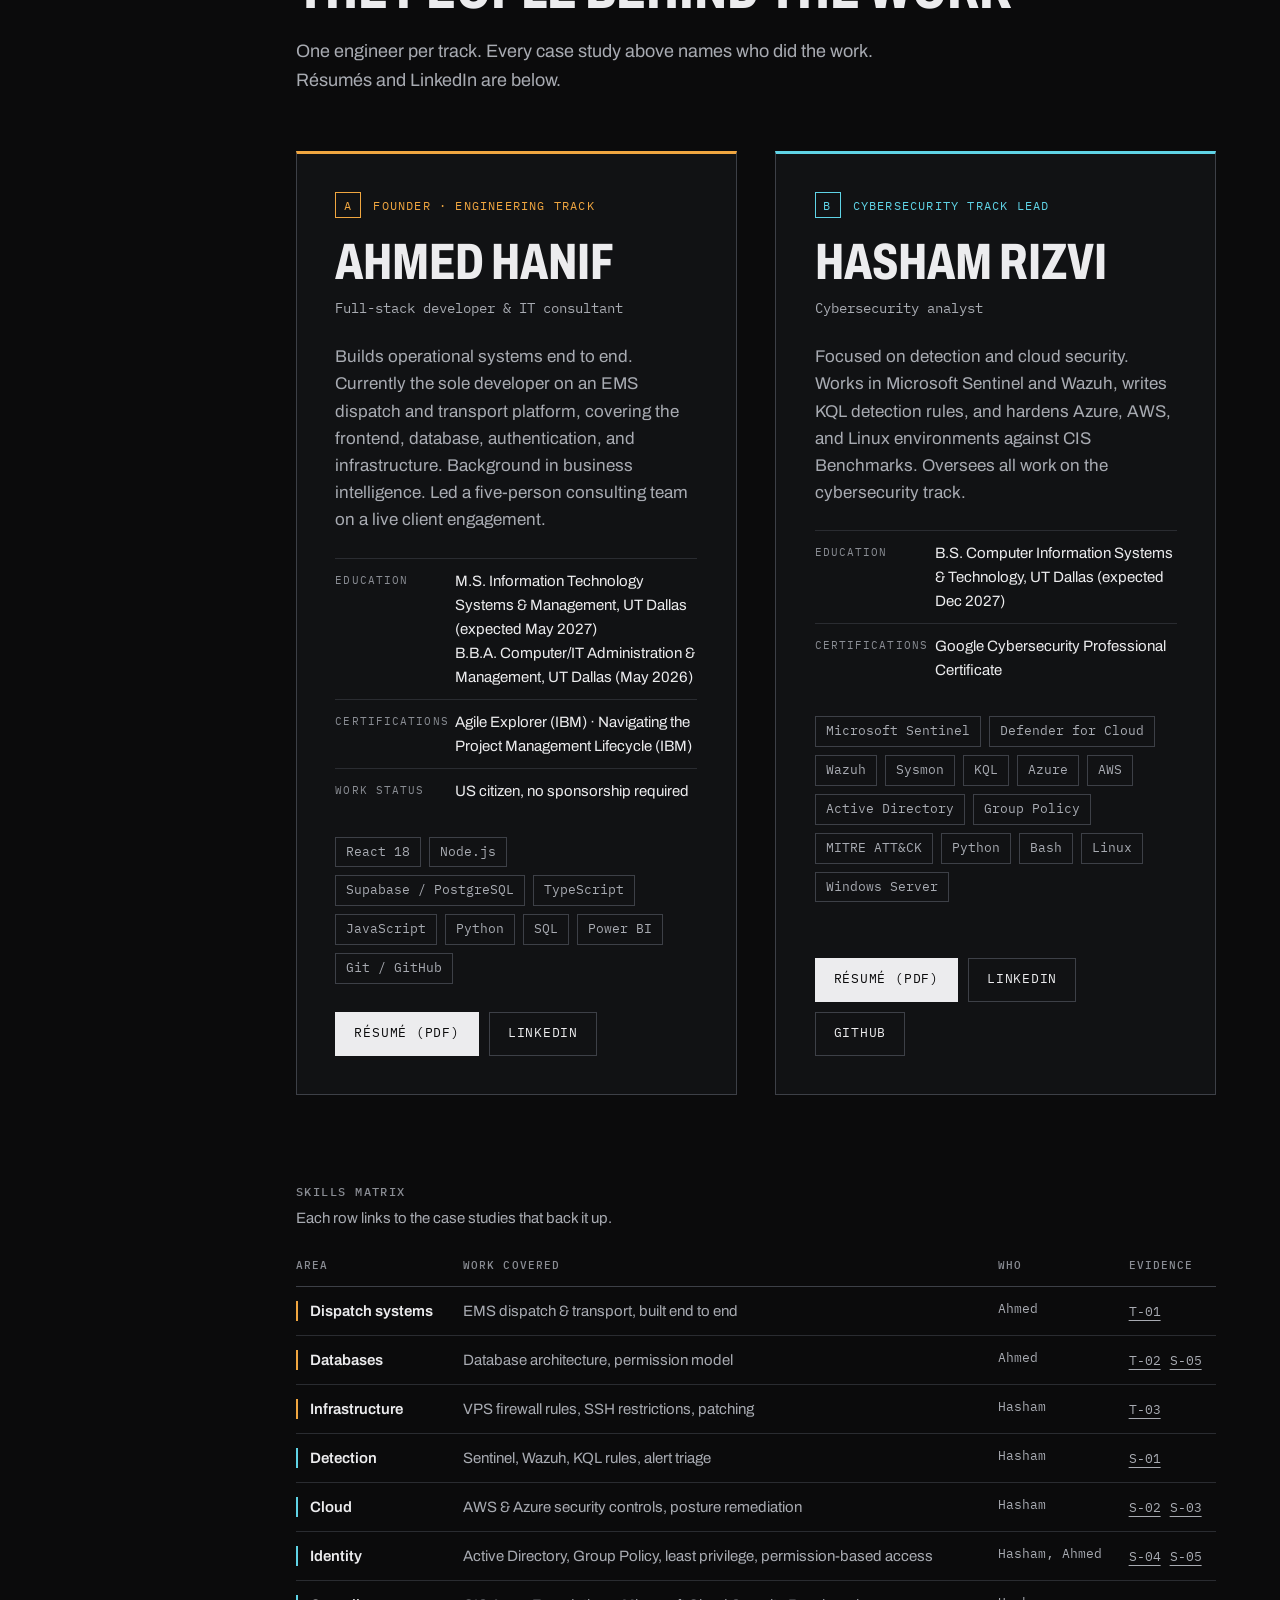
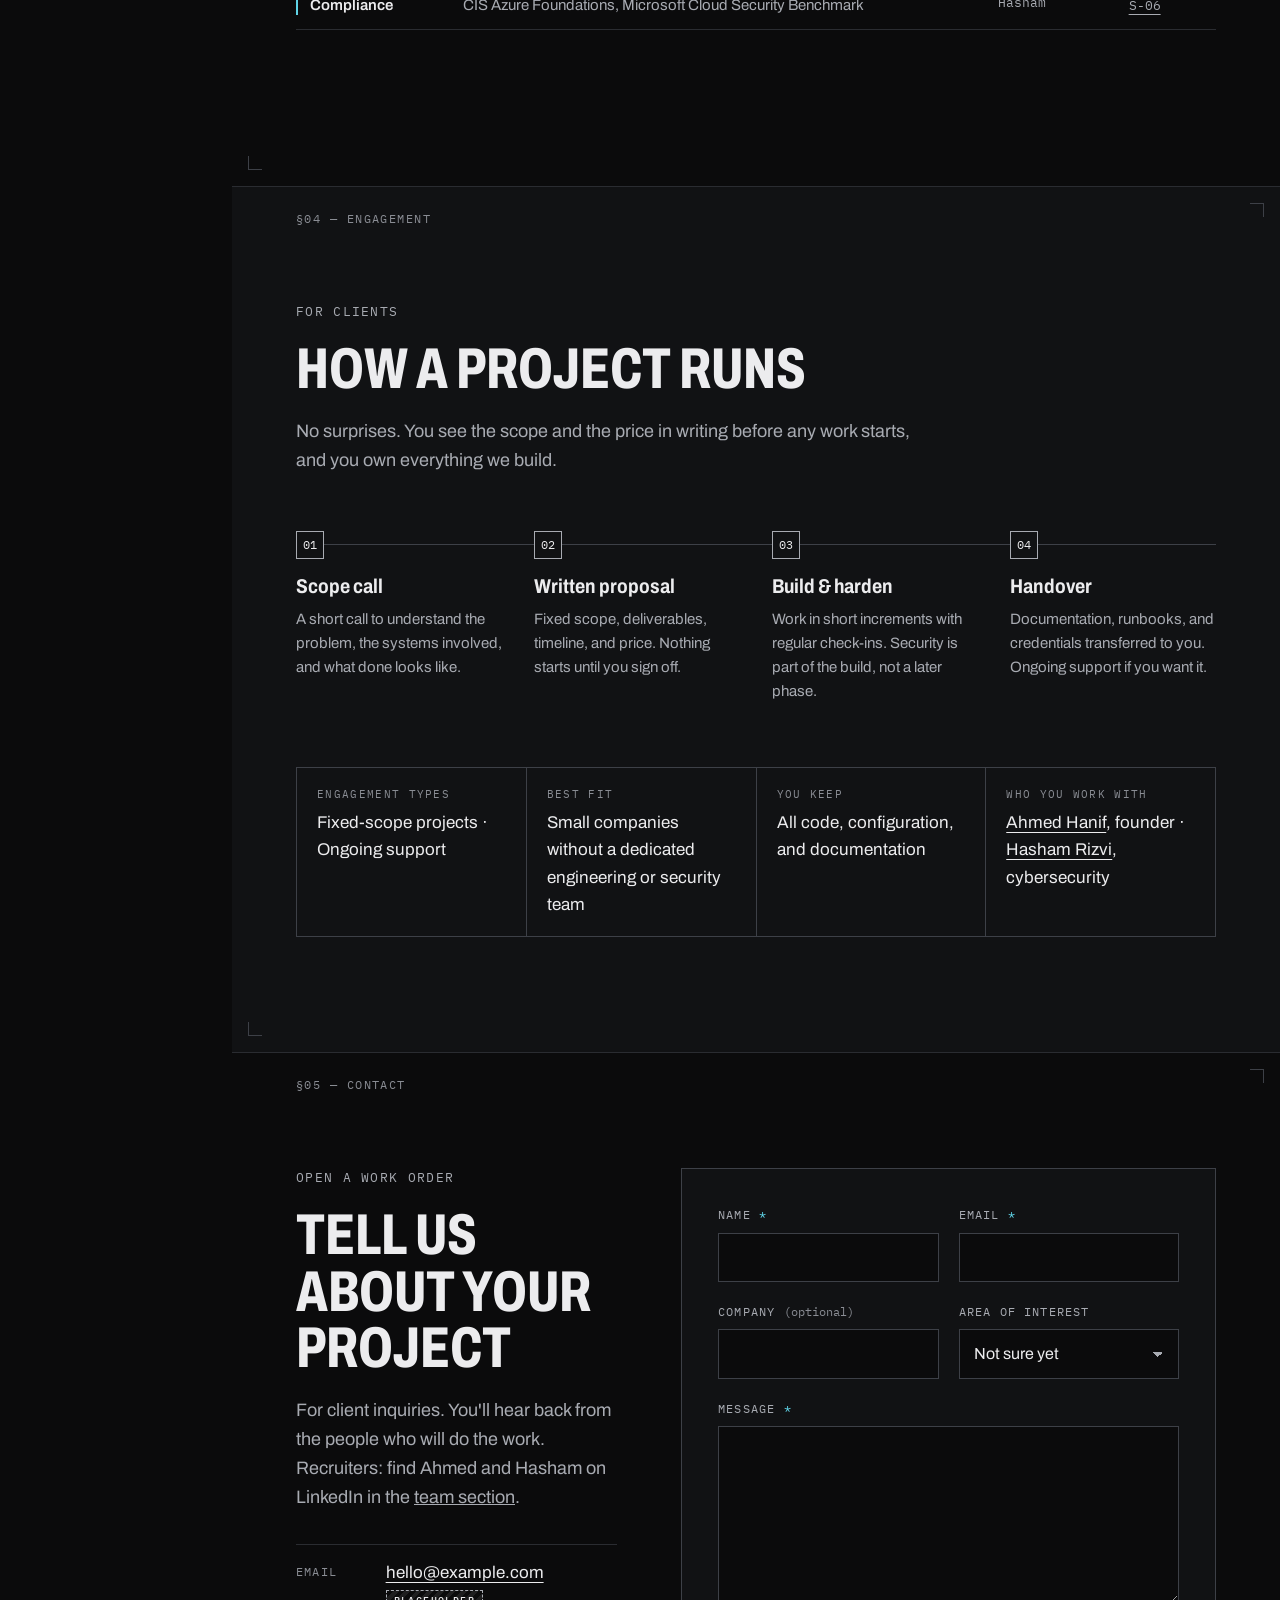
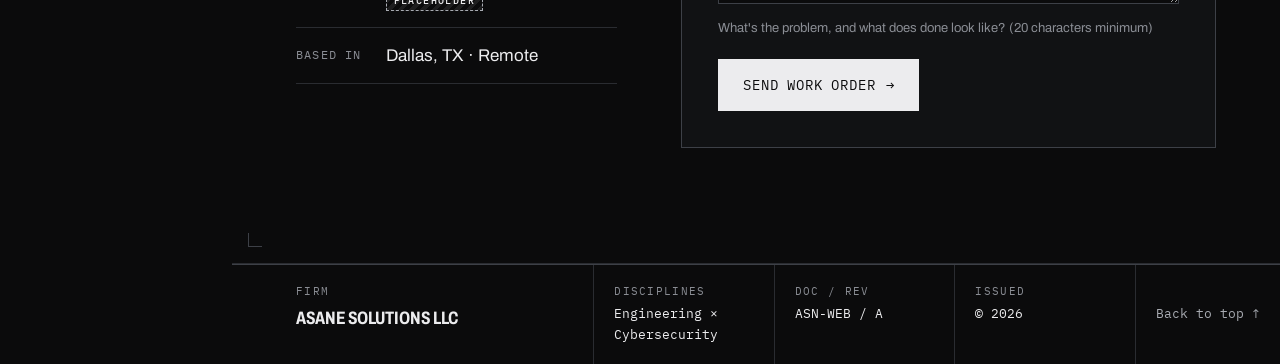
==== commit 6076607e: "Add GLPS dispatch case file page New glps.html: a case file for the computer-aided dispatch system b" ====
--- a/index.html
+++ b/index.html
@@ -200,7 +200,7 @@
           <details class="case">
             <summary>
               <span class="case__kind">Client work · Ahmed Hanif</span>
-              <span class="case__title">EMS dispatch and transport system — Great Lakes Safety Inc.</span>
+              <span class="case__title">EMS dispatch and transport system — Great Lakes Patient Services (GLPS)</span>
               <span class="case__tags">Full-stack · Authentication · Production architecture</span>
             </summary>
             <dl class="case__body">
@@ -209,6 +209,7 @@
               <dt>Result</dt><dd>Prepared for full production launch, with ongoing IT consulting and technical support as the platform expands.</dd>
             </dl>
           </details>
+          <a class="case-link" href="glps.html">Read the full case file: GLPS dispatch <span aria-hidden="true">→</span></a>
         </div>
       </article>
 
@@ -237,7 +238,7 @@
             <dl class="case__body">
               <dt>Role</dt><dd>Same engagement as T-01</dd>
               <dt>Work</dt><dd>Designed the database architecture behind the dispatch and transport system, which holds patient and operational records.</dd>
-              <dt>Result</dt><dd>A permission-based access model delivered across 22+ database updates. See S-05.</dd>
+              <dt>Result</dt><dd>48 versioned database migrations, with a permission-based access model enforced in the database. See S-05.</dd>
             </dl>
           </details>
         </div>
@@ -461,12 +462,12 @@
           <details class="case">
             <summary>
               <span class="case__kind">Client work · Ahmed Hanif</span>
-              <span class="case__title">Permission-based access to patient records — Great Lakes Safety Inc.</span>
+              <span class="case__title">Permission-based access to patient records — GLPS</span>
               <span class="case__tags">Access control · Sensitive data</span>
             </summary>
             <dl class="case__body">
               <dt>Role</dt><dd>Contract full-stack developer, Jul 2026 – present</dd>
-              <dt>Work</dt><dd>Built a permission-based system governing access to patient and operational records, delivered across 22+ database updates.</dd>
+              <dt>Work</dt><dd>Built five roles whose access is enforced by row-level security in the database, not only by hiding screens. Every read of a patient record is audited. <a href="glps.html#safeguards">Full safeguards</a>.</dd>
               <dt>Result</dt><dd>Secure, compliant access to sensitive records, built into the platform before launch.</dd>
             </dl>
           </details>
--- a/css/styles.css
+++ b/css/styles.css
@@ -486,6 +486,15 @@
 }
 .case { border: 1px solid var(--line-strong); background: var(--ink-2); }
 .case + .case { margin-top: 12px; }
+.case-link {
+  display: inline-block;
+  margin-top: 12px;
+  font-family: var(--font-mono);
+  font-size: .8125rem;
+  color: var(--accent);
+  text-underline-offset: 4px;
+}
+.case-link:hover { color: var(--text); }
 
 .case summary {
   display: grid;
@@ -632,6 +641,8 @@
 .matrix td { color: var(--text-dim); }
 .matrix td:last-child { white-space: nowrap; padding-right: 0; }
 .matrix td:nth-child(3) { white-space: nowrap; font-family: var(--font-mono); font-size: .8125rem; }
+.matrix--prose td:last-child { white-space: normal; }
+.matrix--prose tbody th { width: 1%; }
 .matrix td a {
   font-family: var(--font-mono);
   font-size: .8125rem;
@@ -798,6 +809,106 @@
 .titleblock__cell--wide .titleblock__v { font-family: var(--font-display); font-variation-settings: "wdth" 75; font-weight: 700; font-size: 1.125rem; text-transform: uppercase; }
 .titleblock__top { margin: auto 0; text-decoration: none; color: var(--text-dim); white-space: nowrap; }
 .titleblock__top:hover { color: var(--text); }
+
+/* 12b. Case file pages (glps.html) ------------------------------------------ */
+.rail__back {
+  display: inline-block;
+  margin-bottom: 24px;
+  font-family: var(--font-mono);
+  font-size: .8125rem;
+  color: var(--text-dim);
+  text-decoration: none;
+}
+.rail__back:hover { color: var(--text); }
+
+.casefile { --accent: var(--tech); padding-top: clamp(80px, 8vw, 112px); }
+.casefile__title { max-width: 18ch; }
+.casefile__lede { max-width: 44rem; }
+.casemeta {
+  display: grid;
+  grid-template-columns: repeat(auto-fit, minmax(200px, 1fr));
+  gap: 1px;
+  margin: 48px 0 0;
+  border: 1px solid var(--line-strong);
+  background: var(--line-strong);
+}
+.casemeta > div { padding: 16px 20px; background: var(--black); }
+.casemeta dt {
+  margin-bottom: 6px;
+  font-family: var(--font-mono);
+  font-size: .6875rem;
+  letter-spacing: .12em;
+  text-transform: uppercase;
+  color: var(--tech);
+}
+.casemeta dd { margin: 0; }
+.casemeta a { text-underline-offset: 4px; }
+
+.brief { --accent: var(--tech); display: grid; grid-template-columns: minmax(0, .9fr) minmax(0, 1.1fr); gap: clamp(32px, 5vw, 80px); }
+.brief .section-head { margin-bottom: 0; }
+.brief__body { color: var(--text-dim); font-size: 1.0625rem; }
+.brief__body .scope { margin: 0 0 1em; }
+.brief__body .scope li { color: var(--text-dim); font-size: 1rem; }
+
+.model-figure { margin: 0 0 clamp(40px, 5vw, 64px); }
+.model-figure__scroll { overflow-x: auto; padding-bottom: 8px; }
+.model-diagram { min-width: 720px; }
+.model-figure__hint { display: none; margin: 0 0 8px; font-family: var(--font-mono); font-size: .75rem; color: var(--grey); }
+@media (max-width: 760px) { .model-figure__hint { display: block; } }
+.diagram marker path { fill: var(--tech); stroke: none; }
+.dg-rail { stroke: var(--line-strong); stroke-width: 2; }
+.dg-status circle { fill: var(--black); stroke: var(--text-dim); stroke-width: 1.5; }
+.dg-status circle.is-stamp { fill: var(--tech); stroke: var(--tech); }
+.dg-status text { font-family: var(--font-mono); font-size: 11px; letter-spacing: .08em; fill: var(--text); }
+.dg-stamp { font-family: var(--font-mono); font-size: 10px; letter-spacing: .06em; }
+
+.stage {
+  display: grid;
+  grid-template-columns: minmax(0, .8fr) minmax(0, 2.3fr);
+  gap: clamp(20px, 3vw, 48px);
+  padding: 36px 0;
+  border-top: 1px solid var(--line-strong);
+}
+.stage:last-child { border-bottom: 1px solid var(--line-strong); }
+.stage .cap__id .code { display: block; margin-bottom: 10px; color: var(--accent); text-transform: uppercase; }
+.stage .scope li { color: var(--text-dim); }
+
+.delivery { display: grid; grid-template-columns: minmax(0, 1.2fr) minmax(0, 1fr); gap: clamp(32px, 5vw, 64px); align-items: start; }
+.steps { border-top: 1px solid var(--line-strong); }
+.steps li {
+  display: grid;
+  grid-template-columns: 36px 1fr auto;
+  gap: 12px;
+  align-items: baseline;
+  padding: 14px 0;
+  border-bottom: 1px solid var(--line);
+  color: var(--text-dim);
+}
+.steps__n { font-family: var(--font-mono); font-size: .8125rem; color: var(--grey); }
+.steps__s {
+  padding: 2px 8px;
+  border: 1px solid var(--line-strong);
+  font-family: var(--font-mono);
+  font-size: .6875rem;
+  letter-spacing: .1em;
+  text-transform: uppercase;
+  white-space: nowrap;
+  color: var(--tech);
+}
+.steps li.is-done { color: var(--text); }
+.steps li.is-done .steps__s { color: var(--black); background: var(--tech); border-color: var(--tech); }
+.figures { grid-template-columns: 1fr; }
+
+.casefile__next {
+  display: flex;
+  flex-wrap: wrap;
+  align-items: center;
+  gap: 16px 20px;
+  margin-top: clamp(48px, 6vw, 80px);
+  padding-top: 32px;
+  border-top: 1px solid var(--line-strong);
+}
+.casefile__next p { margin: 0 auto 0 0; font-size: 1.125rem; }
 
 /* 12. Motion & responsive --------------------------------------------------- */
 
@@ -898,6 +1009,7 @@
   .hero__figure { max-width: 520px; }
   .contact__grid { grid-template-columns: 1fr; }
   .team__grid { grid-template-columns: 1fr; }
+  .brief, .delivery { grid-template-columns: 1fr; }
   .person { scroll-margin-top: 76px; }
   .titleblock { grid-template-columns: 1fr 1fr; }
   .titleblock__cell--wide { grid-column: 1 / -1; }
@@ -923,6 +1035,8 @@
   .case__body { grid-template-columns: 1fr; }
   .case__body dd { border-top: 0; padding-top: 0; }
 
+  .stage { grid-template-columns: 1fr; gap: 16px; padding: 28px 0; }
+  .casefile__next .btn { width: 100%; }
   .flow { grid-template-columns: 1fr; gap: 28px; }
   .flow__step { padding: 0 0 0 48px; }
   .flow__step::before { top: 28px; bottom: -28px; left: 13px; right: auto; width: 1px; height: auto; }
